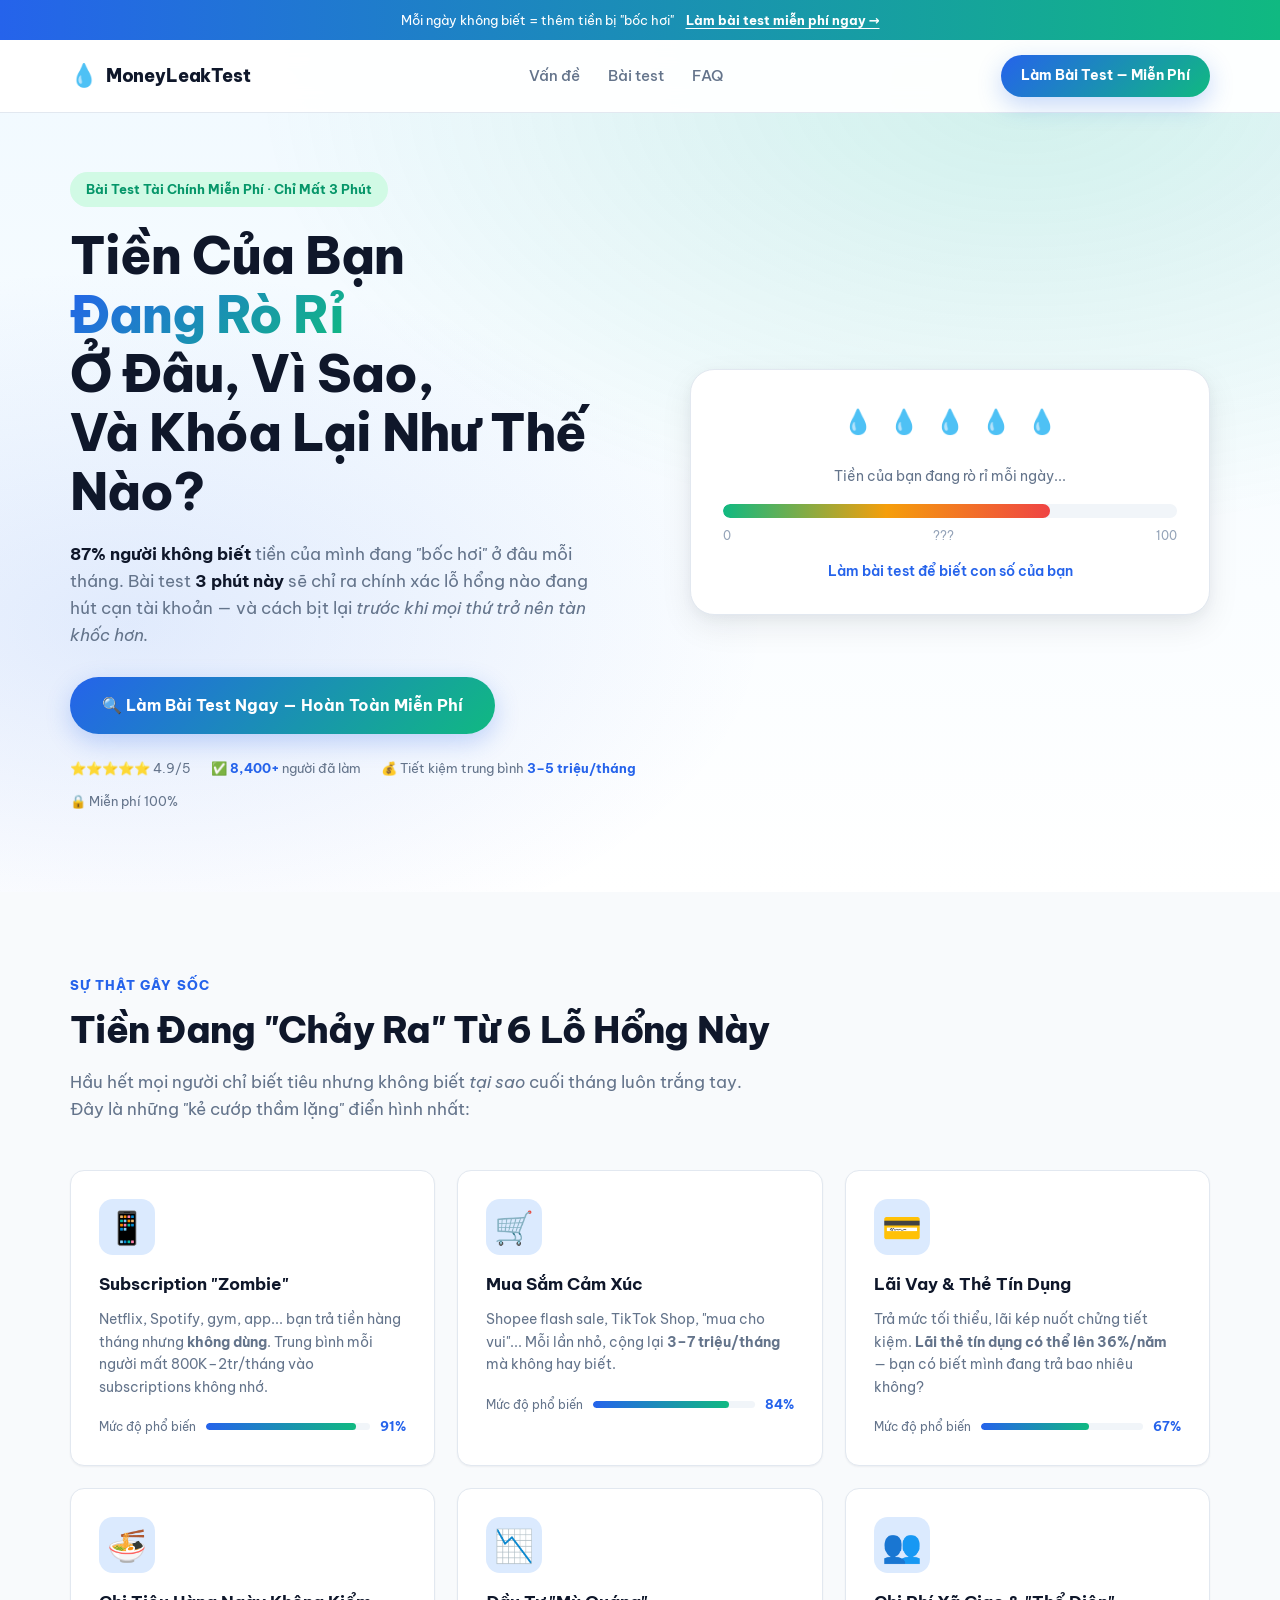
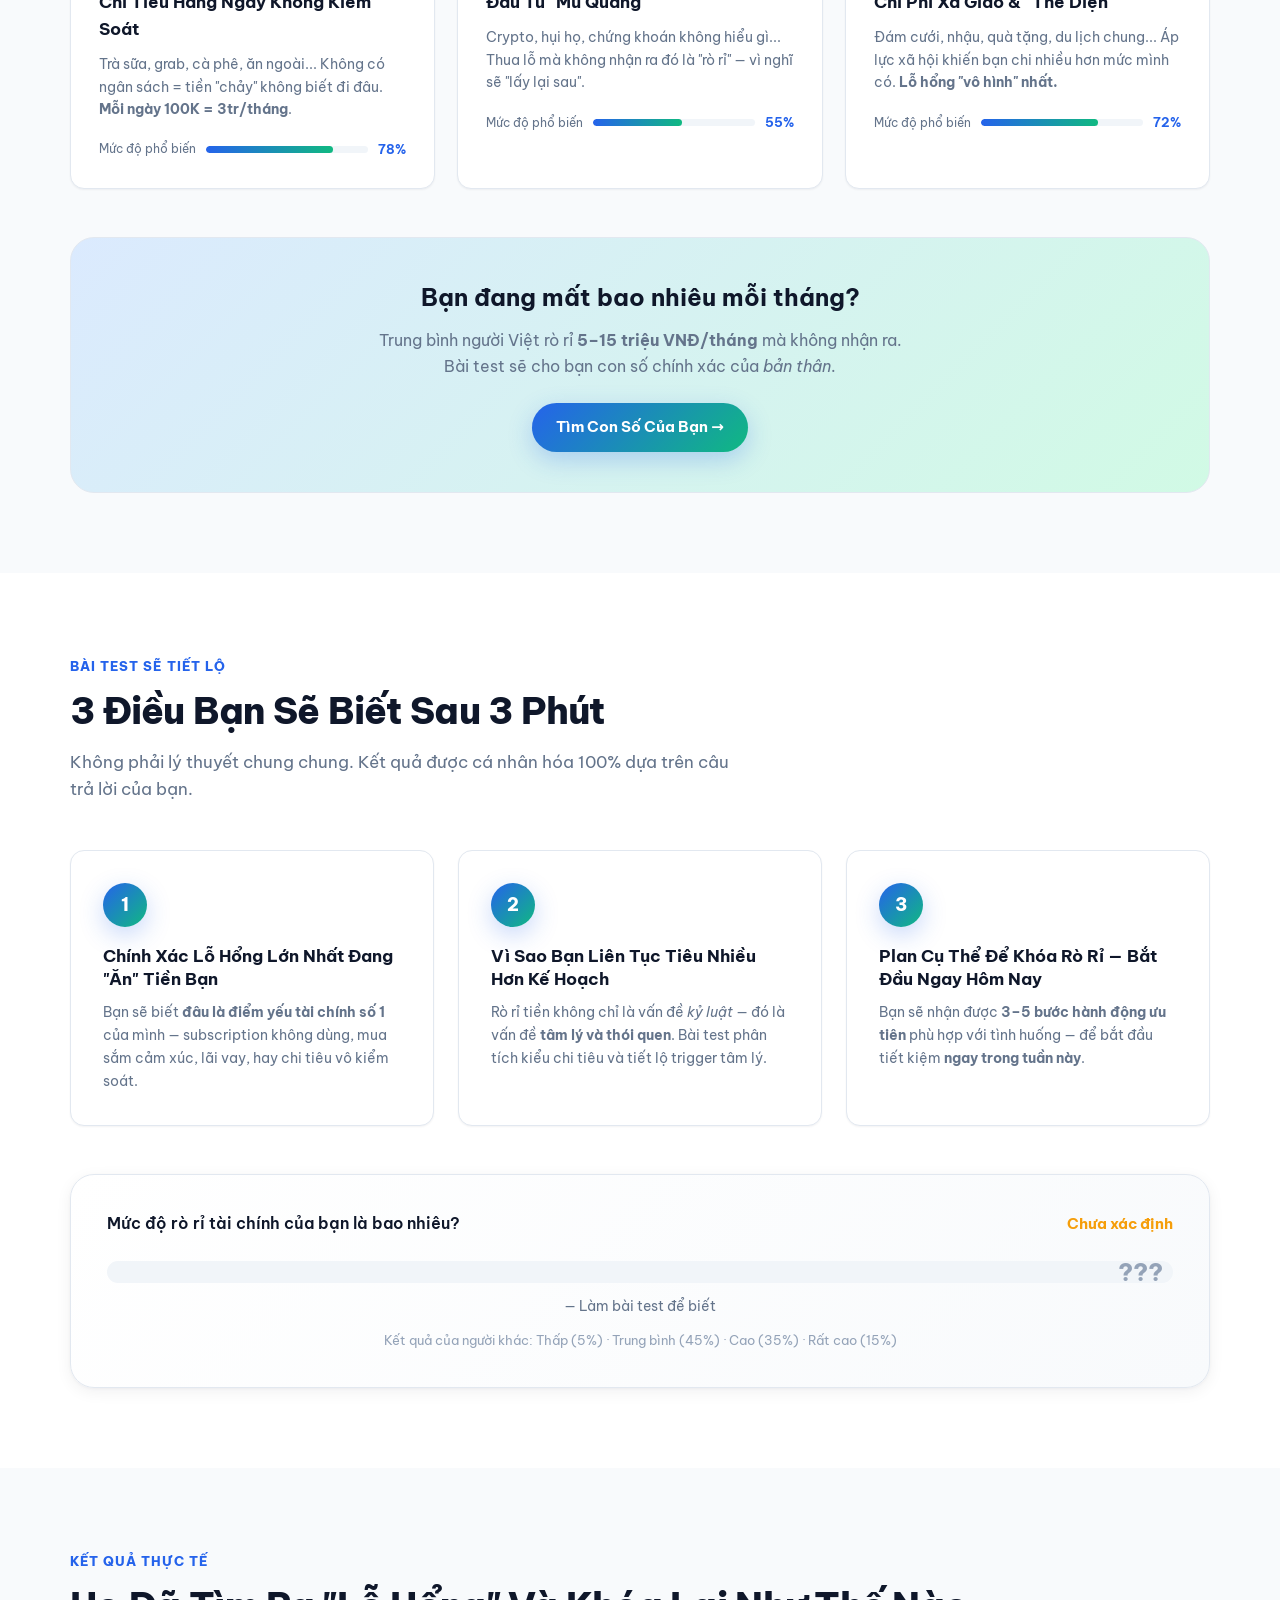
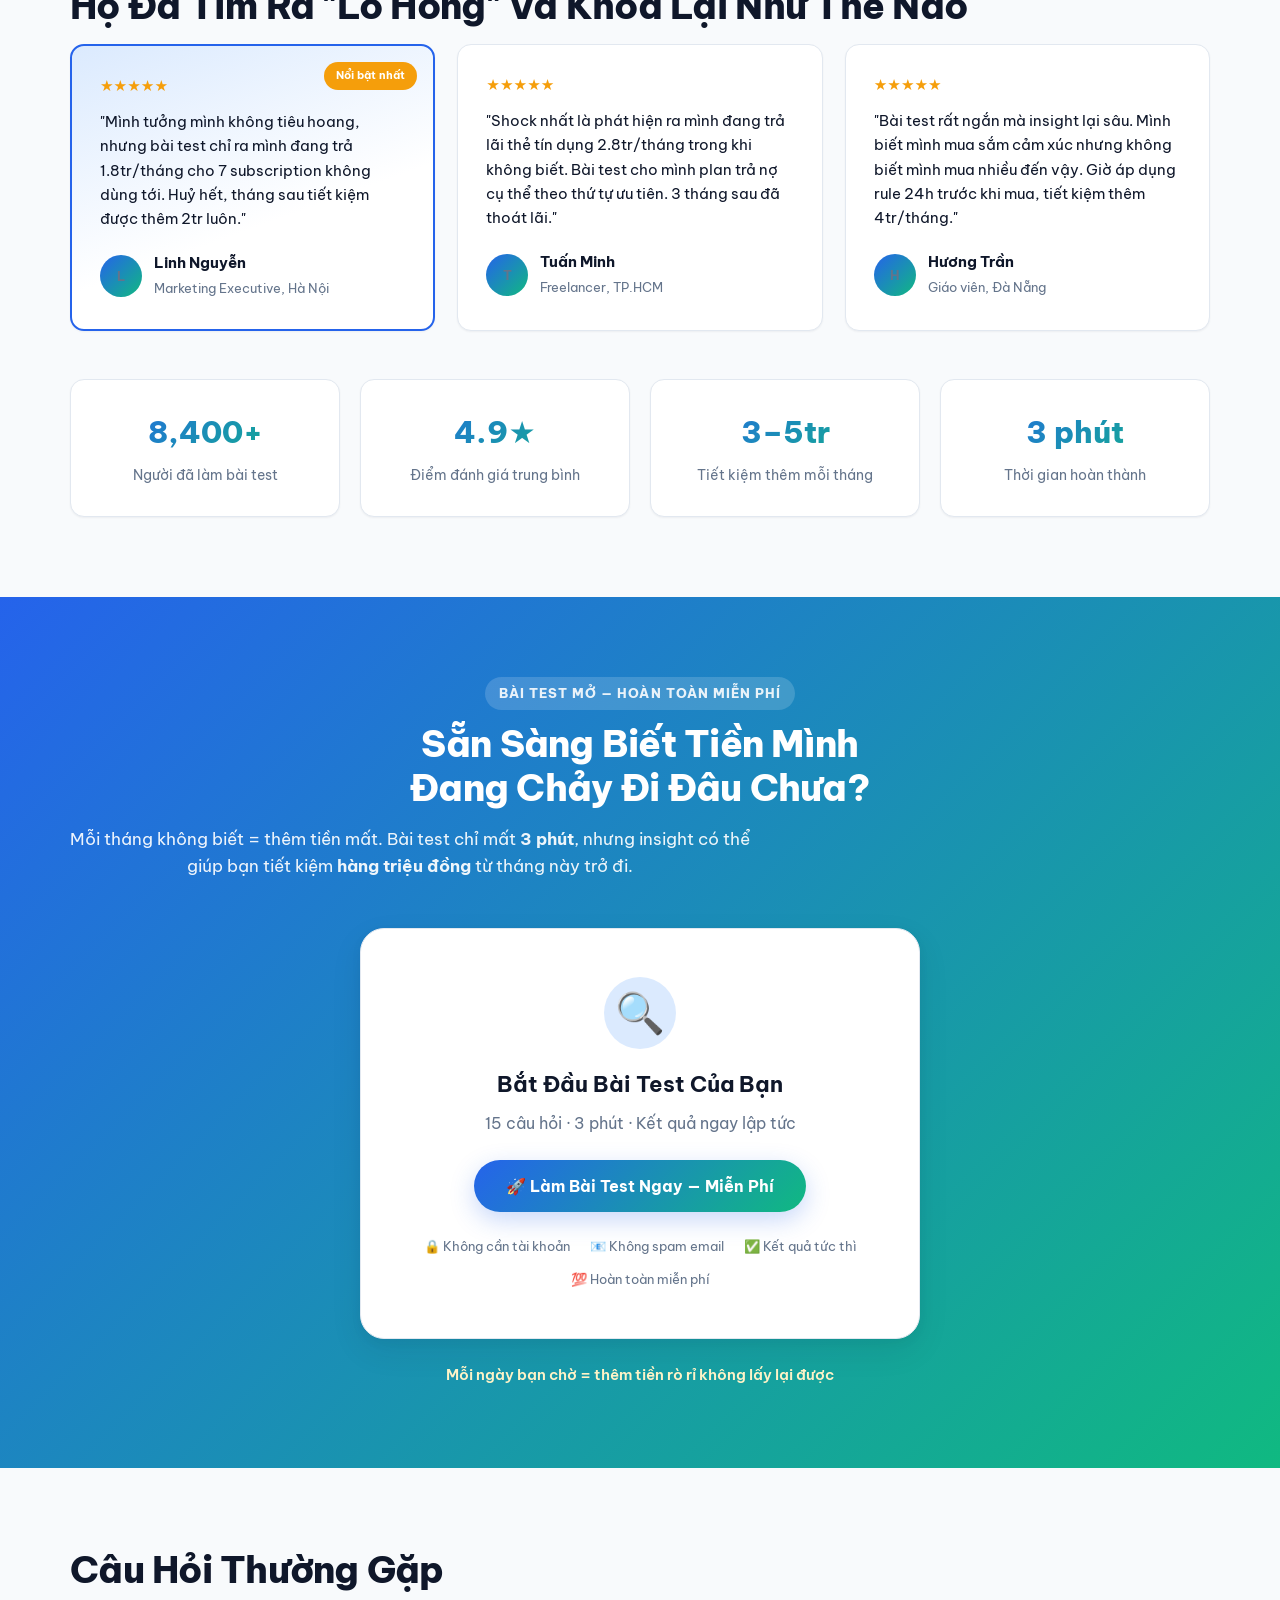
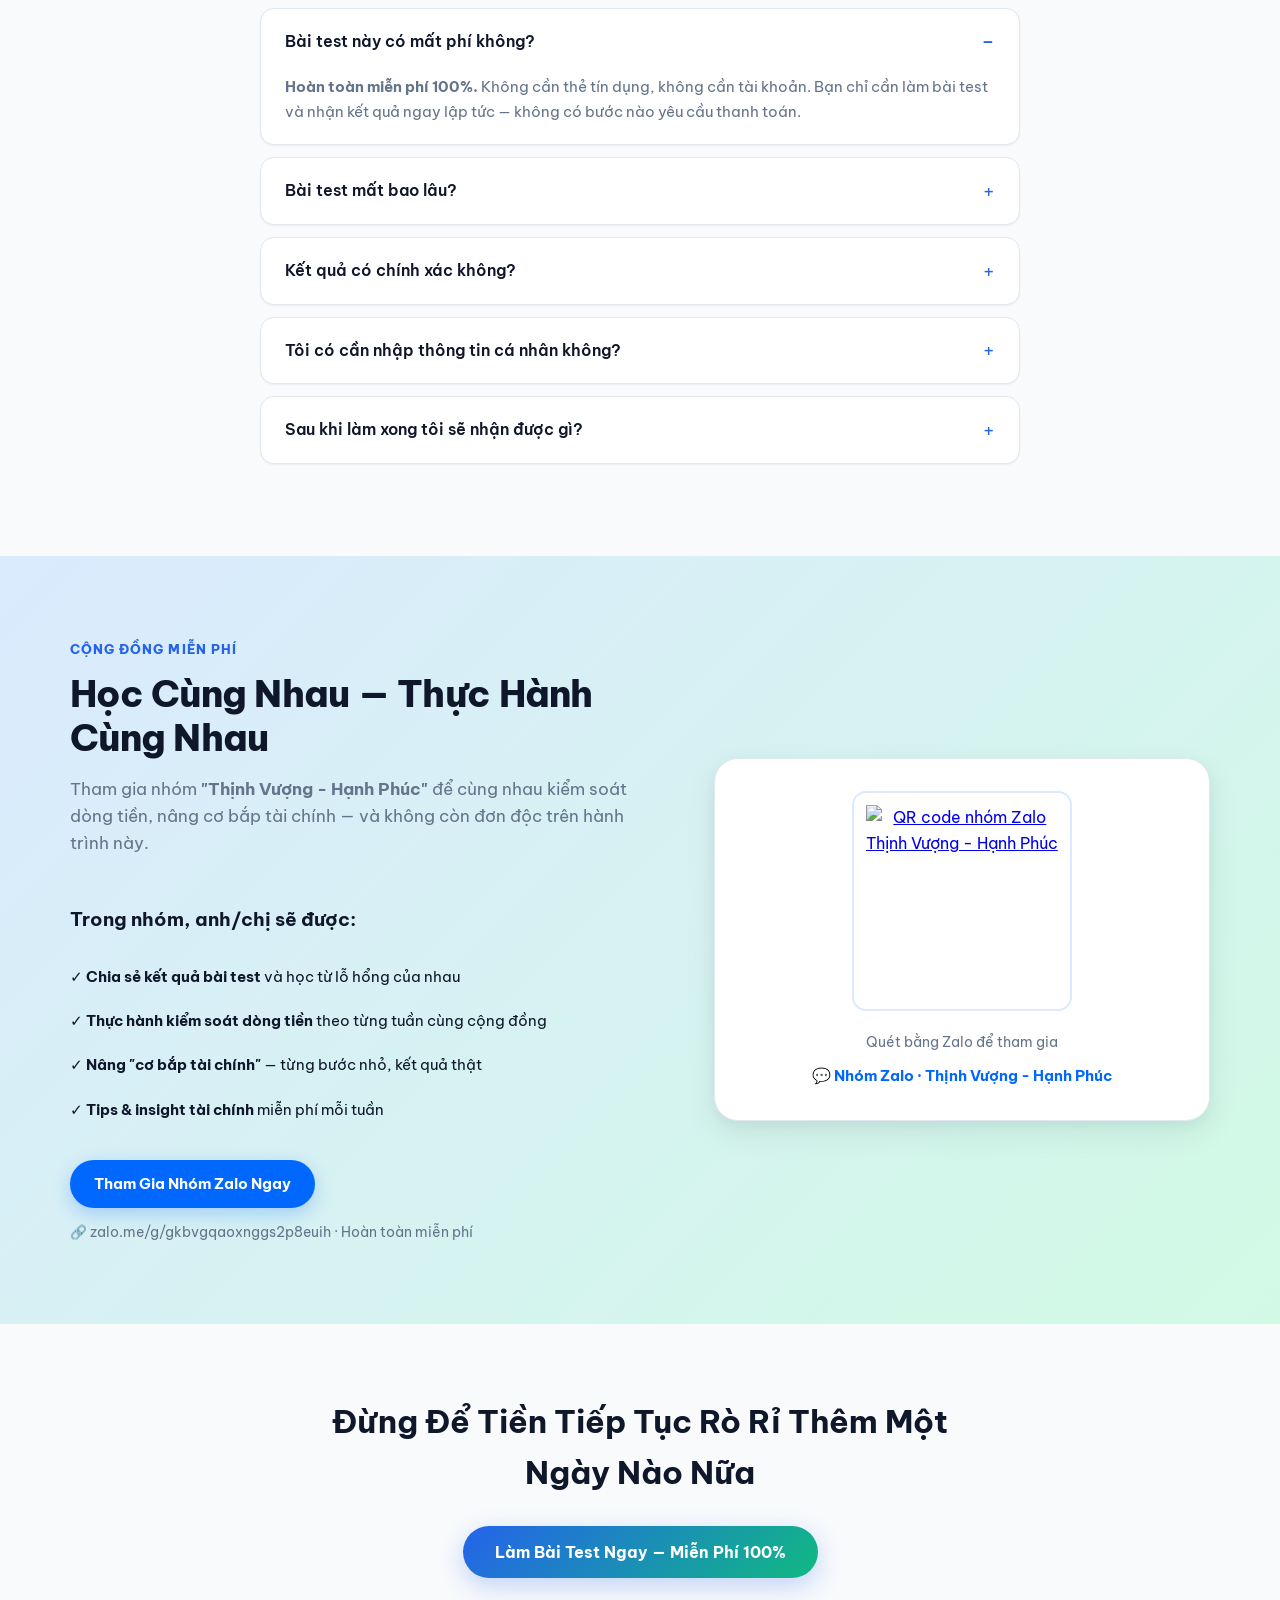
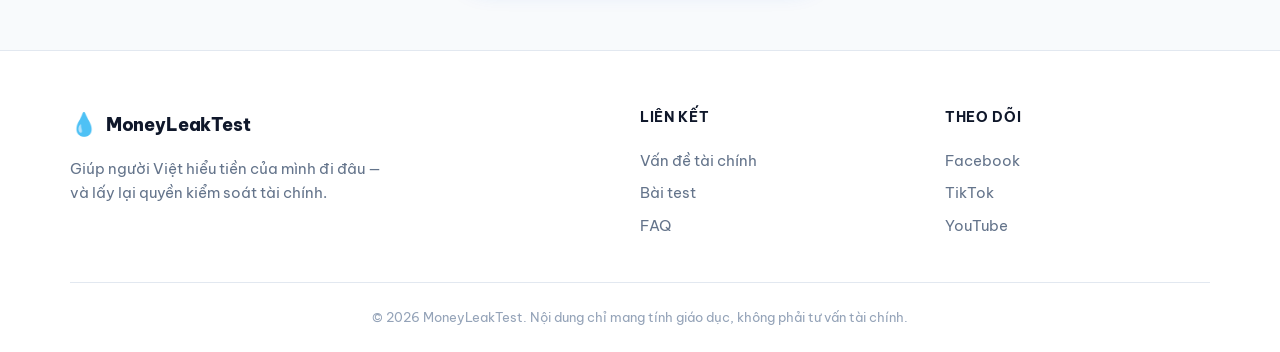
==== index.html @ b7591f50 "Add subscription & social questions for better leak classification - New Q3: free-trial cancellation" ====
<!DOCTYPE html>
<html lang="vi">
<head>
  <meta charset="UTF-8" />
  <meta name="viewport" content="width=device-width, initial-scale=1.0" />
  <title>Tiền Của Bạn Đang Rò Rỉ Ở Đâu? — Bài Test Miễn Phí 3 Phút</title>
  <meta name="description" content="Bài test tài chính miễn phí 3 phút — phát hiện lỗ hổng rò rỉ tiền và cách khóa lại ngay hôm nay." />
  <link rel="preconnect" href="https://fonts.googleapis.com" />
  <link rel="preconnect" href="https://fonts.gstatic.com" crossorigin />
  <link href="https://fonts.googleapis.com/css2?family=Be+Vietnam+Pro:wght@400;500;600;700;800&display=swap" rel="stylesheet" />
  <link rel="stylesheet" href="styles.css" />
</head>
<body>
  <div class="top-bar">
    <span>Mỗi ngày không biết = thêm tiền bị "bốc hơi"</span>
    <a href="#test" class="top-bar-link">Làm bài test miễn phí ngay →</a>
  </div>

  <header class="header" id="top">
    <div class="container header-inner">
      <a href="#top" class="logo">
        <span class="logo-icon">💧</span>
        <span>MoneyLeakTest</span>
      </a>
      <nav class="nav" aria-label="Chính">
        <a href="#problems">Vấn đề</a>
        <a href="#test">Bài test</a>
        <a href="#faq">FAQ</a>
      </nav>
      <a href="#test" class="btn btn-primary btn-sm header-cta">Làm Bài Test — Miễn Phí</a>
      <button class="menu-toggle" aria-label="Mở menu" aria-expanded="false">
        <span></span><span></span><span></span>
      </button>
    </div>
  </header>

  <main>
    <section class="hero">
      <div class="hero-bg" aria-hidden="true"></div>
      <div class="container hero-grid">
        <div class="hero-content">
          <p class="eyebrow">Bài Test Tài Chính Miễn Phí · Chỉ Mất 3 Phút</p>
          <h1>
            Tiền Của Bạn<br />
            <span class="highlight">Đang Rò Rỉ</span><br />
            Ở Đâu, Vì Sao,<br />
            Và Khóa Lại Như Thế Nào?
          </h1>
          <p class="hero-desc">
            <strong>87% người không biết</strong> tiền của mình đang "bốc hơi" ở đâu mỗi tháng.
            Bài test <strong>3 phút này</strong> sẽ chỉ ra chính xác lỗ hổng nào đang hút cạn tài khoản —
            và cách bịt lại <em>trước khi mọi thứ trở nên tàn khốc hơn.</em>
          </p>
          <a href="#test" class="btn btn-primary btn-lg hero-cta">🔍 Làm Bài Test Ngay — Hoàn Toàn Miễn Phí</a>
          <div class="trust-badges">
            <span>⭐⭐⭐⭐⭐ 4.9/5</span>
            <span>✅ <strong>8,400+</strong> người đã làm</span>
            <span>💰 Tiết kiệm trung bình <strong>3–5 triệu/tháng</strong></span>
            <span>🔒 Miễn phí 100%</span>
          </div>
        </div>
        <div class="hero-visual" aria-hidden="true">
          <div class="leak-animation">
            <div class="droplets">
              <span>💧</span><span>💧</span><span>💧</span><span>💧</span><span>💧</span>
            </div>
            <div class="leak-card">
              <p class="leak-card-label">Tiền của bạn đang rò rỉ mỗi ngày...</p>
              <div class="leak-meter-preview">
                <div class="meter-track">
                  <div class="meter-fill" style="width: 72%"></div>
                </div>
                <div class="meter-labels">
                  <span>0</span><span>???</span><span>100</span>
                </div>
              </div>
              <p class="leak-card-hint">Làm bài test để biết con số của bạn</p>
            </div>
          </div>
        </div>
      </div>
    </section>

    <section class="section leaks" id="problems">
      <div class="container">
        <p class="section-tag">Sự Thật Gây Sốc</p>
        <h2 class="section-title">Tiền Đang "Chảy Ra" Từ 6 Lỗ Hổng Này</h2>
        <p class="section-desc">
          Hầu hết mọi người chỉ biết tiêu nhưng không biết <em>tại sao</em> cuối tháng luôn trắng tay.
          Đây là những "kẻ cướp thầm lặng" điển hình nhất:
        </p>
        <div class="leak-grid" id="leak-grid"></div>
        <div class="callout-box">
          <h3>Bạn đang mất bao nhiêu mỗi tháng?</h3>
          <p>Trung bình người Việt rò rỉ <strong>5–15 triệu VNĐ/tháng</strong> mà không nhận ra.<br />
          Bài test sẽ cho bạn con số chính xác của <em>bản thân</em>.</p>
          <a href="#test" class="btn btn-primary">Tìm Con Số Của Bạn →</a>
        </div>
      </div>
    </section>

    <section class="section reveal">
      <div class="container">
        <p class="section-tag">Bài Test Sẽ Tiết Lộ</p>
        <h2 class="section-title">3 Điều Bạn Sẽ Biết Sau 3 Phút</h2>
        <p class="section-desc">
          Không phải lý thuyết chung chung. Kết quả được cá nhân hóa 100% dựa trên câu trả lời của bạn.
        </p>
        <div class="reveal-grid">
          <article class="reveal-item">
            <span class="reveal-num">1</span>
            <h3>Chính Xác Lỗ Hổng Lớn Nhất Đang "Ăn" Tiền Bạn</h3>
            <p>Bạn sẽ biết <strong>đâu là điểm yếu tài chính số 1</strong> của mình — subscription không dùng, mua sắm cảm xúc, lãi vay, hay chi tiêu vô kiểm soát.</p>
          </article>
          <article class="reveal-item">
            <span class="reveal-num">2</span>
            <h3>Vì Sao Bạn Liên Tục Tiêu Nhiều Hơn Kế Hoạch</h3>
            <p>Rò rỉ tiền không chỉ là vấn đề <em>kỷ luật</em> — đó là vấn đề <strong>tâm lý và thói quen</strong>. Bài test phân tích kiểu chi tiêu và tiết lộ trigger tâm lý.</p>
          </article>
          <article class="reveal-item">
            <span class="reveal-num">3</span>
            <h3>Plan Cụ Thể Để Khóa Rò Rỉ — Bắt Đầu Ngay Hôm Nay</h3>
            <p>Bạn sẽ nhận được <strong>3–5 bước hành động ưu tiên</strong> phù hợp với tình huống — để bắt đầu tiết kiệm <strong>ngay trong tuần này</strong>.</p>
          </article>
        </div>
        <div class="score-preview">
          <div class="score-preview-header">
            <span>Mức độ rò rỉ tài chính của bạn là bao nhiêu?</span>
            <span class="score-status" id="score-status">Chưa xác định</span>
          </div>
          <div class="score-meter-large">
            <div class="meter-track large">
              <div class="meter-fill large" id="preview-meter" style="width: 0%"></div>
            </div>
            <span class="score-unknown" id="preview-score">???</span>
          </div>
          <p class="score-hint">— Làm bài test để biết</p>
          <p class="score-distribution">Kết quả của người khác: Thấp (5%) · Trung bình (45%) · Cao (35%) · Rất cao (15%)</p>
        </div>
      </div>
    </section>

    <section class="section testimonials">
      <div class="container">
        <p class="section-tag">Kết Quả Thực Tế</p>
        <h2 class="section-title">Họ Đã Tìm Ra "Lỗ Hổng" Và Khóa Lại Như Thế Nào</h2>
        <div class="testimonial-grid" id="testimonial-grid"></div>
        <div class="stats-row">
          <div class="stat"><strong>8,400+</strong><span>Người đã làm bài test</span></div>
          <div class="stat"><strong>4.9★</strong><span>Điểm đánh giá trung bình</span></div>
          <div class="stat"><strong>3–5tr</strong><span>Tiết kiệm thêm mỗi tháng</span></div>
          <div class="stat"><strong>3 phút</strong><span>Thời gian hoàn thành</span></div>
        </div>
      </div>
    </section>

    <section class="section cta-section" id="test">
      <div class="container">
        <p class="section-tag light">Bài test mở — Hoàn toàn miễn phí</p>
        <h2 class="section-title light">Sẵn Sàng Biết Tiền Mình<br />Đang Chảy Đi Đâu Chưa?</h2>
        <p class="section-desc light">
          Mỗi tháng không biết = thêm tiền mất. Bài test chỉ mất <strong>3 phút</strong>,
          nhưng insight có thể giúp bạn tiết kiệm <strong>hàng triệu đồng</strong> từ tháng này trở đi.
        </p>
        <div class="test-card">
          <span class="test-card-icon">🔍</span>
          <h3>Bắt Đầu Bài Test Của Bạn</h3>
          <p>15 câu hỏi · 3 phút · Kết quả ngay lập tức</p>
          <button type="button" class="btn btn-primary btn-lg open-test">🚀 Làm Bài Test Ngay — Miễn Phí</button>
          <div class="test-features">
            <span>🔒 Không cần tài khoản</span>
            <span>📧 Không spam email</span>
            <span>✅ Kết quả tức thì</span>
            <span>💯 Hoàn toàn miễn phí</span>
          </div>
        </div>
        <p class="urgency">Mỗi ngày bạn chờ = thêm tiền rò rỉ không lấy lại được</p>
      </div>
    </section>

    <section class="section faq" id="faq">
      <div class="container">
        <h2 class="section-title">Câu Hỏi Thường Gặp</h2>
        <div class="faq-list" id="faq-list"></div>
      </div>
    </section>

    <section class="section community">
      <div class="container community-grid">
        <div class="community-text">
          <p class="section-tag">Cộng Đồng Miễn Phí</p>
          <h2 class="section-title">Học Cùng Nhau — Thực Hành Cùng Nhau</h2>
          <p class="section-desc">
            Tham gia nhóm <strong>"Thịnh Vượng - Hạnh Phúc"</strong> để cùng nhau kiểm soát dòng tiền,
            nâng cơ bắp tài chính — và không còn đơn độc trên hành trình này.
          </p>
          <h3>Trong nhóm, anh/chị sẽ được:</h3>
          <ul class="community-benefits">
            <li>✓ <strong>Chia sẻ kết quả bài test</strong> và học từ lỗ hổng của nhau</li>
            <li>✓ <strong>Thực hành kiểm soát dòng tiền</strong> theo từng tuần cùng cộng đồng</li>
            <li>✓ <strong>Nâng "cơ bắp tài chính"</strong> — từng bước nhỏ, kết quả thật</li>
            <li>✓ <strong>Tips &amp; insight tài chính</strong> miễn phí mỗi tuần</li>
          </ul>
          <a href="https://zalo.me/g/gkbvgqaoxnggs2p8euih" target="_blank" rel="noopener noreferrer" class="btn btn-zalo">Tham Gia Nhóm Zalo Ngay</a>
          <p class="zalo-link">🔗 zalo.me/g/gkbvgqaoxnggs2p8euih · Hoàn toàn miễn phí</p>
        </div>
        <div class="community-qr">
          <div class="qr-card">
            <a href="https://zalo.me/g/gkbvgqaoxnggs2p8euih" target="_blank" rel="noopener noreferrer" class="qr-image-wrap" aria-label="Mở nhóm Zalo Thịnh Vượng - Hạnh Phúc">
              <img
                src="https://api.qrserver.com/v1/create-qr-code/?size=400x400&margin=8&color=2563EB&bgcolor=FFFFFF&qzone=1&data=https%3A%2F%2Fzalo.me%2Fg%2Fgkbvgqaoxnggs2p8euih"
                alt="QR code nhóm Zalo Thịnh Vượng - Hạnh Phúc"
                loading="lazy"
              />
            </a>
            <p class="qr-hint">Quét bằng Zalo để tham gia</p>
            <p class="qr-group">💬 Nhóm Zalo · Thịnh Vượng - Hạnh Phúc</p>
          </div>
        </div>
      </div>
    </section>

    <section class="final-cta">
      <div class="container">
        <h2>Đừng Để Tiền Tiếp Tục Rò Rỉ Thêm Một Ngày Nào Nữa</h2>
        <button type="button" class="btn btn-primary btn-lg open-test">Làm Bài Test Ngay — Miễn Phí 100%</button>
      </div>
    </section>
  </main>

  <footer class="footer">
    <div class="container footer-grid">
      <div class="footer-brand">
        <a href="#top" class="logo"><span class="logo-icon">💧</span><span>MoneyLeakTest</span></a>
        <p>Giúp người Việt hiểu tiền của mình đi đâu — và lấy lại quyền kiểm soát tài chính.</p>
      </div>
      <div class="footer-links">
        <h4>Liên kết</h4>
        <ul>
          <li><a href="#problems">Vấn đề tài chính</a></li>
          <li><a href="#test">Bài test</a></li>
          <li><a href="#faq">FAQ</a></li>
        </ul>
      </div>
      <div class="footer-links">
        <h4>Theo dõi</h4>
        <ul>
          <li><a href="#">Facebook</a></li>
          <li><a href="#">TikTok</a></li>
          <li><a href="#">YouTube</a></li>
        </ul>
      </div>
    </div>
    <div class="container footer-bottom">
      <p>© 2026 MoneyLeakTest. Nội dung chỉ mang tính giáo dục, không phải tư vấn tài chính.</p>
    </div>
  </footer>

  <div class="modal-overlay" id="test-modal" aria-hidden="true" role="dialog" aria-labelledby="modal-title">
    <div class="modal">
      <div class="modal-header">
        <h2 id="modal-title">Bài Test Rò Rỉ Tài Chính</h2>
        <button type="button" class="modal-close" id="close-test" aria-label="Đóng">×</button>
      </div>
      <div id="quiz-view">
        <div class="quiz-progress">
          <div class="quiz-progress-bar" id="progress-bar"></div>
          <span id="progress-text">Câu 1 / 12</span>
        </div>
        <p class="quiz-question" id="quiz-question"></p>
        <div class="quiz-options" id="quiz-options"></div>
      </div>
      <div id="results-view" hidden>
        <div class="result-score">
          <span class="result-label">Điểm rò rỉ tài chính</span>
          <span class="result-number" id="result-score">0</span>
          <span class="result-level" id="result-level"></span>
        </div>
        <div class="result-meter">
          <div class="meter-track"><div class="meter-fill" id="result-meter-fill"></div></div>
        </div>
        <div class="result-leaks">
          <h3>Top lỗ hổng của bạn</h3>
          <ul id="result-leaks"></ul>
        </div>
        <div class="result-plan">
          <h3>Plan hành động 3 bước</h3>
          <ol id="result-plan"></ol>
        </div>
        <a href="https://zalo.me/g/gkbvgqaoxnggs2p8euih" target="_blank" rel="noopener noreferrer" class="btn btn-zalo btn-block">Chia sẻ kết quả trong nhóm Zalo</a>
        <button type="button" class="btn btn-ghost btn-block" id="retake-test">Làm lại bài test</button>
      </div>
    </div>
  </div>

  <script src="app.js"></script>
</body>
</html>
---- styles.css ----
:root {
  --bg: #ffffff;
  --bg-soft: #f8fafc;
  --bg-card: #ffffff;
  --bg-elevated: #f1f5f9;
  --primary: #2563eb;
  --primary-dark: #1d4ed8;
  --primary-light: #dbeafe;
  --accent: #10b981;
  --accent-dark: #059669;
  --accent-light: #d1fae5;
  --warm: #f59e0b;
  --warm-light: #fef3c7;
  --danger: #ef4444;
  --danger-light: #fee2e2;
  --text: #0f172a;
  --text-muted: #64748b;
  --text-soft: #94a3b8;
  --border: #e2e8f0;
  --border-strong: #cbd5e1;
  --radius: 14px;
  --radius-lg: 24px;
  --shadow-sm: 0 1px 2px rgba(15, 23, 42, 0.05);
  --shadow: 0 4px 16px rgba(15, 23, 42, 0.06), 0 1px 3px rgba(15, 23, 42, 0.04);
  --shadow-lg: 0 12px 32px rgba(15, 23, 42, 0.08), 0 4px 12px rgba(15, 23, 42, 0.04);
  --shadow-primary: 0 8px 24px rgba(37, 99, 235, 0.25);
  --shadow-accent: 0 8px 24px rgba(16, 185, 129, 0.22);
  --font: "Be Vietnam Pro", system-ui, sans-serif;
  --header-h: 72px;
  --topbar-h: 40px;
}

*, *::before, *::after { box-sizing: border-box; margin: 0; padding: 0; }

html { scroll-behavior: smooth; }

body {
  font-family: var(--font);
  background: var(--bg);
  color: var(--text);
  line-height: 1.6;
  overflow-x: hidden;
}

.container {
  width: min(1140px, 92vw);
  margin: 0 auto;
}

/* Top bar */
.top-bar {
  position: fixed;
  top: 0;
  left: 0;
  right: 0;
  z-index: 200;
  height: var(--topbar-h);
  background: linear-gradient(90deg, var(--primary), var(--accent));
  color: #ffffff;
  display: flex;
  align-items: center;
  justify-content: center;
  gap: 12px;
  font-size: 0.82rem;
  padding: 0 16px;
}

.top-bar-link {
  color: #ffffff;
  font-weight: 700;
  text-decoration: underline;
  text-underline-offset: 3px;
  white-space: nowrap;
}

/* Header */
.header {
  position: fixed;
  top: var(--topbar-h);
  left: 0;
  right: 0;
  z-index: 100;
  background: rgba(255, 255, 255, 0.94);
  backdrop-filter: blur(12px);
  border-bottom: 1px solid var(--border);
}

.header-inner {
  display: flex;
  align-items: center;
  justify-content: space-between;
  height: var(--header-h);
  gap: 24px;
}

.logo {
  display: flex;
  align-items: center;
  gap: 8px;
  text-decoration: none;
  color: var(--text);
  font-weight: 800;
  font-size: 1.1rem;
  letter-spacing: -0.01em;
}

.logo-icon { font-size: 1.4rem; }

.nav { display: flex; gap: 28px; }

.nav a {
  color: var(--text-muted);
  text-decoration: none;
  font-size: 0.92rem;
  font-weight: 500;
  transition: color 0.2s;
}

.nav a:hover { color: var(--primary); }

.menu-toggle {
  display: none;
  flex-direction: column;
  gap: 5px;
  background: none;
  border: none;
  cursor: pointer;
  padding: 4px;
}

.menu-toggle span {
  display: block;
  width: 24px;
  height: 2px;
  background: var(--text);
  border-radius: 2px;
}

/* Buttons */
.btn {
  display: inline-flex;
  align-items: center;
  justify-content: center;
  gap: 8px;
  padding: 12px 24px;
  border-radius: 50px;
  font-family: var(--font);
  font-weight: 700;
  font-size: 0.95rem;
  text-decoration: none;
  border: none;
  cursor: pointer;
  transition: transform 0.2s, box-shadow 0.2s, background 0.2s;
  white-space: nowrap;
}

.btn:hover { transform: translateY(-2px); }

.btn-primary {
  background: linear-gradient(135deg, var(--primary), var(--accent));
  color: #ffffff;
  box-shadow: var(--shadow-primary);
}

.btn-primary:hover {
  box-shadow: 0 12px 32px rgba(37, 99, 235, 0.35);
}

.btn-sm { padding: 10px 20px; font-size: 0.85rem; }
.btn-lg { padding: 16px 32px; font-size: 1rem; }
.btn-block { width: 100%; }

.btn-zalo {
  background: #0068ff;
  color: #ffffff;
  box-shadow: 0 6px 18px rgba(0, 104, 255, 0.25);
}

.btn-zalo:hover { box-shadow: 0 10px 26px rgba(0, 104, 255, 0.35); }

.btn-ghost {
  background: transparent;
  color: var(--text-muted);
  border: 1px solid var(--border);
  margin-top: 12px;
}

.btn-ghost:hover { color: var(--text); border-color: var(--text-muted); }

/* Hero */
.hero {
  position: relative;
  padding: calc(var(--topbar-h) + var(--header-h) + 60px) 0 80px;
  overflow: hidden;
  background: linear-gradient(180deg, #f0f9ff 0%, #ffffff 100%);
}

.hero-bg {
  position: absolute;
  inset: 0;
  background:
    radial-gradient(ellipse 60% 50% at 80% 10%, rgba(16, 185, 129, 0.15), transparent),
    radial-gradient(ellipse 50% 40% at 10% 70%, rgba(37, 99, 235, 0.12), transparent);
  pointer-events: none;
}

.hero-grid {
  display: grid;
  grid-template-columns: 1.1fr 1fr;
  gap: 48px;
  align-items: center;
  position: relative;
}

.eyebrow {
  display: inline-block;
  background: var(--accent-light);
  color: var(--accent-dark);
  padding: 7px 16px;
  border-radius: 50px;
  font-size: 0.82rem;
  font-weight: 700;
  margin-bottom: 20px;
}

.hero h1 {
  font-size: clamp(2rem, 4.5vw, 3.2rem);
  font-weight: 800;
  line-height: 1.15;
  margin-bottom: 20px;
  letter-spacing: -0.02em;
  color: var(--text);
}

.highlight {
  background: linear-gradient(135deg, var(--primary), var(--accent));
  -webkit-background-clip: text;
  -webkit-text-fill-color: transparent;
  background-clip: text;
}

.hero-desc {
  color: var(--text-muted);
  font-size: 1.05rem;
  margin-bottom: 28px;
  max-width: 520px;
}

.hero-desc strong { color: var(--text); }

.hero-cta { margin-bottom: 24px; }

.trust-badges {
  display: flex;
  flex-wrap: wrap;
  gap: 12px 20px;
  font-size: 0.82rem;
  color: var(--text-muted);
}

.trust-badges strong { color: var(--primary); }

/* Hero visual */
.leak-animation {
  background: #ffffff;
  border-radius: var(--radius-lg);
  padding: 32px;
  box-shadow: var(--shadow-lg);
  border: 1px solid var(--border);
}

.droplets {
  display: flex;
  justify-content: center;
  gap: 16px;
  margin-bottom: 16px;
  font-size: 1.5rem;
}

.droplets span { animation: drip 2s ease-in-out infinite; }
.droplets span:nth-child(2) { animation-delay: 0.3s; }
.droplets span:nth-child(3) { animation-delay: 0.6s; }
.droplets span:nth-child(4) { animation-delay: 0.9s; }
.droplets span:nth-child(5) { animation-delay: 1.2s; }

@keyframes drip {
  0%, 100% { transform: translateY(0); opacity: 0.55; }
  50% { transform: translateY(8px); opacity: 1; }
}

.leak-card {
  padding: 8px 0 0;
}

.leak-card-label {
  font-size: 0.9rem;
  color: var(--text-muted);
  margin-bottom: 16px;
  text-align: center;
}

.leak-meter-preview .meter-track {
  height: 14px;
  background: var(--bg-elevated);
  border-radius: 50px;
  overflow: hidden;
  margin-bottom: 8px;
}

.meter-fill {
  height: 100%;
  background: linear-gradient(90deg, var(--accent), var(--warm), var(--danger));
  border-radius: 50px;
  transition: width 1s ease;
}

.meter-labels {
  display: flex;
  justify-content: space-between;
  font-size: 0.78rem;
  color: var(--text-soft);
}

.leak-card-hint {
  margin-top: 14px;
  font-size: 0.88rem;
  color: var(--primary);
  text-align: center;
  font-weight: 600;
}

/* Sections */
.section { padding: 80px 0; }

.section-tag {
  display: inline-block;
  color: var(--primary);
  font-size: 0.82rem;
  font-weight: 800;
  text-transform: uppercase;
  letter-spacing: 0.08em;
  margin-bottom: 12px;
}

.section-tag.light { color: #ffffff; opacity: 0.9; }

.section-title {
  font-size: clamp(1.7rem, 3vw, 2.3rem);
  font-weight: 800;
  margin-bottom: 16px;
  line-height: 1.2;
  letter-spacing: -0.02em;
}

.section-title.light { color: #ffffff; }

.section-desc {
  color: var(--text-muted);
  font-size: 1.05rem;
  max-width: 680px;
  margin-bottom: 48px;
}

.section-desc.light { color: rgba(255, 255, 255, 0.92); }

/* Leak grid */
.leaks { background: var(--bg-soft); }

.leak-grid {
  display: grid;
  grid-template-columns: repeat(3, 1fr);
  gap: 22px;
  margin-bottom: 48px;
}

.leak-card-item {
  background: #ffffff;
  border: 1px solid var(--border);
  border-radius: var(--radius);
  padding: 28px;
  transition: border-color 0.2s, transform 0.2s, box-shadow 0.2s;
  box-shadow: var(--shadow-sm);
}

.leak-card-item:hover {
  border-color: var(--primary);
  transform: translateY(-4px);
  box-shadow: var(--shadow-lg);
}

.leak-icon {
  font-size: 2rem;
  display: inline-flex;
  align-items: center;
  justify-content: center;
  width: 56px;
  height: 56px;
  background: var(--primary-light);
  border-radius: 14px;
  margin-bottom: 16px;
}

.leak-card-item h3 {
  font-size: 1.05rem;
  font-weight: 700;
  margin-bottom: 10px;
  color: var(--text);
}

.leak-card-item p {
  font-size: 0.88rem;
  color: var(--text-muted);
  margin-bottom: 18px;
  line-height: 1.6;
}

.popularity {
  display: grid;
  grid-template-columns: auto 1fr auto;
  align-items: center;
  gap: 10px;
  font-size: 0.76rem;
  color: var(--text-muted);
}

.popularity .bar {
  height: 7px;
  background: var(--bg-elevated);
  border-radius: 50px;
  overflow: hidden;
}

.popularity .bar-fill {
  height: 100%;
  background: linear-gradient(90deg, var(--primary), var(--accent));
  border-radius: 50px;
}

.popularity .pct {
  color: var(--primary);
  font-weight: 700;
  font-size: 0.82rem;
}

.callout-box {
  background: linear-gradient(135deg, var(--primary-light), var(--accent-light));
  border: 1px solid var(--border);
  border-radius: var(--radius-lg);
  padding: 40px;
  text-align: center;
}

.callout-box h3 {
  font-size: 1.5rem;
  margin-bottom: 12px;
  color: var(--text);
}

.callout-box p {
  color: var(--text-muted);
  margin-bottom: 24px;
}

/* Reveal */
.reveal-grid {
  display: grid;
  grid-template-columns: repeat(3, 1fr);
  gap: 24px;
  margin-bottom: 48px;
}

.reveal-item {
  background: #ffffff;
  border: 1px solid var(--border);
  border-radius: var(--radius);
  padding: 32px;
  box-shadow: var(--shadow-sm);
  transition: box-shadow 0.2s, transform 0.2s;
}

.reveal-item:hover {
  box-shadow: var(--shadow);
  transform: translateY(-3px);
}

.reveal-num {
  display: inline-flex;
  align-items: center;
  justify-content: center;
  width: 44px;
  height: 44px;
  background: linear-gradient(135deg, var(--primary), var(--accent));
  color: #ffffff;
  border-radius: 50%;
  font-weight: 800;
  font-size: 1.1rem;
  margin-bottom: 18px;
  box-shadow: var(--shadow-primary);
}

.reveal-item h3 {
  font-size: 1.05rem;
  margin-bottom: 10px;
  line-height: 1.35;
}

.reveal-item p {
  font-size: 0.9rem;
  color: var(--text-muted);
}

.score-preview {
  background: linear-gradient(135deg, #ffffff, var(--bg-soft));
  border: 1px solid var(--border);
  border-radius: var(--radius-lg);
  padding: 36px;
  text-align: center;
  box-shadow: var(--shadow);
}

.score-preview-header {
  display: flex;
  justify-content: space-between;
  align-items: center;
  flex-wrap: wrap;
  gap: 12px;
  margin-bottom: 24px;
  font-weight: 600;
}

.score-status {
  color: var(--warm);
  font-size: 0.92rem;
  font-weight: 700;
}

.score-meter-large { position: relative; margin-bottom: 12px; }

.meter-track.large {
  height: 22px;
  background: var(--bg-elevated);
  border-radius: 50px;
  overflow: hidden;
}

.meter-fill.large {
  height: 100%;
  background: linear-gradient(90deg, var(--accent), var(--warm), var(--danger));
  border-radius: 50px;
  transition: width 1.2s ease;
}

.score-unknown {
  position: absolute;
  right: 0;
  top: 50%;
  transform: translateY(-50%);
  font-size: 1.5rem;
  font-weight: 800;
  color: var(--text-soft);
  padding-right: 10px;
}

.score-hint {
  color: var(--text-muted);
  font-size: 0.9rem;
  margin-bottom: 12px;
}

.score-distribution {
  font-size: 0.82rem;
  color: var(--text-soft);
}

/* Testimonials */
.testimonials { background: var(--bg-soft); }

.testimonial-grid {
  display: grid;
  grid-template-columns: repeat(3, 1fr);
  gap: 22px;
  margin-bottom: 48px;
}

.testimonial {
  background: #ffffff;
  border: 1px solid var(--border);
  border-radius: var(--radius);
  padding: 28px;
  position: relative;
  box-shadow: var(--shadow-sm);
}

.testimonial.featured {
  border-color: var(--primary);
  border-width: 2px;
  background: linear-gradient(160deg, var(--primary-light), #ffffff 60%);
}

.stars { color: var(--warm); font-size: 0.95rem; margin-bottom: 12px; }

.testimonial blockquote {
  font-size: 0.92rem;
  color: var(--text);
  line-height: 1.65;
  margin-bottom: 20px;
}

.author {
  display: flex;
  align-items: center;
  gap: 12px;
}

.avatar {
  width: 42px;
  height: 42px;
  border-radius: 50%;
  background: linear-gradient(135deg, var(--primary), var(--accent));
  color: #ffffff;
  display: flex;
  align-items: center;
  justify-content: center;
  font-weight: 700;
}

.author strong { display: block; font-size: 0.92rem; color: var(--text); }
.author span { font-size: 0.8rem; color: var(--text-muted); }

.badge-featured {
  position: absolute;
  top: 16px;
  right: 16px;
  background: var(--warm);
  color: #ffffff;
  font-size: 0.7rem;
  font-weight: 700;
  padding: 5px 12px;
  border-radius: 50px;
}

.stats-row {
  display: grid;
  grid-template-columns: repeat(4, 1fr);
  gap: 20px;
  text-align: center;
}

.stat {
  background: #ffffff;
  border: 1px solid var(--border);
  border-radius: var(--radius);
  padding: 28px 16px;
  box-shadow: var(--shadow-sm);
}

.stat strong {
  display: block;
  font-size: 1.9rem;
  background: linear-gradient(135deg, var(--primary), var(--accent));
  -webkit-background-clip: text;
  -webkit-text-fill-color: transparent;
  background-clip: text;
  margin-bottom: 6px;
  font-weight: 800;
}

.stat span {
  font-size: 0.85rem;
  color: var(--text-muted);
}

/* CTA section */
.cta-section {
  background: linear-gradient(135deg, var(--primary) 0%, var(--accent) 100%);
  text-align: center;
  color: #ffffff;
}

.cta-section .section-tag.light {
  background: rgba(255, 255, 255, 0.18);
  color: #ffffff;
  padding: 6px 14px;
  border-radius: 50px;
}

.test-card {
  background: #ffffff;
  border: 1px solid var(--border);
  border-radius: var(--radius-lg);
  padding: 48px 40px;
  max-width: 560px;
  margin: 0 auto 24px;
  box-shadow: var(--shadow-lg);
  color: var(--text);
}

.test-card-icon {
  font-size: 2.5rem;
  display: inline-flex;
  align-items: center;
  justify-content: center;
  width: 72px;
  height: 72px;
  background: var(--primary-light);
  border-radius: 50%;
  margin-bottom: 18px;
}

.test-card h3 { font-size: 1.4rem; margin-bottom: 8px; }

.test-card > p {
  color: var(--text-muted);
  margin-bottom: 24px;
}

.test-features {
  display: flex;
  flex-wrap: wrap;
  justify-content: center;
  gap: 12px 20px;
  margin-top: 24px;
  font-size: 0.82rem;
  color: var(--text-muted);
}

.urgency {
  color: #fef3c7;
  font-size: 0.95rem;
  font-weight: 600;
}

/* FAQ */
.faq { background: var(--bg-soft); }

.faq-list { max-width: 760px; margin: 0 auto; }

.faq-item {
  border: 1px solid var(--border);
  border-radius: var(--radius);
  margin-bottom: 12px;
  overflow: hidden;
  background: #ffffff;
  box-shadow: var(--shadow-sm);
}

.faq-item summary {
  padding: 20px 24px;
  font-weight: 600;
  cursor: pointer;
  list-style: none;
  display: flex;
  justify-content: space-between;
  align-items: center;
  color: var(--text);
}

.faq-item summary::-webkit-details-marker { display: none; }

.faq-item summary::after {
  content: "+";
  color: var(--primary);
  font-size: 1.4rem;
  font-weight: 300;
  line-height: 1;
}

.faq-item[open] summary::after { content: "−"; }

.faq-item p {
  padding: 0 24px 20px;
  color: var(--text-muted);
  font-size: 0.92rem;
  line-height: 1.7;
}

/* Community */
.community {
  background: linear-gradient(135deg, var(--primary-light) 0%, var(--accent-light) 100%);
}

.community-grid {
  display: grid;
  grid-template-columns: 1.2fr 1fr;
  gap: 48px;
  align-items: center;
}

.community h2, .community h3 { color: var(--text); }

.community-benefits {
  list-style: none;
  margin: 20px 0 28px;
}

.community-benefits li {
  padding: 10px 0;
  color: var(--text);
  font-size: 0.95rem;
  line-height: 1.6;
}

.zalo-link {
  margin-top: 14px;
  font-size: 0.85rem;
  color: var(--text-muted);
}

.qr-card {
  background: #ffffff;
  border: 1px solid var(--border);
  border-radius: var(--radius-lg);
  padding: 32px;
  text-align: center;
  box-shadow: var(--shadow-lg);
}

.qr-image-wrap {
  display: block;
  width: 220px;
  height: 220px;
  margin: 0 auto 20px;
  padding: 12px;
  background: #ffffff;
  border: 2px solid var(--primary-light);
  border-radius: var(--radius);
  transition: border-color 0.2s, transform 0.2s;
}

.qr-image-wrap:hover {
  border-color: var(--primary);
  transform: scale(1.02);
}

.qr-image-wrap img {
  width: 100%;
  height: 100%;
  display: block;
}

.qr-hint { font-size: 0.88rem; color: var(--text-muted); margin-bottom: 10px; }

.qr-group {
  color: #0068ff;
  font-weight: 700;
  font-size: 0.95rem;
}

/* Final CTA */
.final-cta {
  padding: 72px 0;
  text-align: center;
  background: var(--bg-soft);
}

.final-cta h2 {
  font-size: clamp(1.4rem, 2.5vw, 2rem);
  margin-bottom: 28px;
  max-width: 640px;
  margin-left: auto;
  margin-right: auto;
  color: var(--text);
}

/* Footer */
.footer {
  border-top: 1px solid var(--border);
  padding: 56px 0 24px;
  background: #ffffff;
}

.footer-grid {
  display: grid;
  grid-template-columns: 2fr 1fr 1fr;
  gap: 40px;
  margin-bottom: 40px;
}

.footer-brand p {
  color: var(--text-muted);
  font-size: 0.92rem;
  margin-top: 14px;
  max-width: 320px;
}

.footer-links h4 {
  font-size: 0.85rem;
  margin-bottom: 16px;
  color: var(--text);
  font-weight: 700;
  text-transform: uppercase;
  letter-spacing: 0.05em;
}

.footer-links ul { list-style: none; }

.footer-links a {
  color: var(--text-muted);
  text-decoration: none;
  font-size: 0.92rem;
  line-height: 2.2;
}

.footer-links a:hover { color: var(--primary); }

.footer-bottom {
  border-top: 1px solid var(--border);
  padding-top: 24px;
  text-align: center;
}

.footer-bottom p {
  font-size: 0.82rem;
  color: var(--text-soft);
}

/* Modal */
.modal-overlay {
  position: fixed;
  inset: 0;
  background: rgba(15, 23, 42, 0.55);
  backdrop-filter: blur(6px);
  z-index: 300;
  display: flex;
  align-items: center;
  justify-content: center;
  padding: 20px;
  opacity: 0;
  visibility: hidden;
  transition: opacity 0.3s, visibility 0.3s;
}

.modal-overlay.active {
  opacity: 1;
  visibility: visible;
}

.modal {
  background: #ffffff;
  border-radius: var(--radius-lg);
  width: min(540px, 100%);
  max-height: 90vh;
  overflow-y: auto;
  padding: 32px;
  transform: translateY(20px);
  transition: transform 0.3s;
  box-shadow: 0 25px 60px rgba(15, 23, 42, 0.3);
}

.modal-overlay.active .modal { transform: translateY(0); }

.modal-header {
  display: flex;
  justify-content: space-between;
  align-items: center;
  margin-bottom: 24px;
}

.modal-header h2 { font-size: 1.25rem; color: var(--text); }

.modal-close {
  background: var(--bg-elevated);
  border: none;
  color: var(--text-muted);
  font-size: 1.4rem;
  cursor: pointer;
  line-height: 1;
  width: 32px;
  height: 32px;
  border-radius: 50%;
  transition: background 0.2s, color 0.2s;
}

.modal-close:hover { background: var(--border); color: var(--text); }

.quiz-progress { margin-bottom: 24px; }

.quiz-progress-bar {
  height: 8px;
  background: var(--bg-elevated);
  border-radius: 50px;
  margin-bottom: 10px;
  overflow: hidden;
}

.quiz-progress-bar::after {
  content: "";
  display: block;
  height: 100%;
  background: linear-gradient(90deg, var(--primary), var(--accent));
  border-radius: 50px;
  width: var(--progress, 8%);
  transition: width 0.3s;
}

#progress-text {
  font-size: 0.82rem;
  color: var(--text-muted);
  font-weight: 600;
}

.quiz-question {
  font-size: 1.1rem;
  font-weight: 700;
  margin-bottom: 22px;
  line-height: 1.45;
  color: var(--text);
}

.quiz-options {
  display: flex;
  flex-direction: column;
  gap: 10px;
}

.quiz-option {
  background: #ffffff;
  border: 1.5px solid var(--border);
  border-radius: var(--radius);
  padding: 14px 18px;
  text-align: left;
  font-family: var(--font);
  font-size: 0.95rem;
  color: var(--text);
  cursor: pointer;
  transition: border-color 0.15s, background 0.15s, transform 0.1s;
}

.quiz-option:hover {
  border-color: var(--primary);
  background: var(--primary-light);
  transform: translateX(2px);
}

/* Results */
.result-score {
  text-align: center;
  margin-bottom: 24px;
}

.result-label {
  display: block;
  font-size: 0.88rem;
  color: var(--text-muted);
  margin-bottom: 8px;
  font-weight: 600;
}

.result-number {
  font-size: 4.5rem;
  font-weight: 800;
  line-height: 1;
  background: linear-gradient(135deg, var(--primary), var(--accent));
  -webkit-background-clip: text;
  -webkit-text-fill-color: transparent;
  background-clip: text;
}

.result-level {
  display: block;
  font-size: 1.15rem;
  font-weight: 700;
  margin-top: 8px;
}

.result-meter { margin-bottom: 28px; }

.result-meter .meter-track {
  height: 14px;
  background: var(--bg-elevated);
  border-radius: 50px;
  overflow: hidden;
}

.result-leaks, .result-plan { margin-bottom: 24px; }

.result-leaks h3, .result-plan h3 {
  font-size: 1rem;
  margin-bottom: 14px;
  color: var(--text);
}

.result-leaks ul, .result-plan ol {
  padding-left: 22px;
  color: var(--text-muted);
  font-size: 0.92rem;
}

.result-leaks li, .result-plan li {
  margin-bottom: 10px;
  line-height: 1.55;
}

.result-leaks li strong { color: var(--primary); margin-right: 6px; }

/* Mobile nav */
.nav.open {
  display: flex;
  flex-direction: column;
  position: fixed;
  top: calc(var(--topbar-h) + var(--header-h));
  left: 0;
  right: 0;
  background: #ffffff;
  padding: 24px;
  border-bottom: 1px solid var(--border);
  box-shadow: var(--shadow);
  gap: 16px;
}

/* Responsive */
@media (max-width: 900px) {
  .hero-grid,
  .leak-grid,
  .reveal-grid,
  .testimonial-grid,
  .community-grid,
  .footer-grid {
    grid-template-columns: 1fr;
  }

  .stats-row { grid-template-columns: repeat(2, 1fr); }

  .hero-visual { order: -1; }

  .nav, .header-cta { display: none; }

  .menu-toggle { display: flex; }

  .top-bar { font-size: 0.75rem; gap: 8px; flex-wrap: wrap; }
}

@media (max-width: 600px) {
  .section { padding: 56px 0; }
  .trust-badges { flex-direction: column; gap: 8px; }
  .test-card { padding: 32px 24px; }
  .callout-box { padding: 28px 20px; }
  .qr-image-wrap { width: 180px; height: 180px; }
}
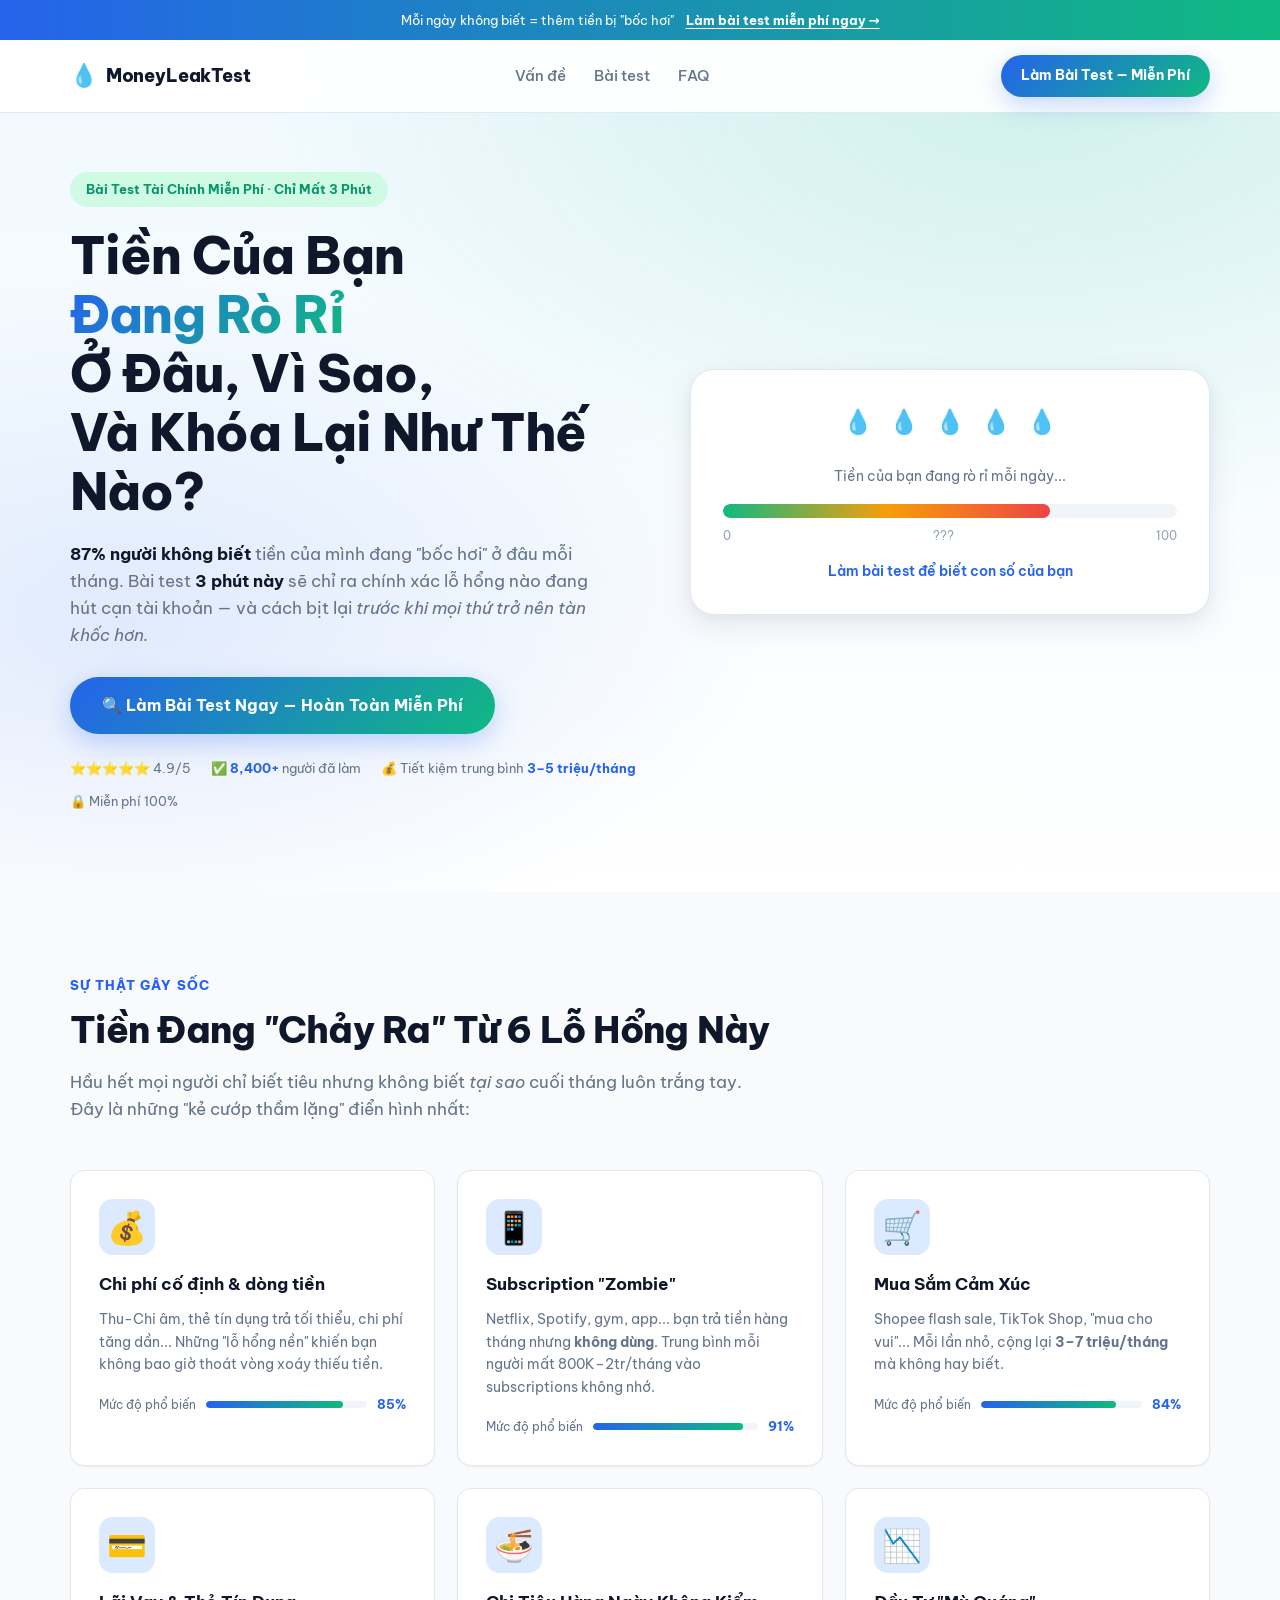
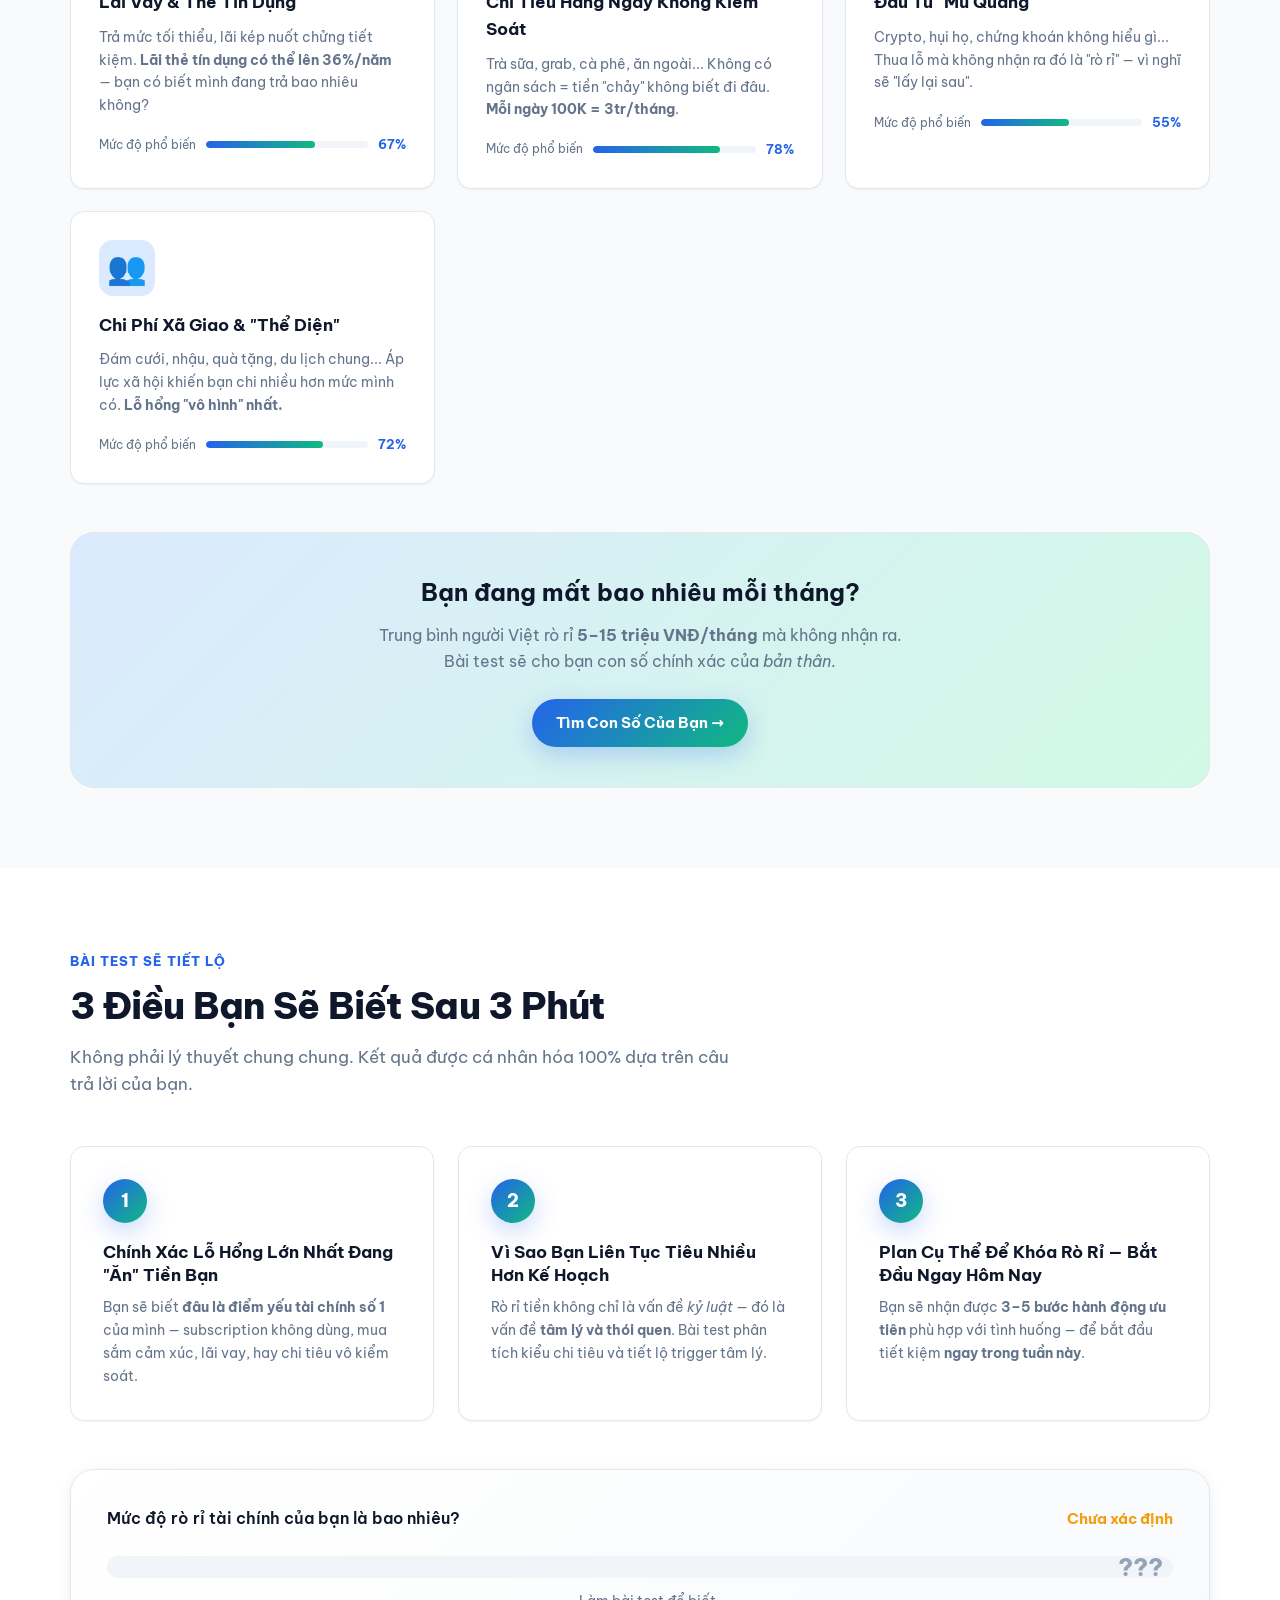
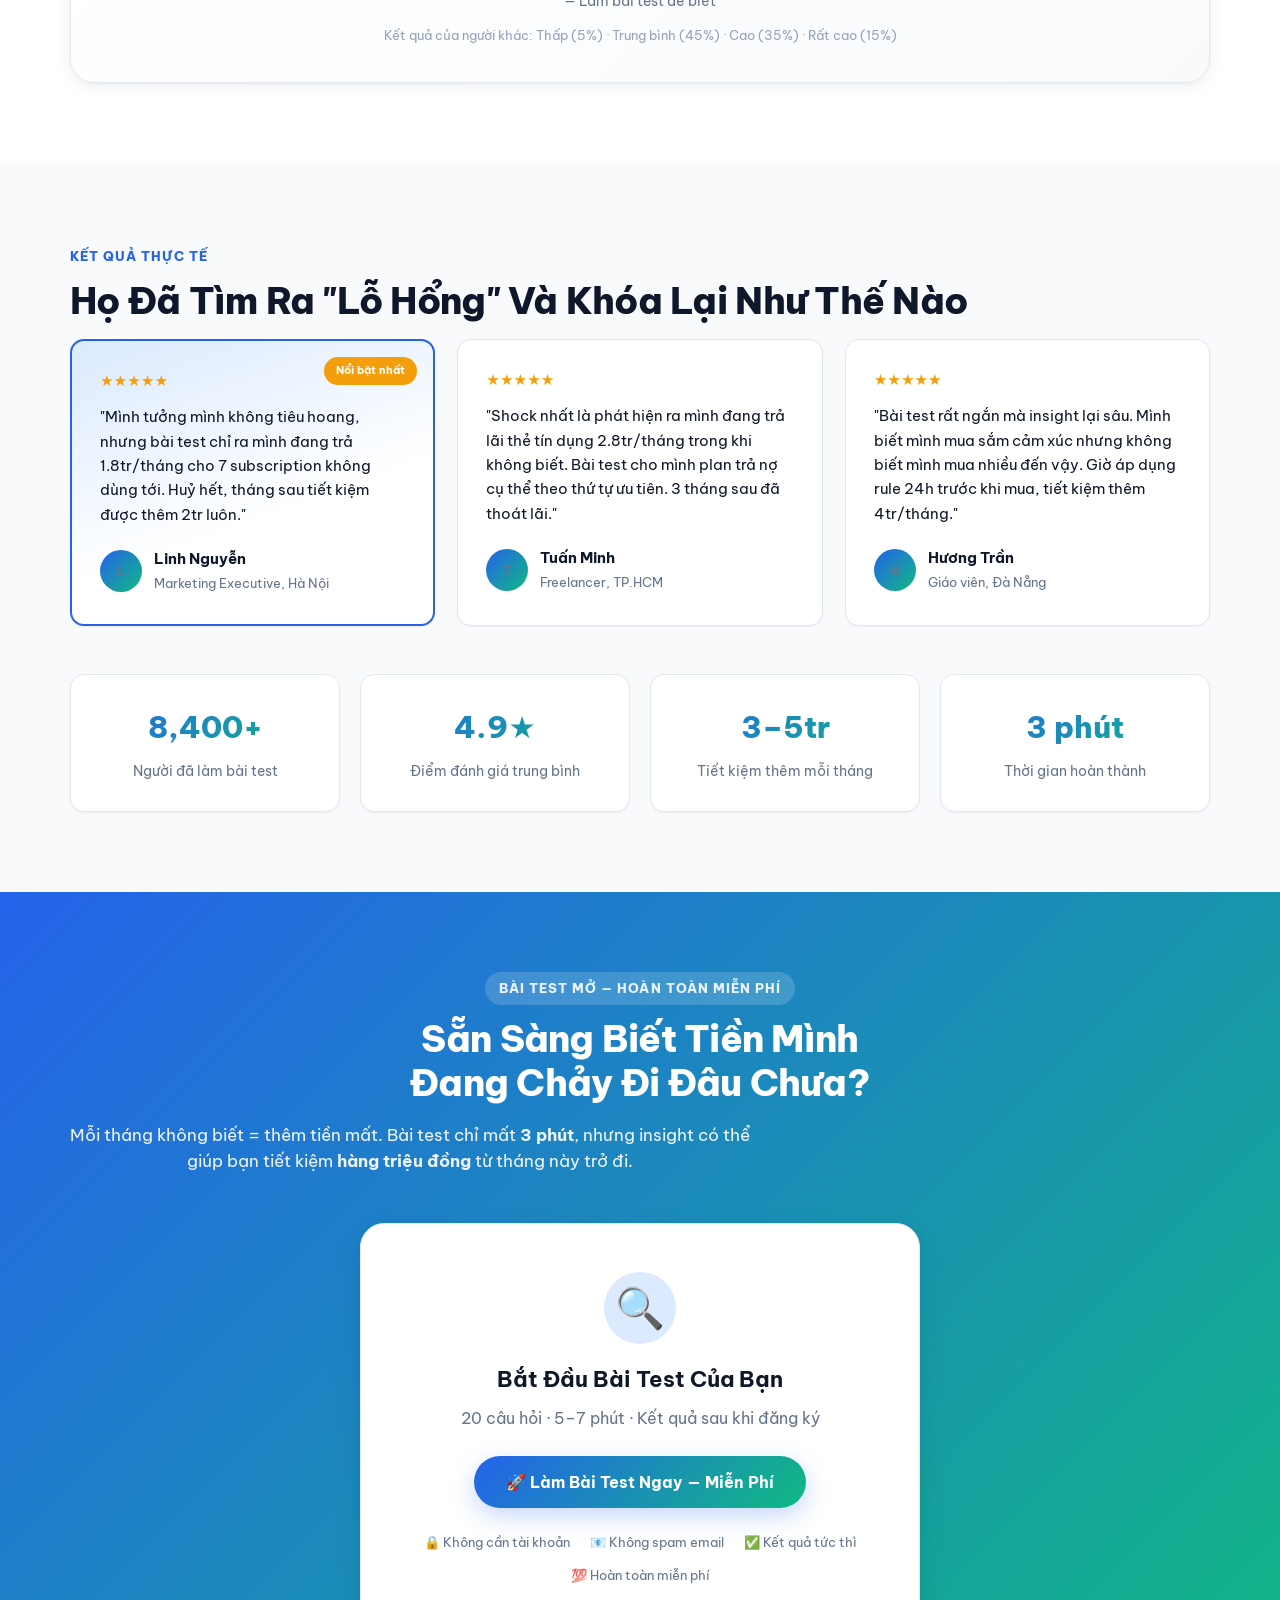
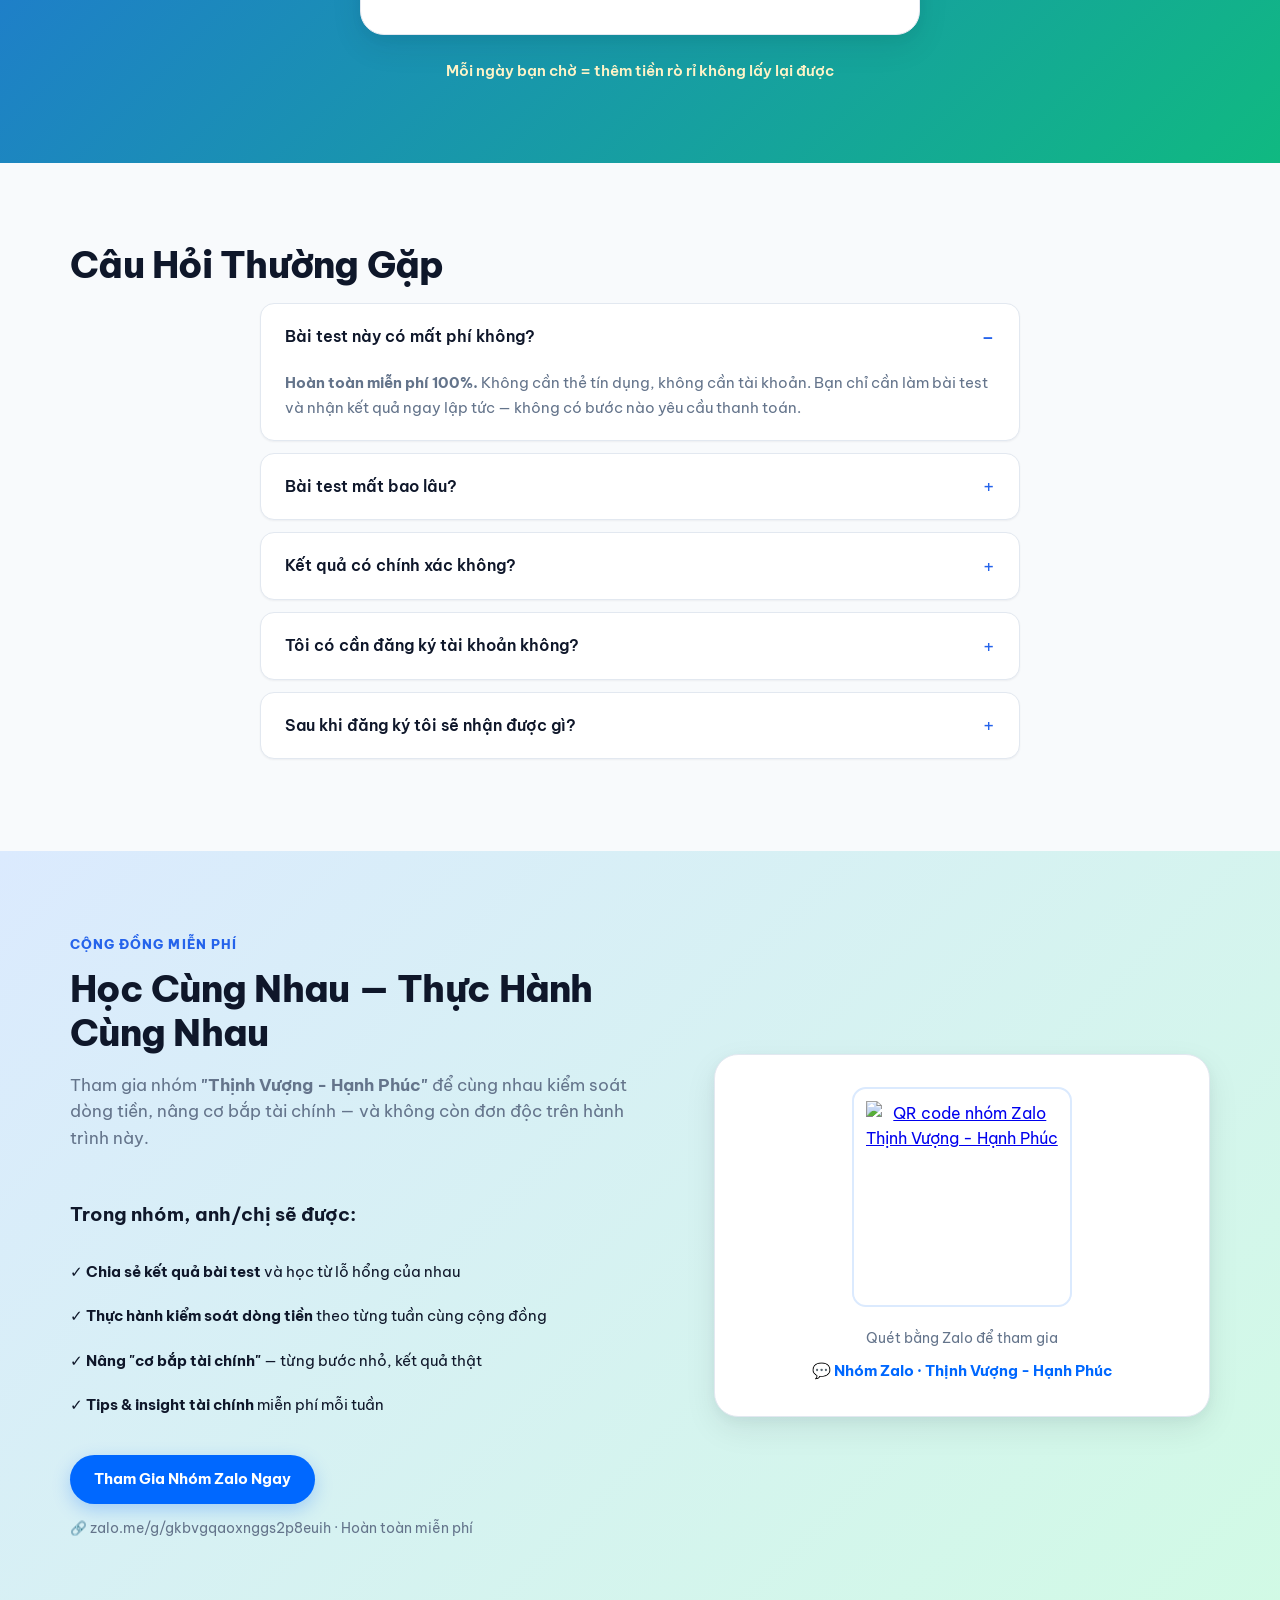
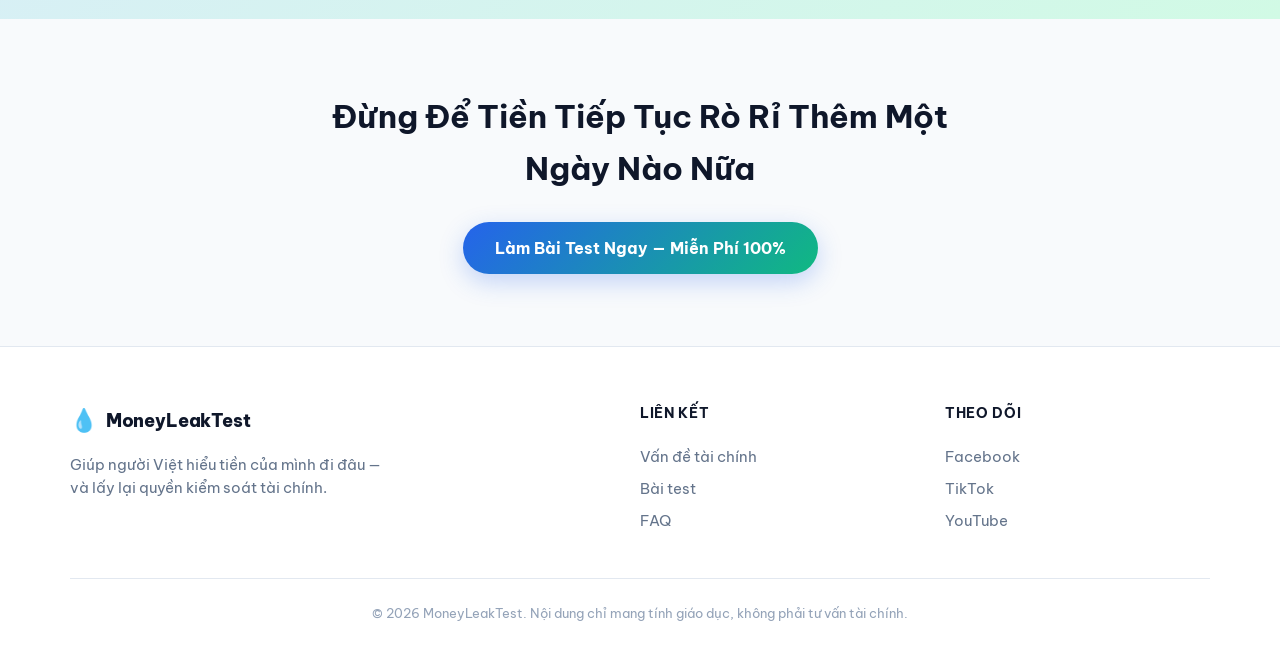
==== commit 4c7603cd: "Add 20-question quiz, auth, and user dashboard - Sync 20 questions from spec (cost category, Q0/Q2/Q" ====
--- a/index.html
+++ b/index.html
@@ -26,6 +26,7 @@
         <a href="#problems">Vấn đề</a>
         <a href="#test">Bài test</a>
         <a href="#faq">FAQ</a>
+        <span id="nav-account"></span>
       </nav>
       <a href="#test" class="btn btn-primary btn-sm header-cta">Làm Bài Test — Miễn Phí</a>
       <button class="menu-toggle" aria-label="Mở menu" aria-expanded="false">
@@ -165,7 +166,7 @@
         <div class="test-card">
           <span class="test-card-icon">🔍</span>
           <h3>Bắt Đầu Bài Test Của Bạn</h3>
-          <p>15 câu hỏi · 3 phút · Kết quả ngay lập tức</p>
+          <p>20 câu hỏi · 5–7 phút · Kết quả sau khi đăng ký</p>
           <button type="button" class="btn btn-primary btn-lg open-test">🚀 Làm Bài Test Ngay — Miễn Phí</button>
           <div class="test-features">
             <span>🔒 Không cần tài khoản</span>
@@ -279,20 +280,53 @@
         <div class="result-meter">
           <div class="meter-track"><div class="meter-fill" id="result-meter-fill"></div></div>
         </div>
-        <div class="result-leaks">
-          <h3>Top lỗ hổng của bạn</h3>
-          <ul id="result-leaks"></ul>
-        </div>
-        <div class="result-plan">
-          <h3>Plan hành động 3 bước</h3>
-          <ol id="result-plan"></ol>
-        </div>
-        <a href="https://zalo.me/g/gkbvgqaoxnggs2p8euih" target="_blank" rel="noopener noreferrer" class="btn btn-zalo btn-block">Chia sẻ kết quả trong nhóm Zalo</a>
+        <div id="auth-gate" class="auth-gate" hidden>
+          <p>Đăng ký tài khoản miễn phí để xem <strong>top lỗ hổng</strong>, <strong>plan hành động</strong> và lưu kết quả vào khu vực cá nhân.</p>
+          <button type="button" class="btn btn-primary btn-block open-auth" data-mode="register">Đăng ký — Xem kết quả đầy đủ</button>
+          <button type="button" class="btn btn-ghost btn-block open-auth" data-mode="login">Đã có tài khoản? Đăng nhập</button>
+        </div>
+        <div id="results-full">
+          <div class="result-leaks">
+            <h3>Top lỗ hổng của bạn</h3>
+            <ul id="result-leaks"></ul>
+          </div>
+          <div class="result-plan">
+            <h3 id="plan-title">Plan hành động 3 bước</h3>
+            <p id="plan-intro" class="plan-intro"></p>
+            <ol id="result-plan"></ol>
+          </div>
+          <a href="dashboard.html" class="btn btn-primary btn-block">Vào khu vực cá nhân →</a>
+          <a href="https://zalo.me/g/gkbvgqaoxnggs2p8euih" target="_blank" rel="noopener noreferrer" class="btn btn-zalo btn-block">Tham gia nhóm Zalo</a>
+        </div>
         <button type="button" class="btn btn-ghost btn-block" id="retake-test">Làm lại bài test</button>
       </div>
     </div>
   </div>
 
+  <div class="modal-overlay" id="auth-modal" aria-hidden="true" role="dialog">
+    <div class="modal modal-auth">
+      <div class="modal-header">
+        <h2>Tài khoản MoneyLeakTest</h2>
+        <button type="button" class="modal-close" id="auth-close" aria-label="Đóng">×</button>
+      </div>
+      <div class="auth-tabs">
+        <button type="button" class="auth-tab active" data-mode="register">Đăng ký</button>
+        <button type="button" class="auth-tab" data-mode="login">Đăng nhập</button>
+      </div>
+      <form id="auth-form" class="auth-form">
+        <label>Họ và tên<input type="text" id="auth-name" required autocomplete="name" /></label>
+        <label>Email<input type="email" id="auth-email" required autocomplete="email" /></label>
+        <label>Số điện thoại<input type="tel" id="auth-phone" required autocomplete="tel" /></label>
+        <label>Mật khẩu<input type="password" id="auth-password" required minlength="6" autocomplete="new-password" /></label>
+        <p id="auth-error" class="auth-error"></p>
+        <button type="submit" class="btn btn-primary btn-block" id="auth-submit">Đăng ký & xem kết quả</button>
+      </form>
+    </div>
+  </div>
+
+  <script src="config.js"></script>
+  <script src="questions.js"></script>
+  <script src="auth.js"></script>
   <script src="app.js"></script>
 </body>
 </html>
--- a/styles.css
+++ b/styles.css
@@ -1075,9 +1075,30 @@
 .result-leaks, .result-plan { margin-bottom: 24px; }
 
 .result-leaks h3, .result-plan h3 {
-  font-size: 1rem;
+  font-size: 1.05rem;
+  margin-bottom: 12px;
+  color: var(--text);
+}
+
+.plan-intro {
+  font-size: 0.9rem;
+  color: var(--text-muted);
   margin-bottom: 14px;
-  color: var(--text);
+  padding: 12px 14px;
+  background: var(--bg-soft);
+  border-left: 3px solid var(--primary);
+  border-radius: 6px;
+  line-height: 1.55;
+}
+
+.result-plan[data-level="low"] .plan-intro { border-left-color: var(--accent); }
+.result-plan[data-level="medium"] .plan-intro { border-left-color: var(--primary); }
+.result-plan[data-level="high"] .plan-intro { border-left-color: var(--warm); }
+.result-plan[data-level="veryHigh"] .plan-intro {
+  border-left-color: var(--danger);
+  background: var(--danger-light);
+  color: var(--text);
+  font-weight: 600;
 }
 
 .result-leaks ul, .result-plan ol {
@@ -1092,6 +1113,76 @@
 }
 
 .result-leaks li strong { color: var(--primary); margin-right: 6px; }
+
+/* Auth gate & modal */
+.auth-gate {
+  background: var(--primary-light);
+  border: 1px solid var(--border);
+  border-radius: var(--radius);
+  padding: 20px;
+  margin-bottom: 20px;
+  text-align: center;
+}
+
+.auth-gate p { margin-bottom: 16px; font-size: 0.92rem; color: var(--text); }
+
+.modal-auth { max-width: 420px; }
+
+.auth-tabs {
+  display: flex;
+  gap: 8px;
+  margin-bottom: 20px;
+}
+
+.auth-tab {
+  flex: 1;
+  padding: 10px;
+  border: 1px solid var(--border);
+  background: var(--bg-soft);
+  border-radius: var(--radius);
+  font-family: var(--font);
+  font-weight: 600;
+  cursor: pointer;
+  color: var(--text-muted);
+}
+
+.auth-tab.active {
+  background: var(--primary);
+  color: #fff;
+  border-color: var(--primary);
+}
+
+.auth-form label {
+  display: block;
+  margin-bottom: 14px;
+  font-size: 0.85rem;
+  font-weight: 600;
+  color: var(--text-muted);
+}
+
+.auth-form input {
+  display: block;
+  width: 100%;
+  margin-top: 6px;
+  padding: 12px 14px;
+  border: 1px solid var(--border);
+  border-radius: var(--radius);
+  font-family: var(--font);
+  font-size: 1rem;
+}
+
+.auth-error {
+  color: var(--danger);
+  font-size: 0.85rem;
+  min-height: 1.2em;
+  margin-bottom: 8px;
+}
+
+#nav-account a {
+  color: var(--primary);
+  font-weight: 600;
+  text-decoration: none;
+}
 
 /* Mobile nav */
 .nav.open {
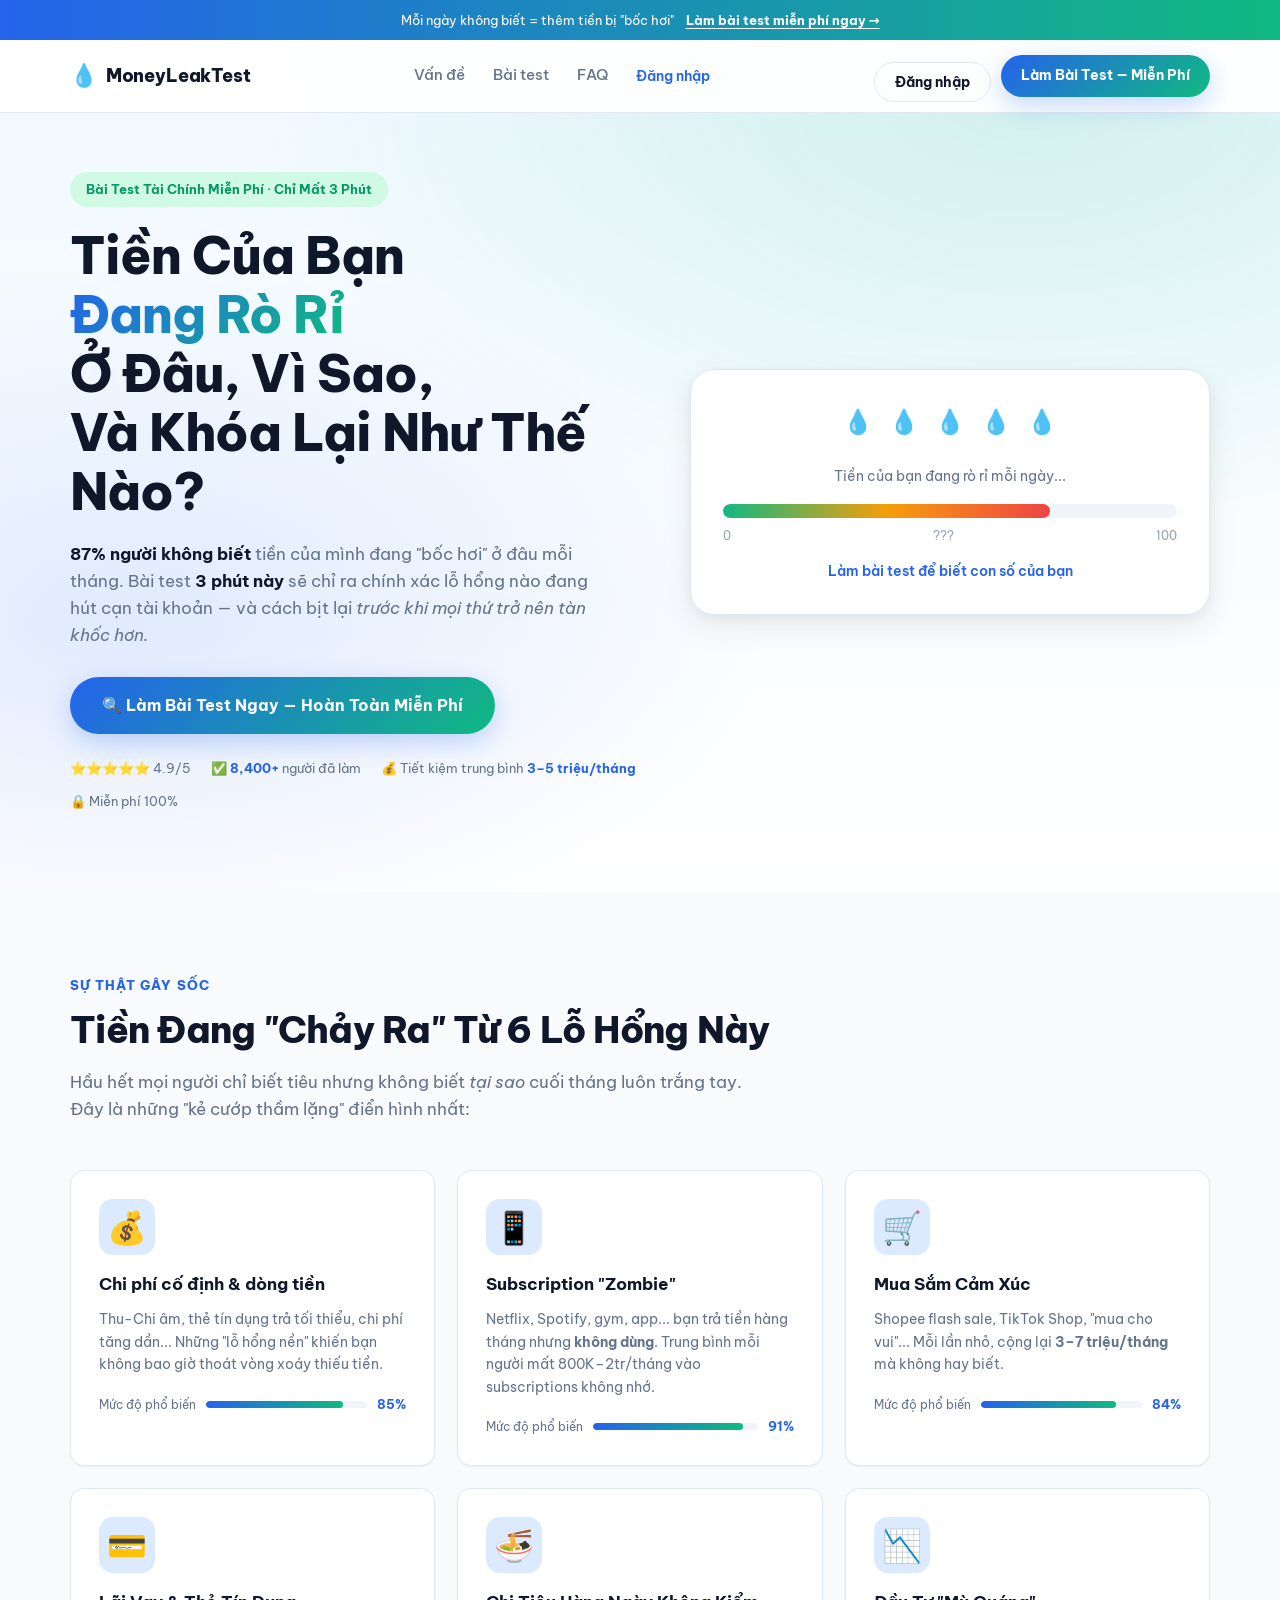
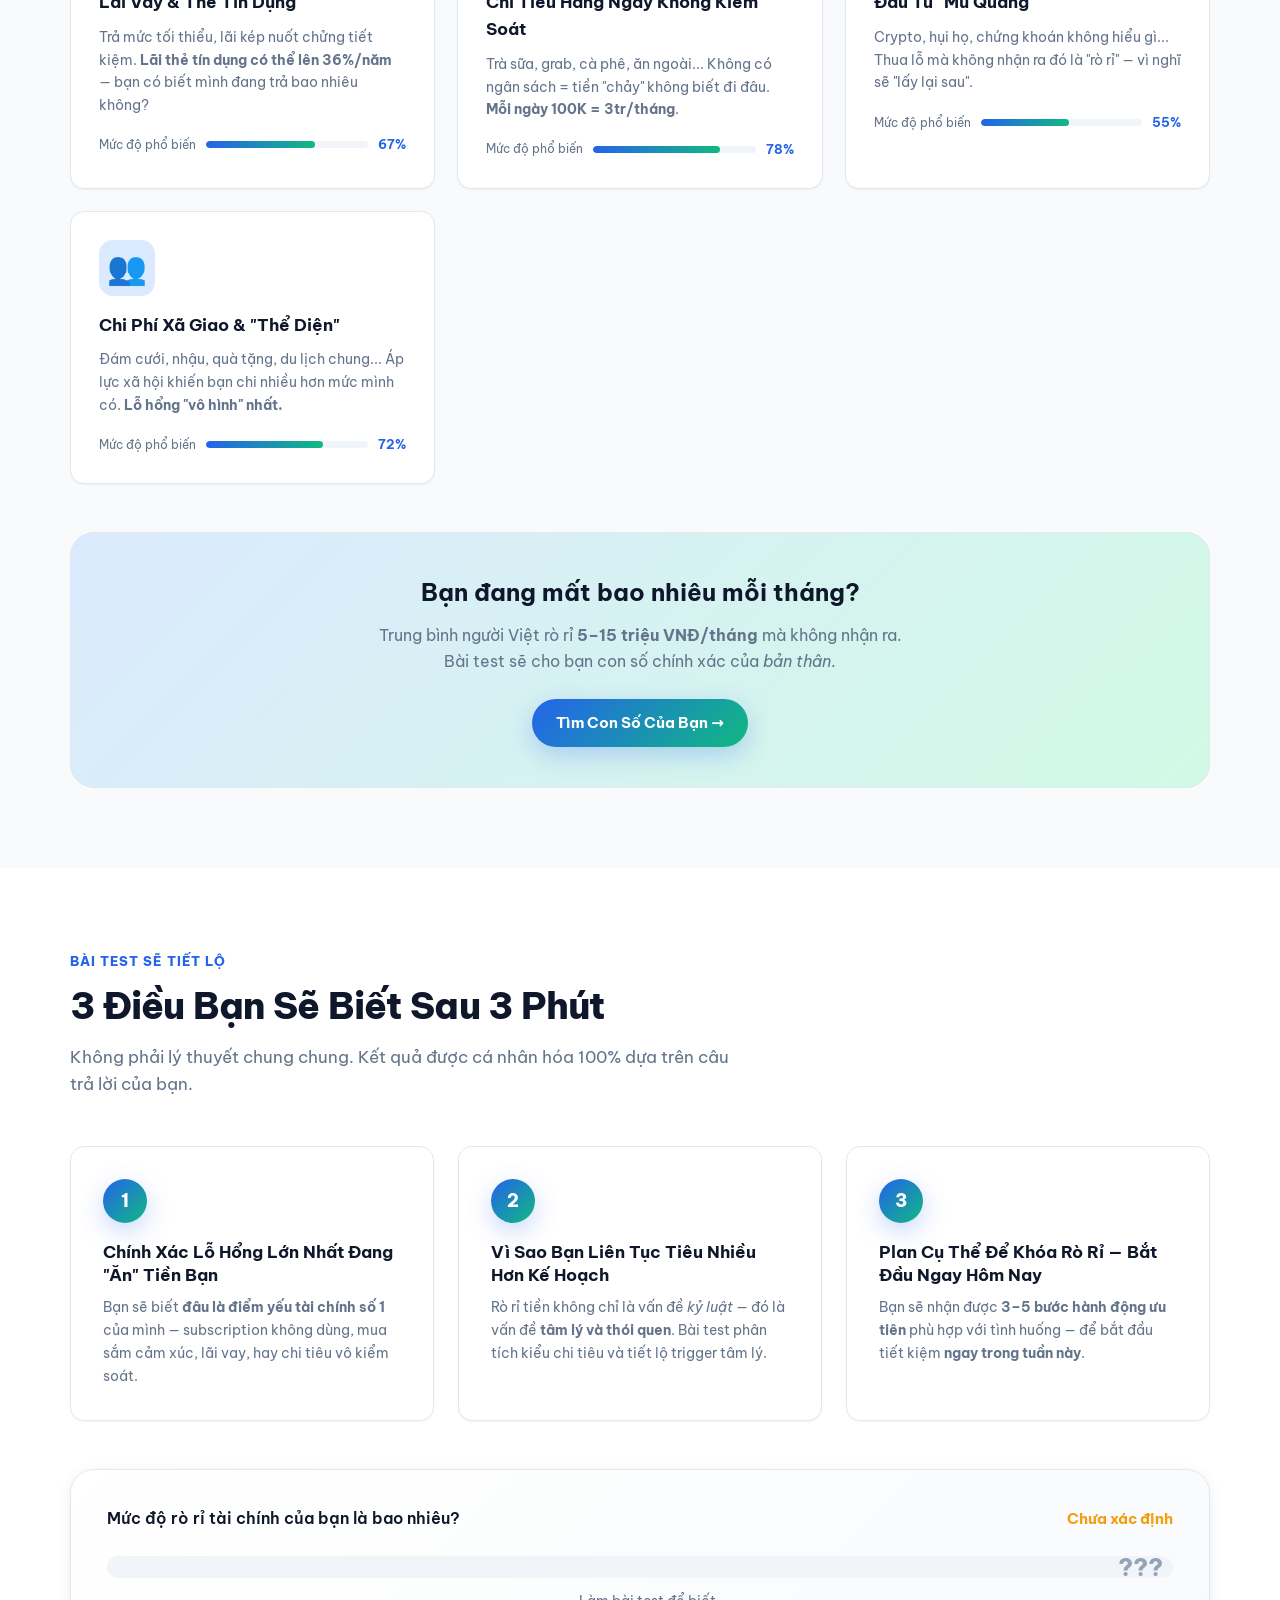
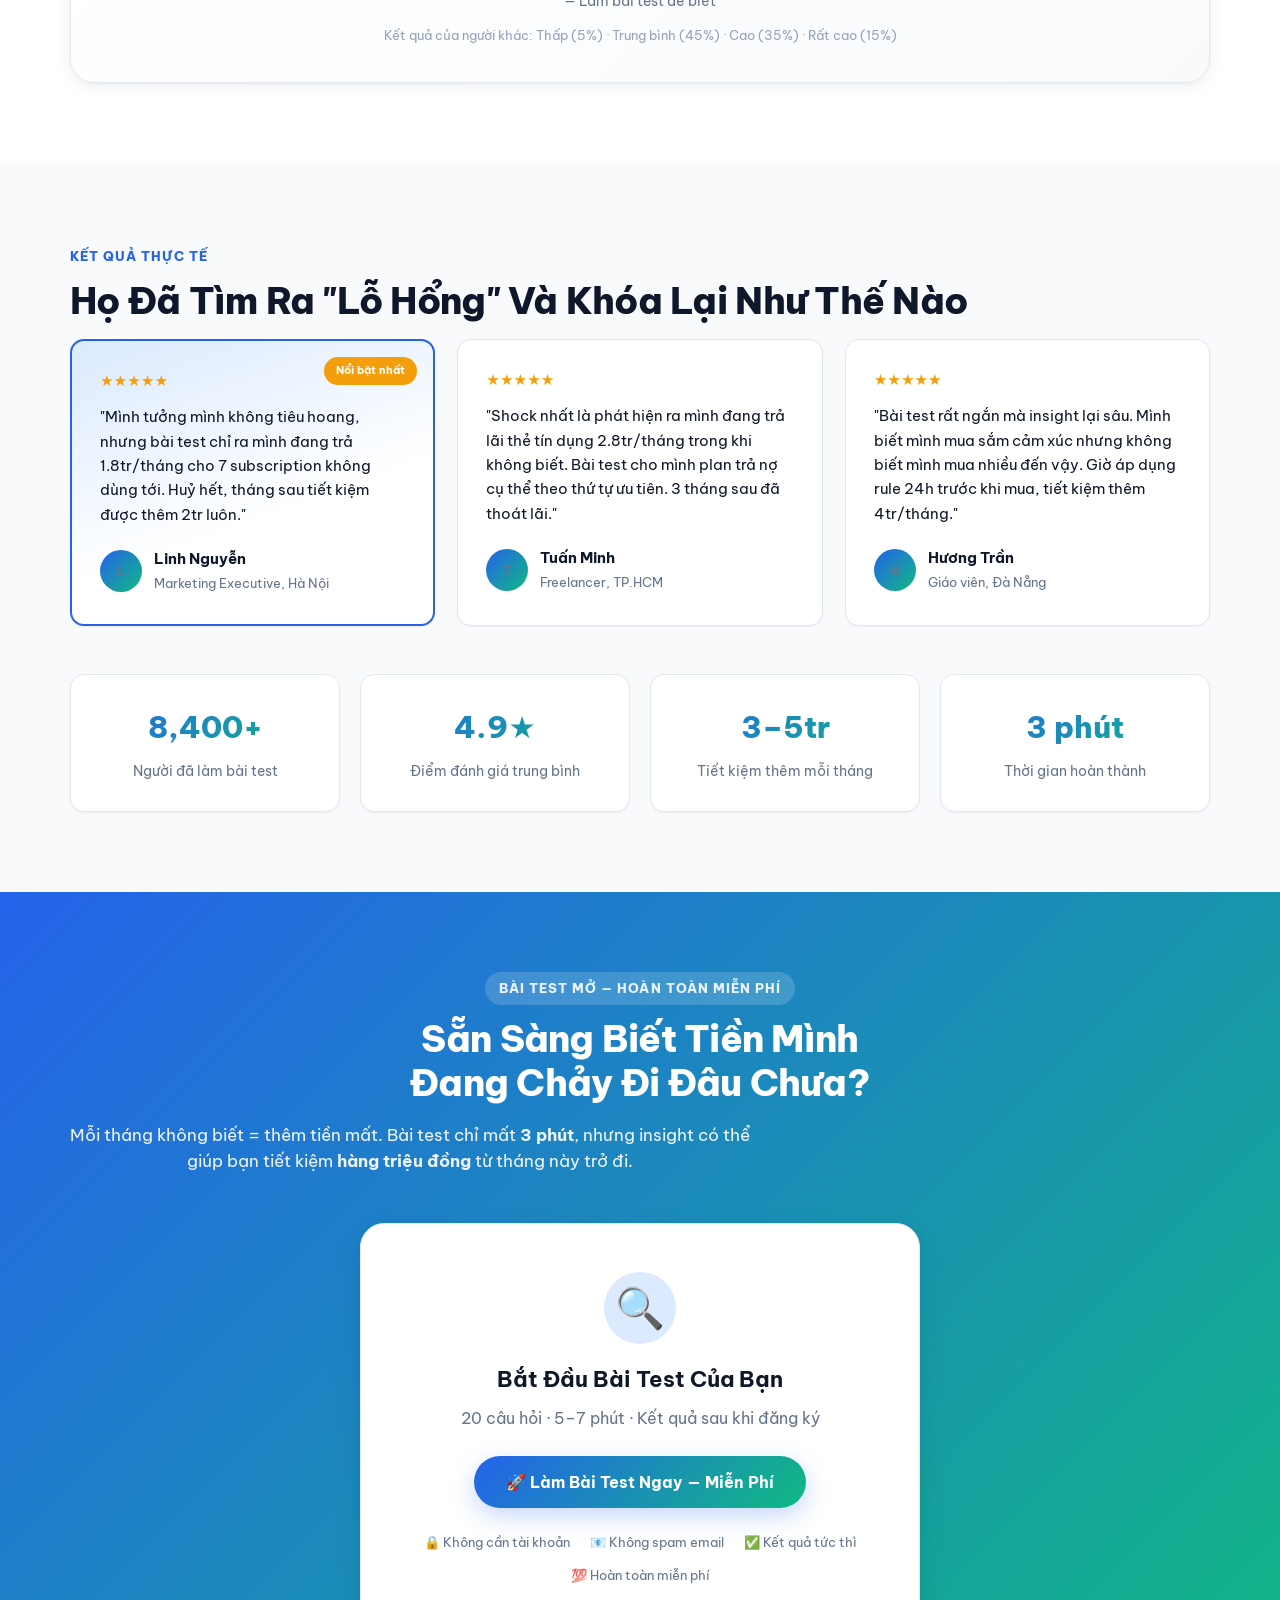
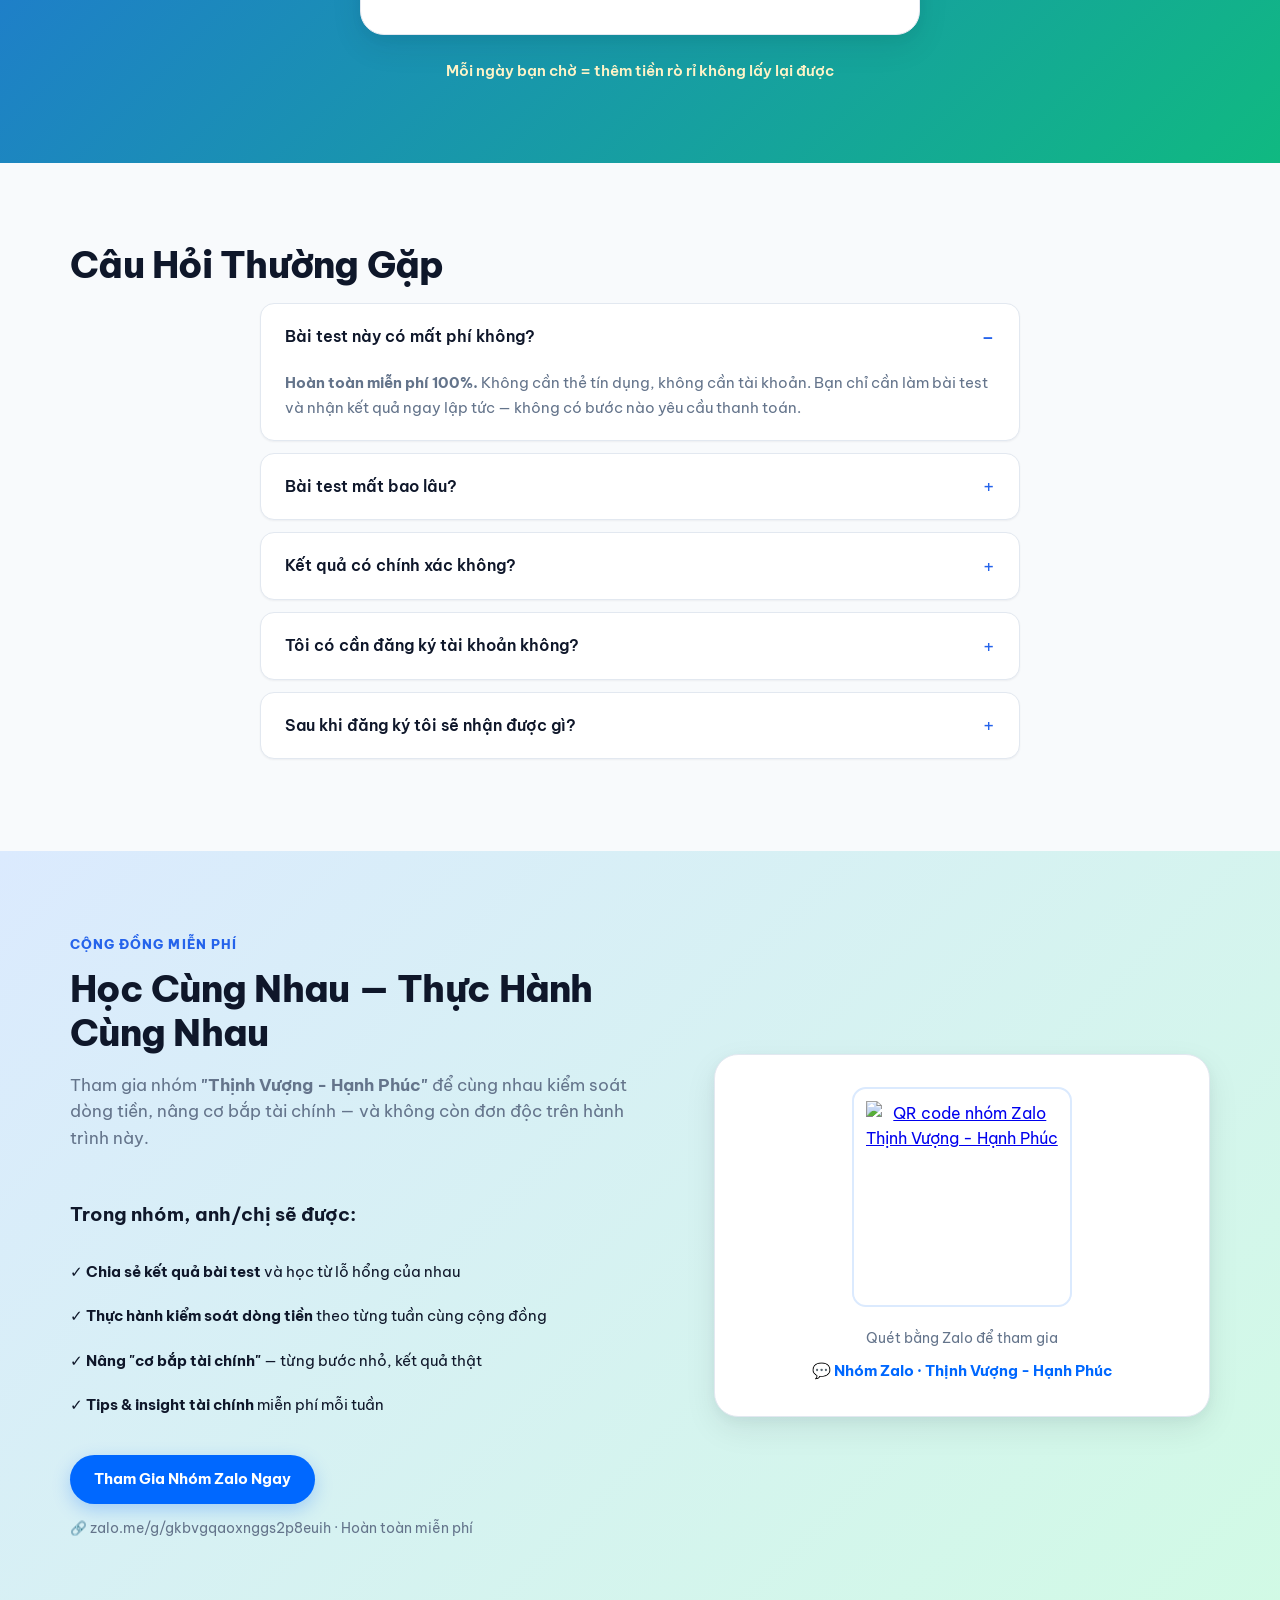
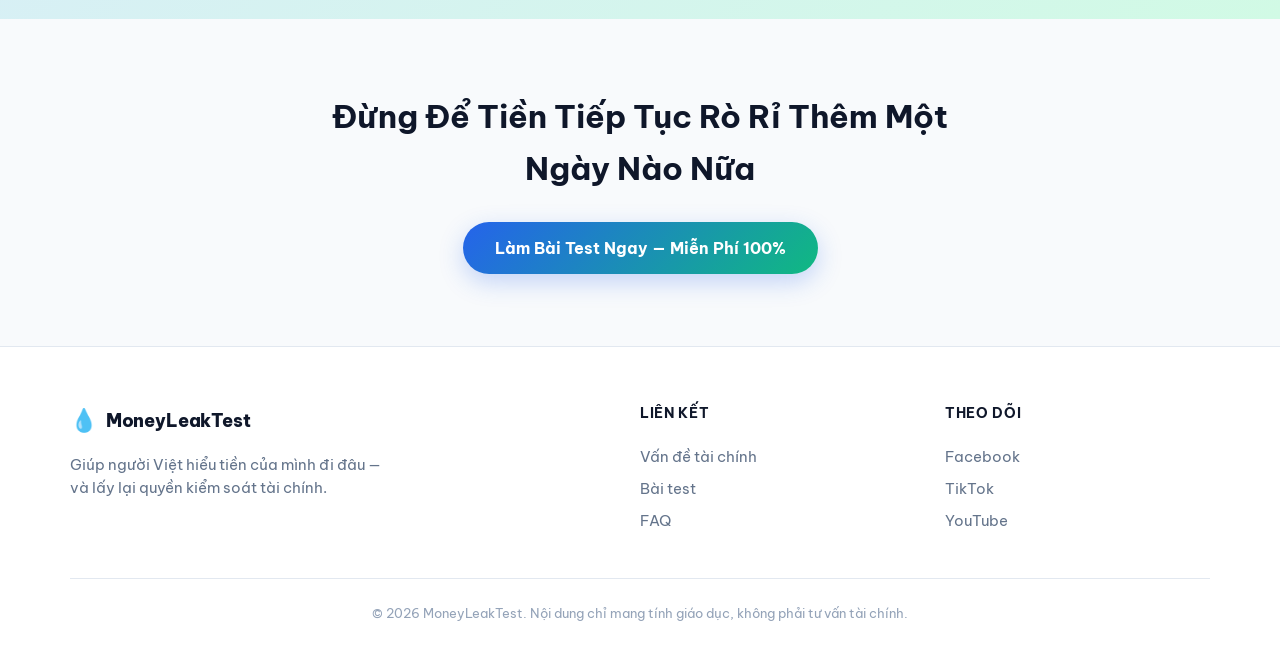
==== commit fcdb0f0d: "Add login header, forgot-password flow, and email reset API. Members can sign in from the landing pa" ====
--- a/index.html
+++ b/index.html
@@ -28,7 +28,10 @@
         <a href="#faq">FAQ</a>
         <span id="nav-account"></span>
       </nav>
-      <a href="#test" class="btn btn-primary btn-sm header-cta">Làm Bài Test — Miễn Phí</a>
+      <div class="header-actions">
+        <button type="button" class="btn btn-ghost btn-sm open-auth" data-mode="login" id="header-login">Đăng nhập</button>
+        <a href="#test" class="btn btn-primary btn-sm header-cta">Làm Bài Test — Miễn Phí</a>
+      </div>
       <button class="menu-toggle" aria-label="Mở menu" aria-expanded="false">
         <span></span><span></span><span></span>
       </button>
@@ -313,14 +316,29 @@
         <button type="button" class="auth-tab active" data-mode="register">Đăng ký</button>
         <button type="button" class="auth-tab" data-mode="login">Đăng nhập</button>
       </div>
-      <form id="auth-form" class="auth-form">
-        <label>Họ và tên<input type="text" id="auth-name" required autocomplete="name" /></label>
-        <label>Email<input type="email" id="auth-email" required autocomplete="email" /></label>
-        <label>Số điện thoại<input type="tel" id="auth-phone" required autocomplete="tel" /></label>
-        <label>Mật khẩu<input type="password" id="auth-password" required minlength="6" autocomplete="new-password" /></label>
-        <p id="auth-error" class="auth-error"></p>
-        <button type="submit" class="btn btn-primary btn-block" id="auth-submit">Đăng ký & xem kết quả</button>
-      </form>
+      <div id="auth-panel-register">
+        <form id="auth-form" class="auth-form">
+          <label>Họ và tên<input type="text" id="auth-name" required autocomplete="name" /></label>
+          <label>Email<input type="email" id="auth-email" required autocomplete="email" /></label>
+          <label>Số điện thoại<input type="tel" id="auth-phone" required autocomplete="tel" /></label>
+          <label>Mật khẩu<input type="password" id="auth-password" required minlength="6" autocomplete="current-password" /></label>
+          <p class="auth-forgot-wrap" id="auth-forgot-wrap" hidden>
+            <button type="button" class="link-btn" id="btn-forgot-open">Quên mật khẩu?</button>
+          </p>
+          <p id="auth-error" class="auth-error"></p>
+          <button type="submit" class="btn btn-primary btn-block" id="auth-submit">Đăng ký & xem kết quả</button>
+        </form>
+      </div>
+      <div id="auth-panel-forgot" hidden>
+        <p class="auth-hint">Nhập email đã đăng ký. Chúng tôi gửi link đặt lại mật khẩu (hiệu lực 1 giờ).</p>
+        <form id="forgot-form" class="auth-form">
+          <label>Email<input type="email" id="forgot-email" required autocomplete="email" /></label>
+          <p id="forgot-error" class="auth-error"></p>
+          <p id="forgot-success" class="auth-success"></p>
+          <button type="submit" class="btn btn-primary btn-block" id="forgot-submit">Gửi link đặt lại mật khẩu</button>
+          <button type="button" class="btn btn-ghost btn-block auth-back-login">← Quay lại đăng nhập</button>
+        </form>
+      </div>
     </div>
   </div>
 
--- a/styles.css
+++ b/styles.css
@@ -1178,10 +1178,72 @@
   margin-bottom: 8px;
 }
 
-#nav-account a {
+.header-actions {
+  display: flex;
+  align-items: center;
+  gap: 10px;
+}
+
+.header-actions .btn-ghost {
+  background: transparent;
+  color: var(--text);
+  border: 1px solid var(--border);
+  box-shadow: none;
+}
+
+.header-actions .btn-ghost:hover {
+  border-color: var(--primary);
+  color: var(--primary);
+  transform: translateY(-2px);
+}
+
+#nav-account a,
+.nav-link-btn {
   color: var(--primary);
   font-weight: 600;
   text-decoration: none;
+  background: none;
+  border: none;
+  font-family: var(--font);
+  font-size: 0.9rem;
+  cursor: pointer;
+  padding: 0;
+}
+
+.auth-hint {
+  font-size: 0.88rem;
+  color: var(--text-muted);
+  margin-bottom: 16px;
+  line-height: 1.5;
+}
+
+.auth-success {
+  color: var(--accent-dark);
+  font-size: 0.88rem;
+  min-height: 1.2em;
+  margin-bottom: 8px;
+  font-weight: 600;
+}
+
+.auth-forgot-wrap {
+  text-align: right;
+  margin: -4px 0 12px;
+}
+
+.link-btn {
+  background: none;
+  border: none;
+  color: var(--primary);
+  font-family: var(--font);
+  font-size: 0.85rem;
+  font-weight: 600;
+  cursor: pointer;
+  text-decoration: underline;
+  padding: 0;
+}
+
+.link-btn:hover {
+  color: var(--primary-dark);
 }
 
 /* Mobile nav */
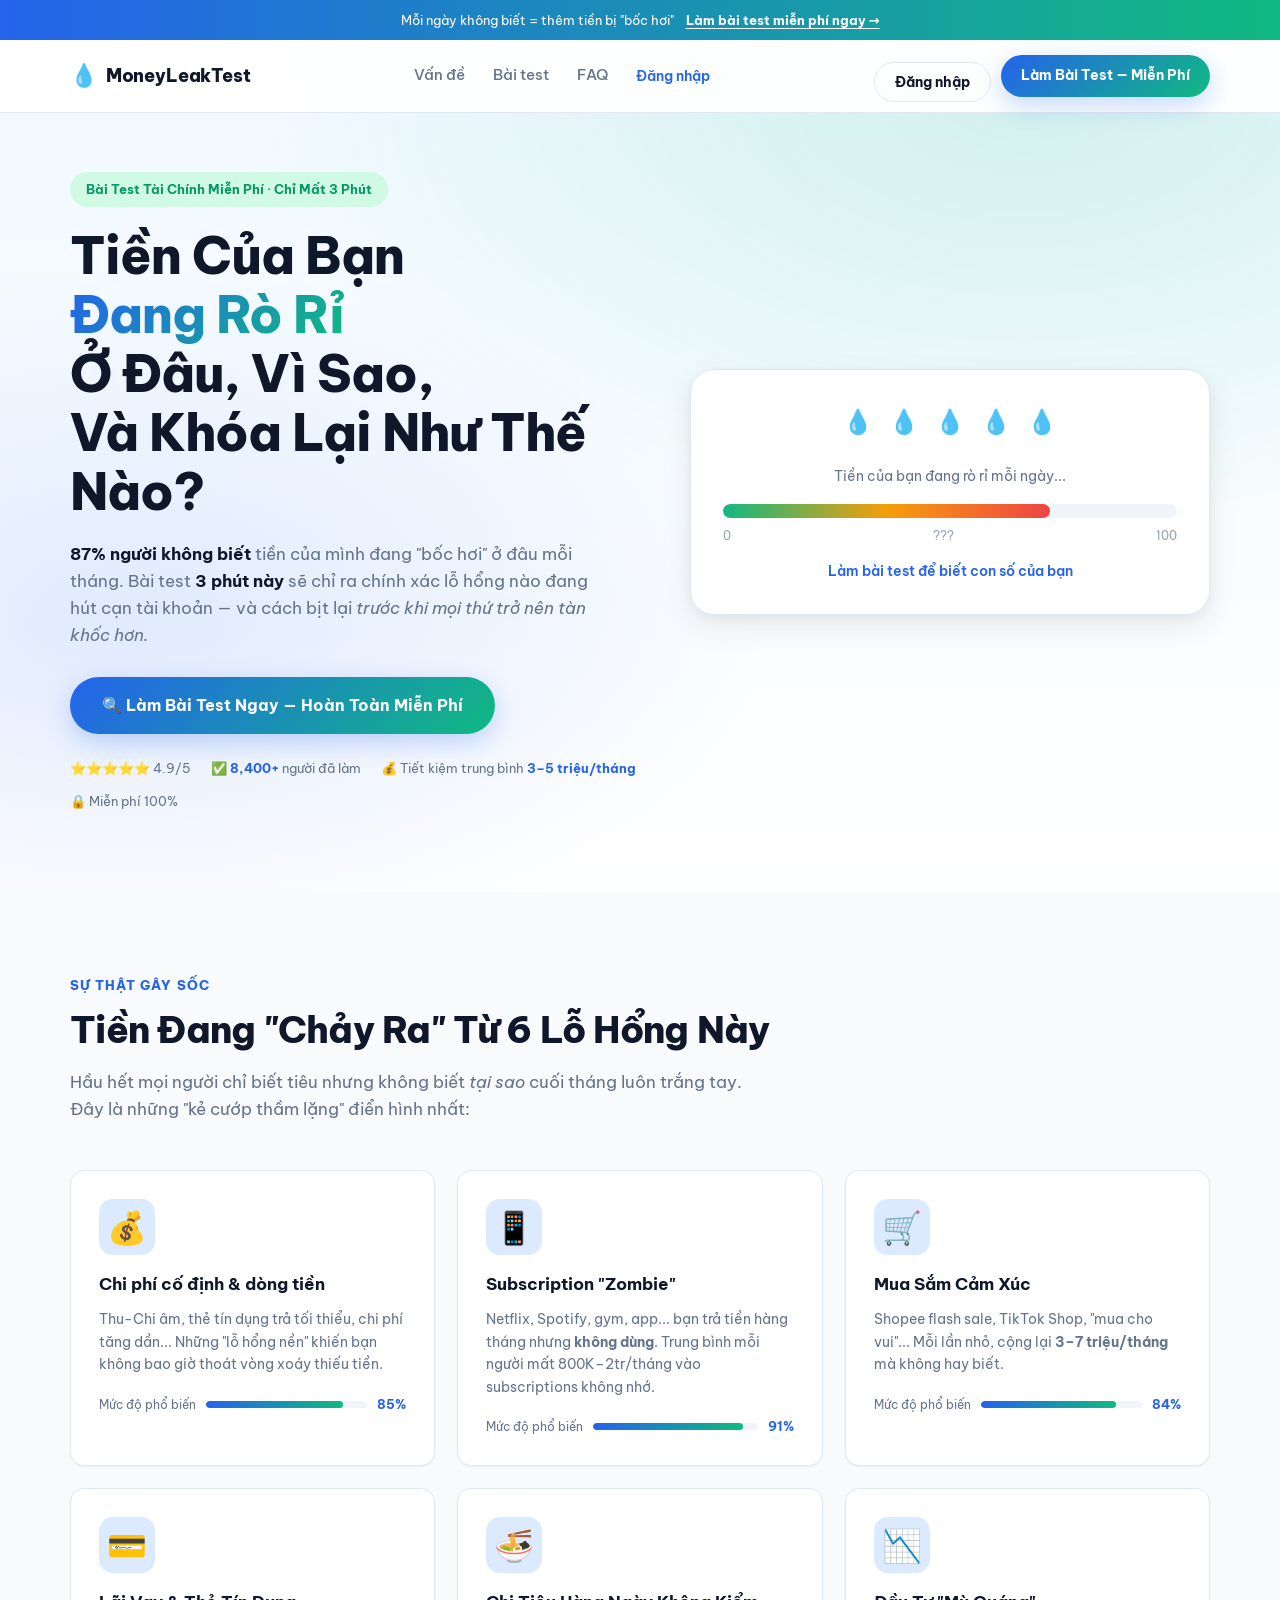
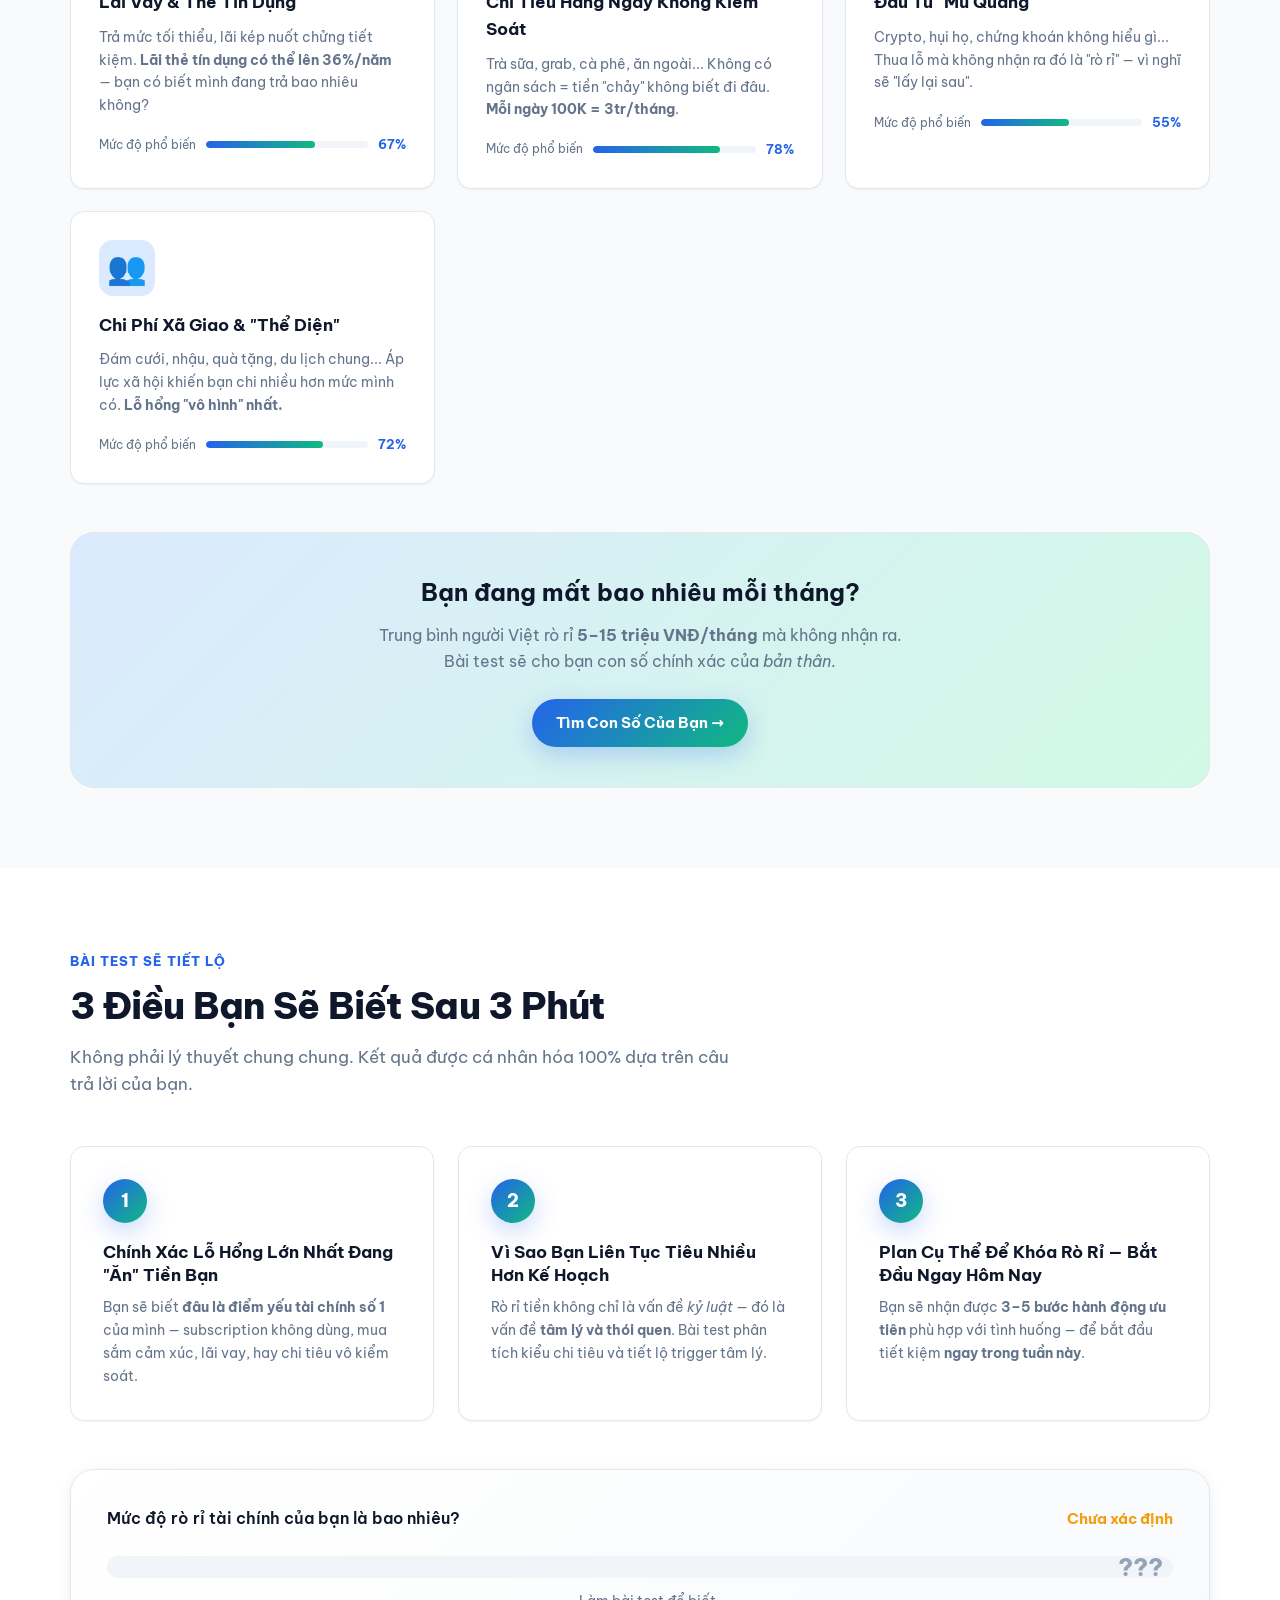
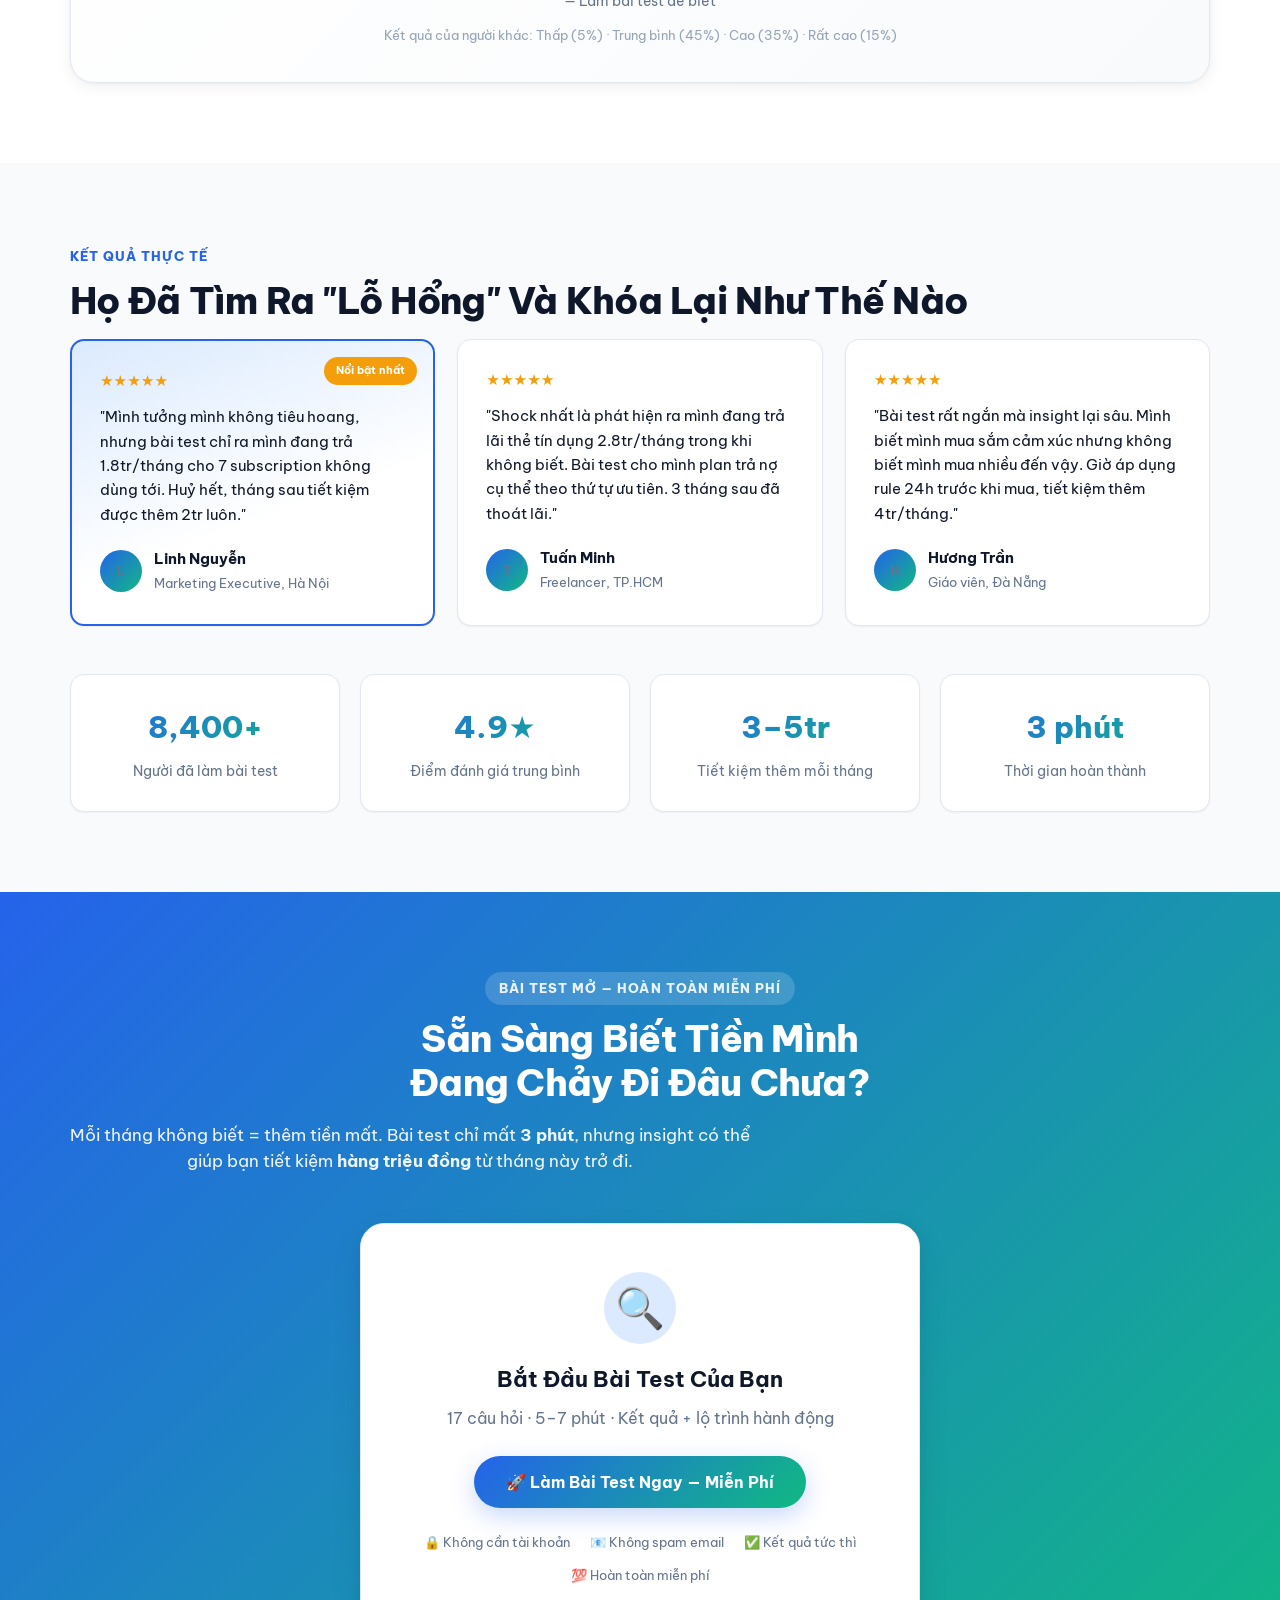
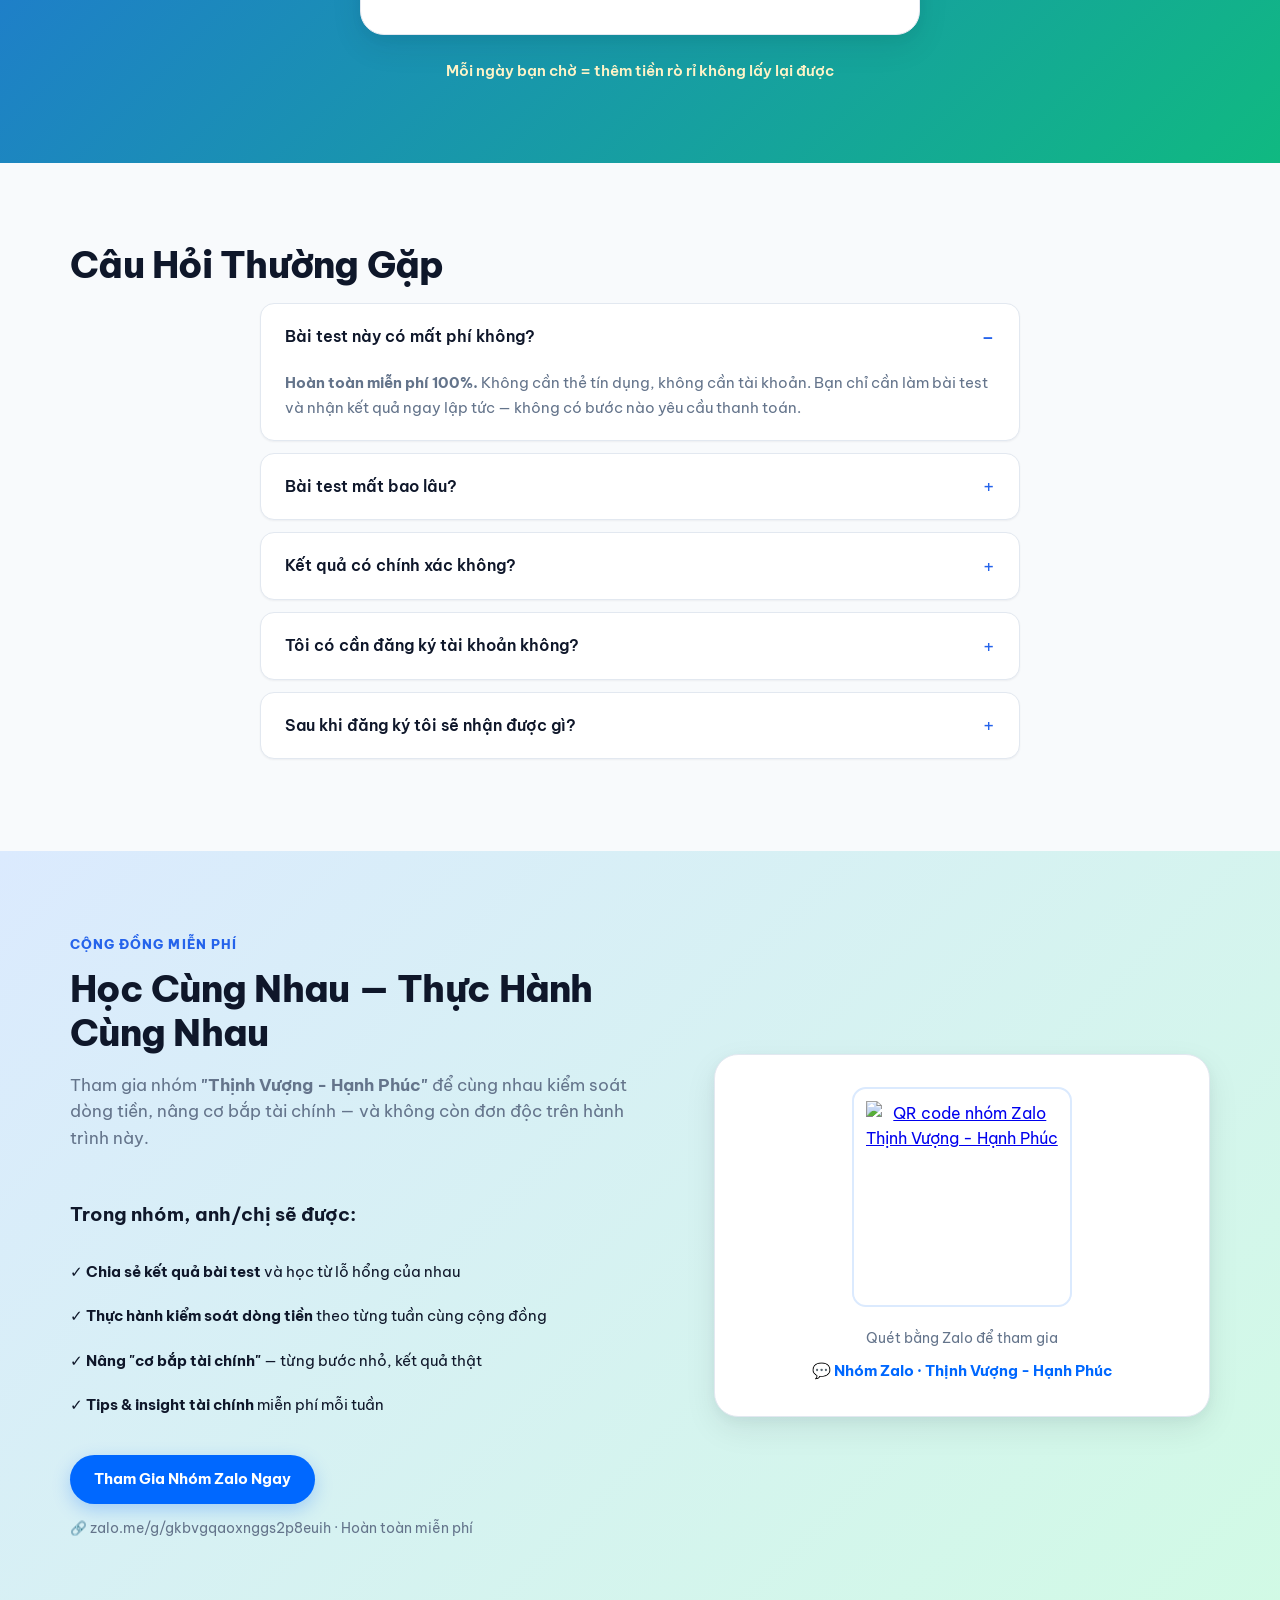
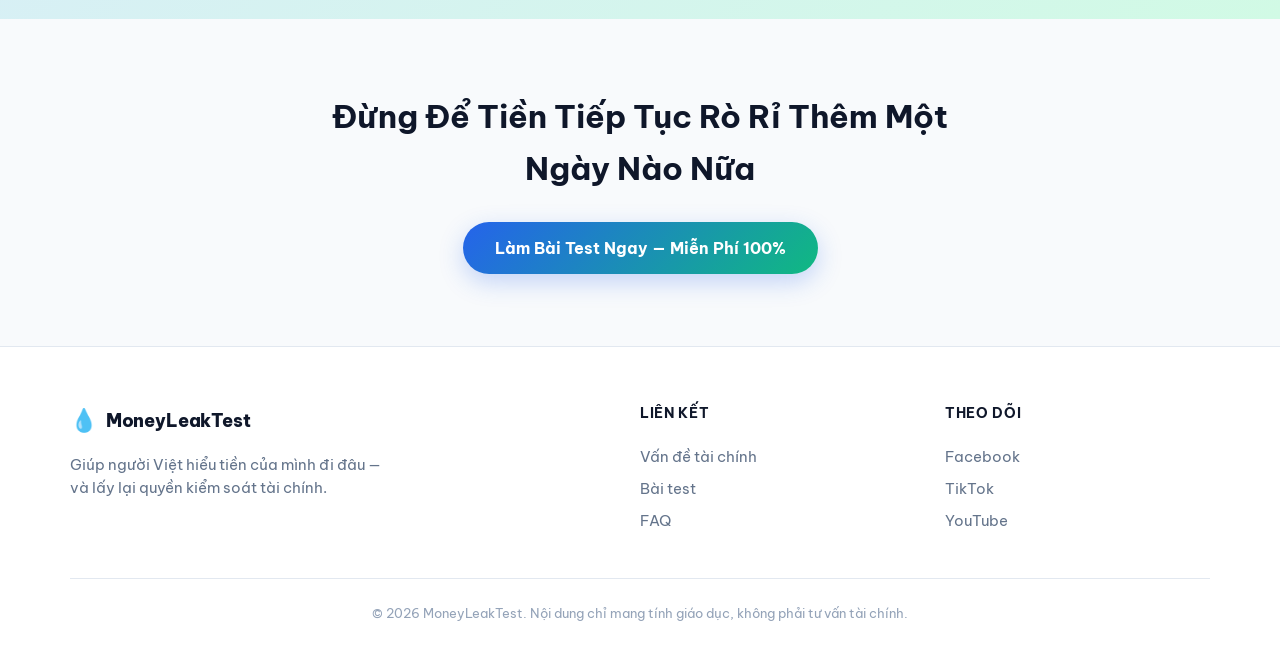
==== commit e6e3dc5e: "Restructure quiz: 17 scoring questions plus 3 post-result follow-ups. After leak score, users answer" ====
--- a/index.html
+++ b/index.html
@@ -169,7 +169,7 @@
         <div class="test-card">
           <span class="test-card-icon">🔍</span>
           <h3>Bắt Đầu Bài Test Của Bạn</h3>
-          <p>20 câu hỏi · 5–7 phút · Kết quả sau khi đăng ký</p>
+          <p>17 câu hỏi · 5–7 phút · Kết quả + lộ trình hành động</p>
           <button type="button" class="btn btn-primary btn-lg open-test">🚀 Làm Bài Test Ngay — Miễn Phí</button>
           <div class="test-features">
             <span>🔒 Không cần tài khoản</span>
@@ -283,6 +283,43 @@
         <div class="result-meter">
           <div class="meter-track"><div class="meter-fill" id="result-meter-fill"></div></div>
         </div>
+        <p id="results-bridge" class="results-bridge" hidden>
+          Bạn đã thấy mức rò rỉ của mình. Trả lời <strong>3 câu ngắn</strong> bên dưới để chúng tôi gợi ý bước tiếp theo phù hợp nhất với bạn.
+        </p>
+        <div id="followup-view" hidden>
+          <div class="quiz-progress followup-progress">
+            <div class="quiz-progress-bar" id="followup-progress-bar"></div>
+            <span id="followup-progress-text">Câu 1 / 3</span>
+          </div>
+          <p class="followup-label">Đồng hành cùng bạn</p>
+          <p class="quiz-question" id="followup-question"></p>
+          <div class="quiz-options" id="followup-options"></div>
+        </div>
+        <div id="commitment-cta" class="commitment-cta" hidden>
+          <div id="cta-serious" class="cta-panel cta-serious" hidden>
+            <h3>Bạn sẵn sàng thay đổi — hãy bắt đầu ngay</h3>
+            <p>Đăng ký tài khoản để lưu kết quả, nhận plan chi tiết, gia nhập cộng đồng và chuẩn bị tham dự workshop.</p>
+            <ul class="cta-checklist">
+              <li>Đăng ký & lưu kết quả + plan hành động</li>
+              <li>Tham gia nhóm Zalo <strong>Thịnh Vượng - Hạnh Phúc</strong></li>
+              <li>Đặt lịch tham dự workshop (sắp mở)</li>
+            </ul>
+            <button type="button" class="btn btn-primary btn-block open-auth" data-mode="register">Đăng ký tài khoản — Bắt đầu ngay</button>
+            <button type="button" class="btn btn-ghost btn-block open-auth" data-mode="login">Đã có tài khoản? Đăng nhập</button>
+            <a href="https://zalo.me/g/gkbvgqaoxnggs2p8euih" target="_blank" rel="noopener noreferrer" class="btn btn-zalo btn-block">Tham gia nhóm Zalo ngay</a>
+          </div>
+          <div id="cta-light" class="cta-panel cta-light" hidden>
+            <h3>Cảm ơn bạn đã làm bài test</h3>
+            <p>Bạn có thể kết nối nhẹ nhàng: chia sẻ bài test, theo dõi thông tin hữu ích và tham gia cộng đồng khi sẵn sàng.</p>
+            <ul class="cta-checklist">
+              <li>Chia sẻ link bài test với người thân</li>
+              <li>Tham gia nhóm Zalo để cập nhật tips tài chính</li>
+              <li>Đăng ký khi muốn lưu kết quả & plan cá nhân</li>
+            </ul>
+            <a href="https://zalo.me/g/gkbvgqaoxnggs2p8euih" target="_blank" rel="noopener noreferrer" class="btn btn-zalo btn-block">Kết nối nhóm Zalo</a>
+            <button type="button" class="btn btn-ghost btn-block open-auth" data-mode="register">Đăng ký để lưu kết quả (tuỳ chọn)</button>
+          </div>
+        </div>
         <div id="auth-gate" class="auth-gate" hidden>
           <p>Đăng ký tài khoản miễn phí để xem <strong>top lỗ hổng</strong>, <strong>plan hành động</strong> và lưu kết quả vào khu vực cá nhân.</p>
           <button type="button" class="btn btn-primary btn-block open-auth" data-mode="register">Đăng ký — Xem kết quả đầy đủ</button>
--- a/styles.css
+++ b/styles.css
@@ -1115,6 +1115,83 @@
 .result-leaks li strong { color: var(--primary); margin-right: 6px; }
 
 /* Auth gate & modal */
+.results-bridge {
+  text-align: center;
+  font-size: 0.92rem;
+  color: var(--text-muted);
+  margin: 20px 0 8px;
+  line-height: 1.55;
+  padding: 0 8px;
+}
+
+.followup-label {
+  font-size: 0.78rem;
+  font-weight: 700;
+  text-transform: uppercase;
+  letter-spacing: 0.06em;
+  color: var(--primary);
+  margin-bottom: 8px;
+}
+
+.followup-progress {
+  margin-top: 8px;
+}
+
+.commitment-cta {
+  margin-top: 20px;
+}
+
+.cta-panel {
+  background: linear-gradient(135deg, #f0f7ff 0%, #ecfdf5 100%);
+  border: 1px solid var(--border);
+  border-radius: var(--radius-lg);
+  padding: 24px 22px;
+  margin-bottom: 16px;
+}
+
+.cta-panel h3 {
+  font-size: 1.1rem;
+  margin-bottom: 10px;
+  color: var(--text);
+}
+
+.cta-panel p {
+  font-size: 0.9rem;
+  color: var(--text-muted);
+  line-height: 1.55;
+  margin-bottom: 14px;
+}
+
+.cta-serious {
+  border-color: var(--primary);
+  box-shadow: 0 4px 20px rgba(37, 99, 235, 0.12);
+}
+
+.cta-light {
+  background: var(--bg-soft);
+}
+
+.cta-checklist {
+  list-style: none;
+  margin: 0 0 18px;
+  padding: 0;
+}
+
+.cta-checklist li {
+  padding: 8px 0 8px 26px;
+  position: relative;
+  font-size: 0.88rem;
+  color: var(--text);
+}
+
+.cta-checklist li::before {
+  content: "→";
+  position: absolute;
+  left: 0;
+  color: var(--primary);
+  font-weight: 700;
+}
+
 .auth-gate {
   background: var(--primary-light);
   border: 1px solid var(--border);
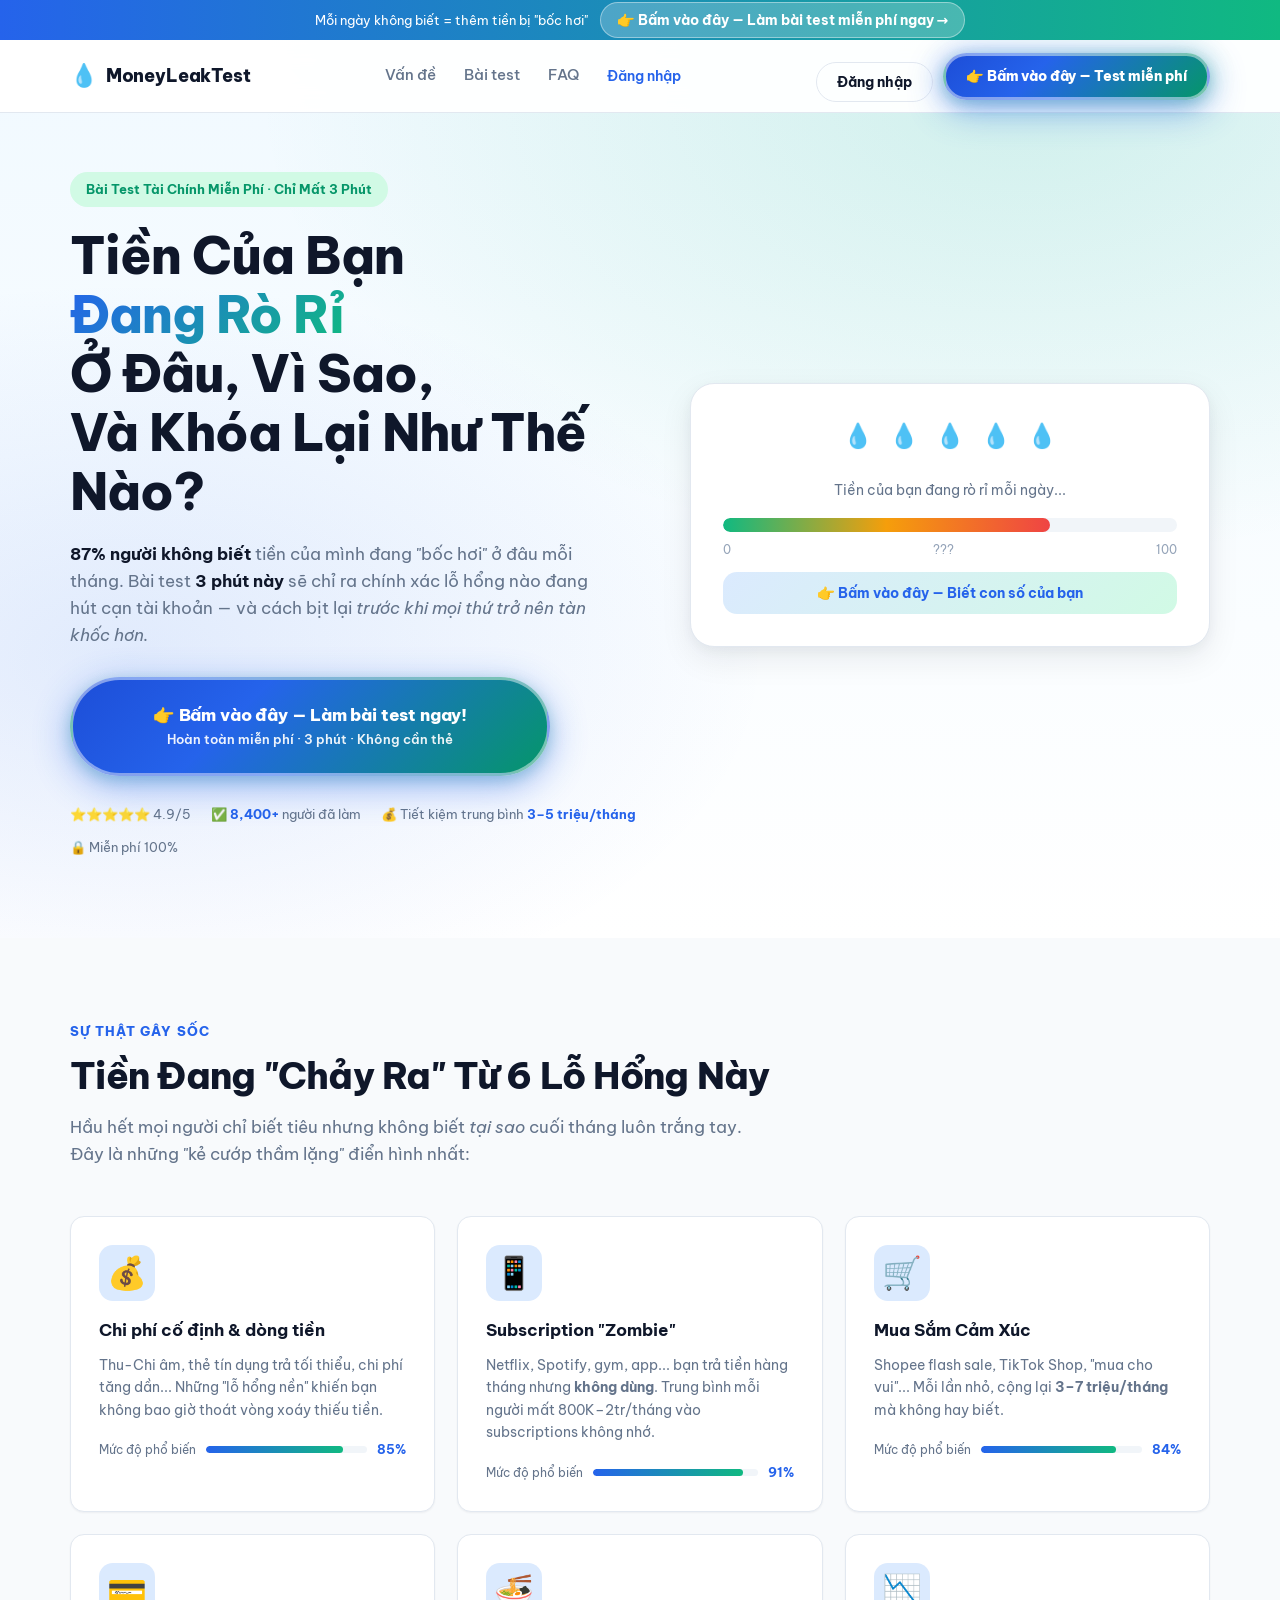
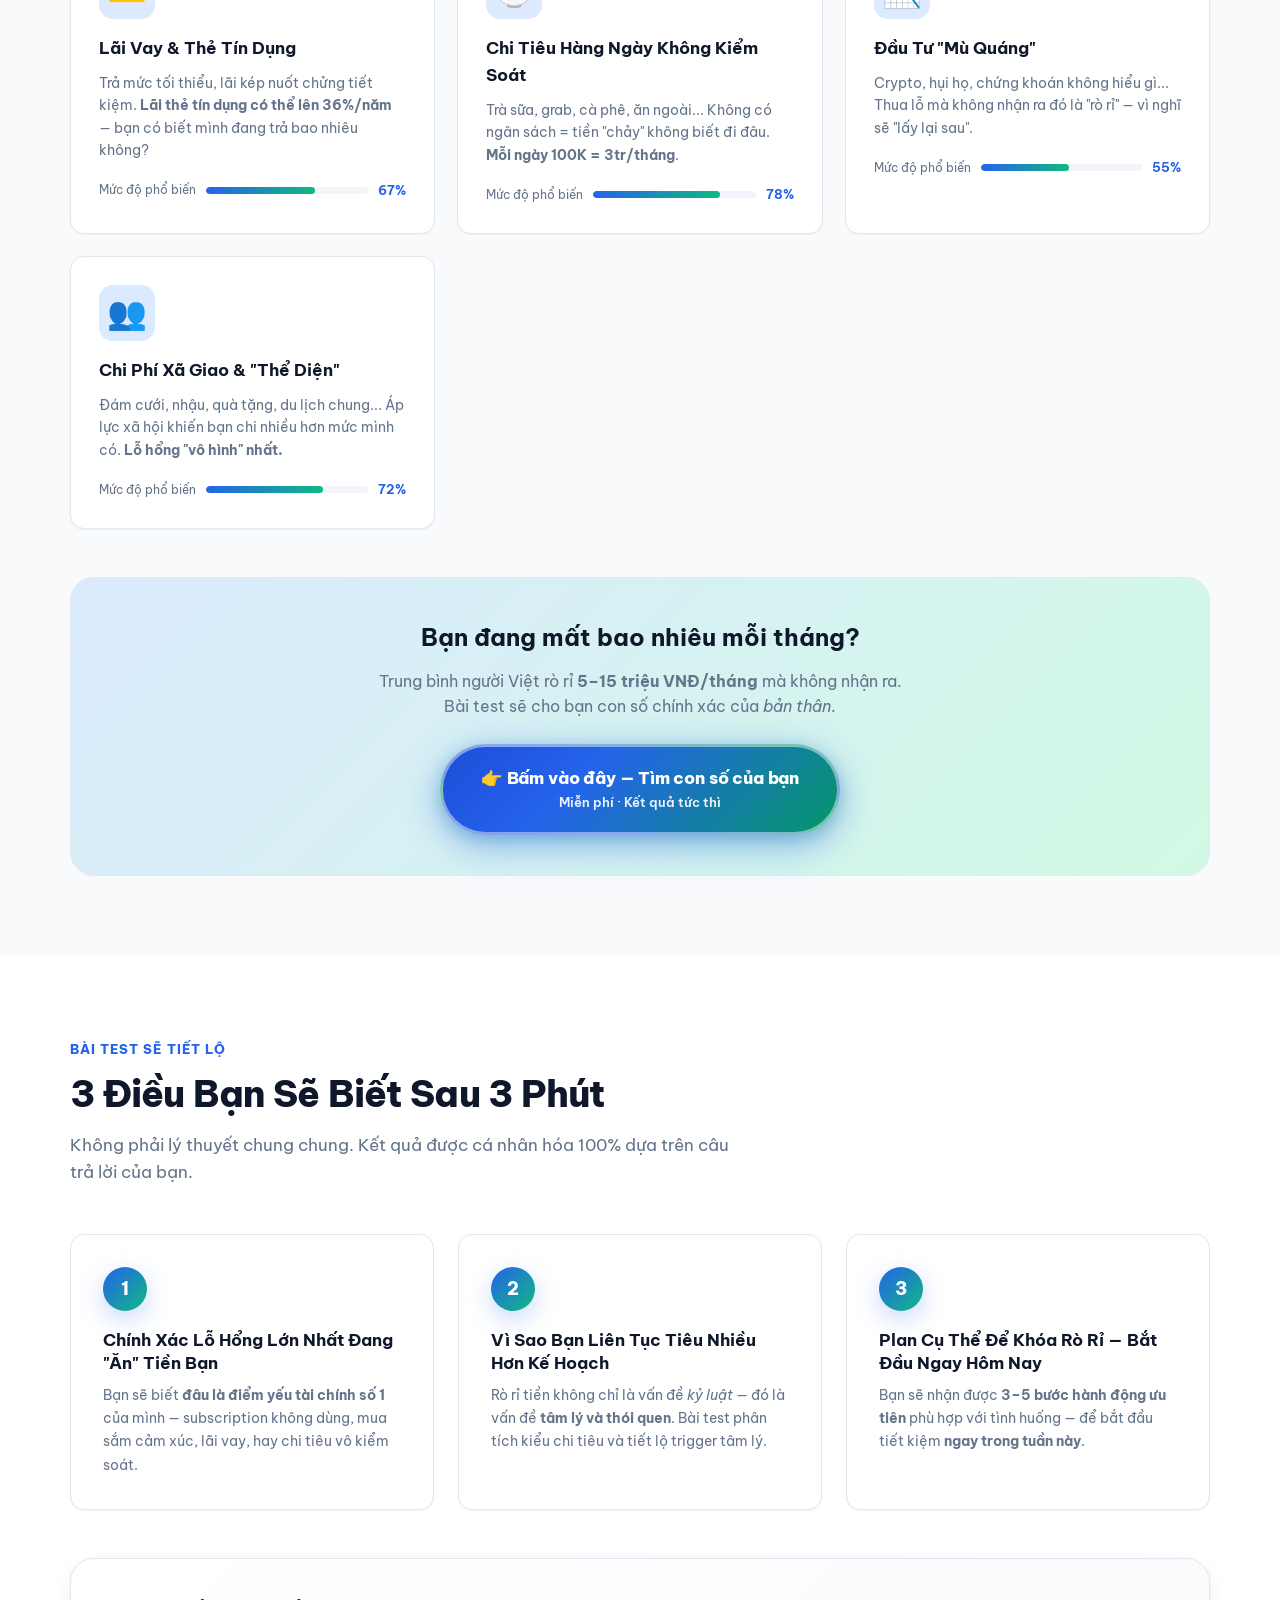
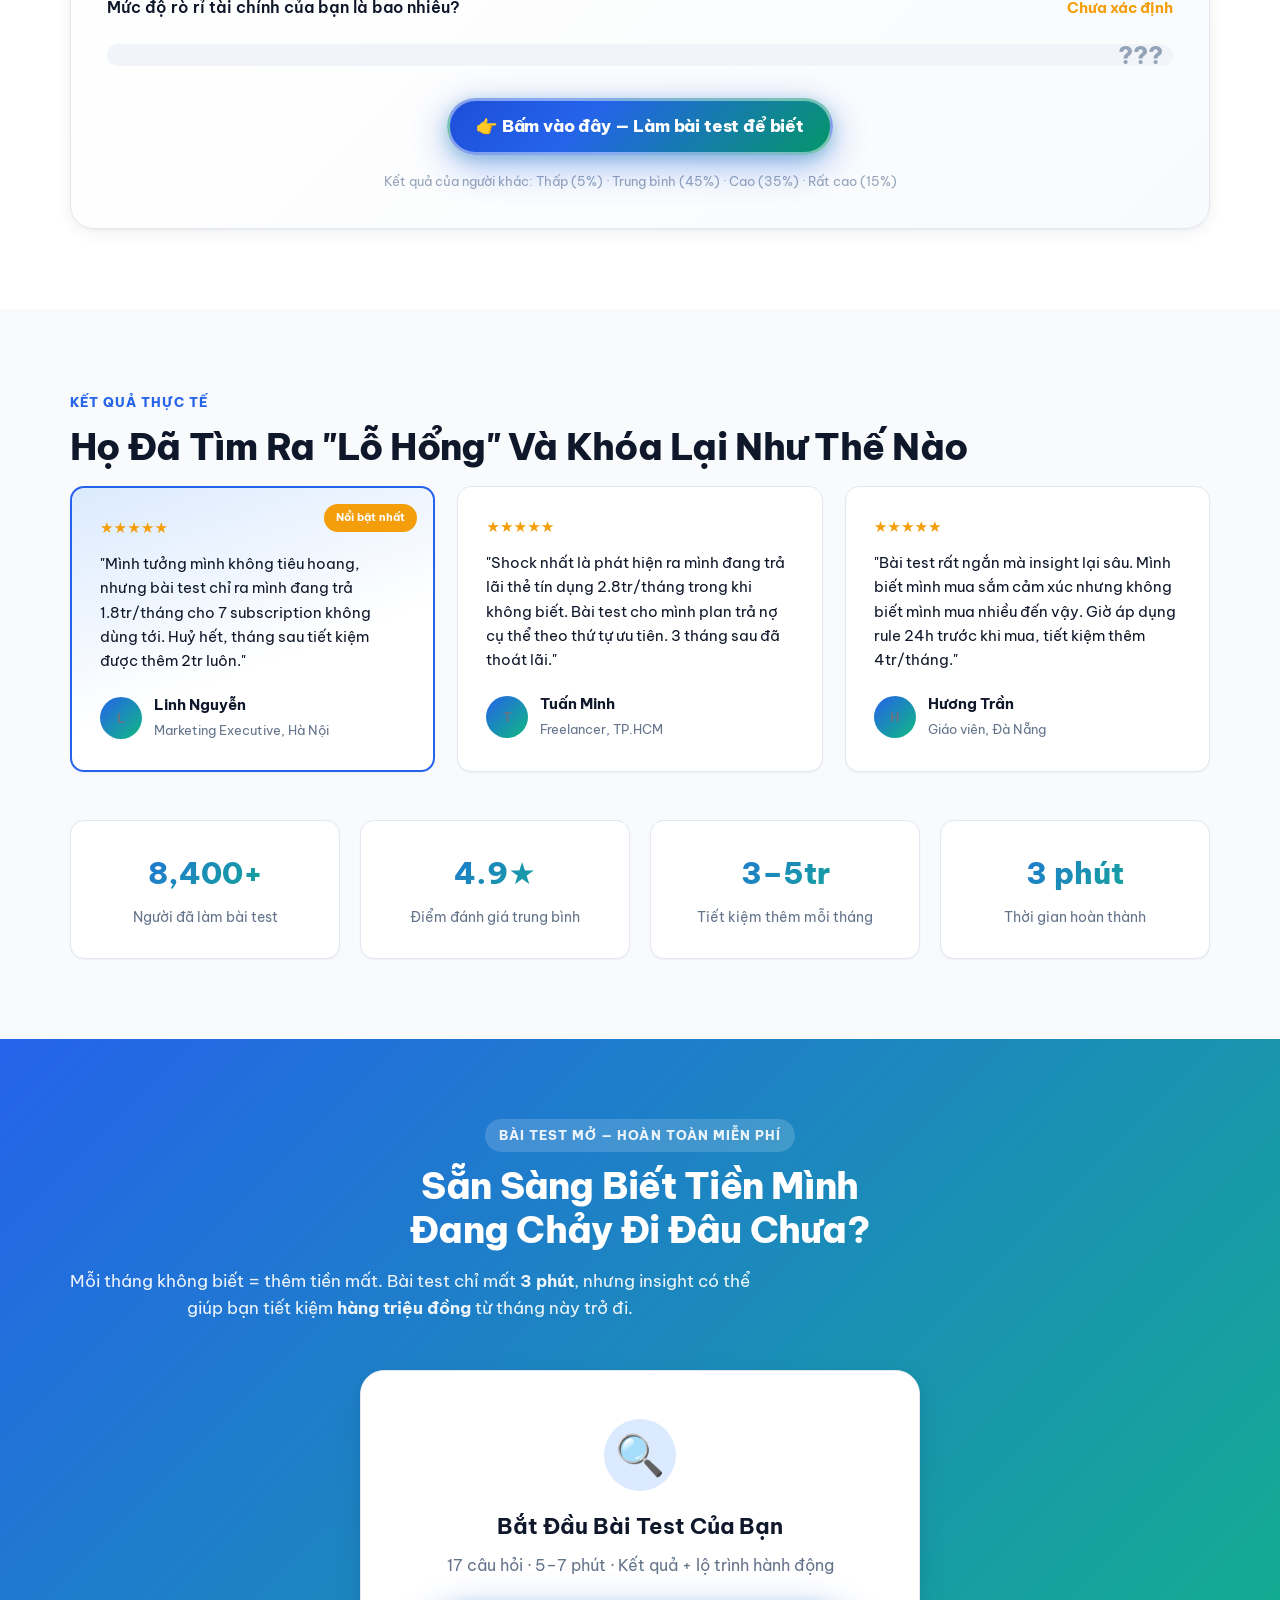
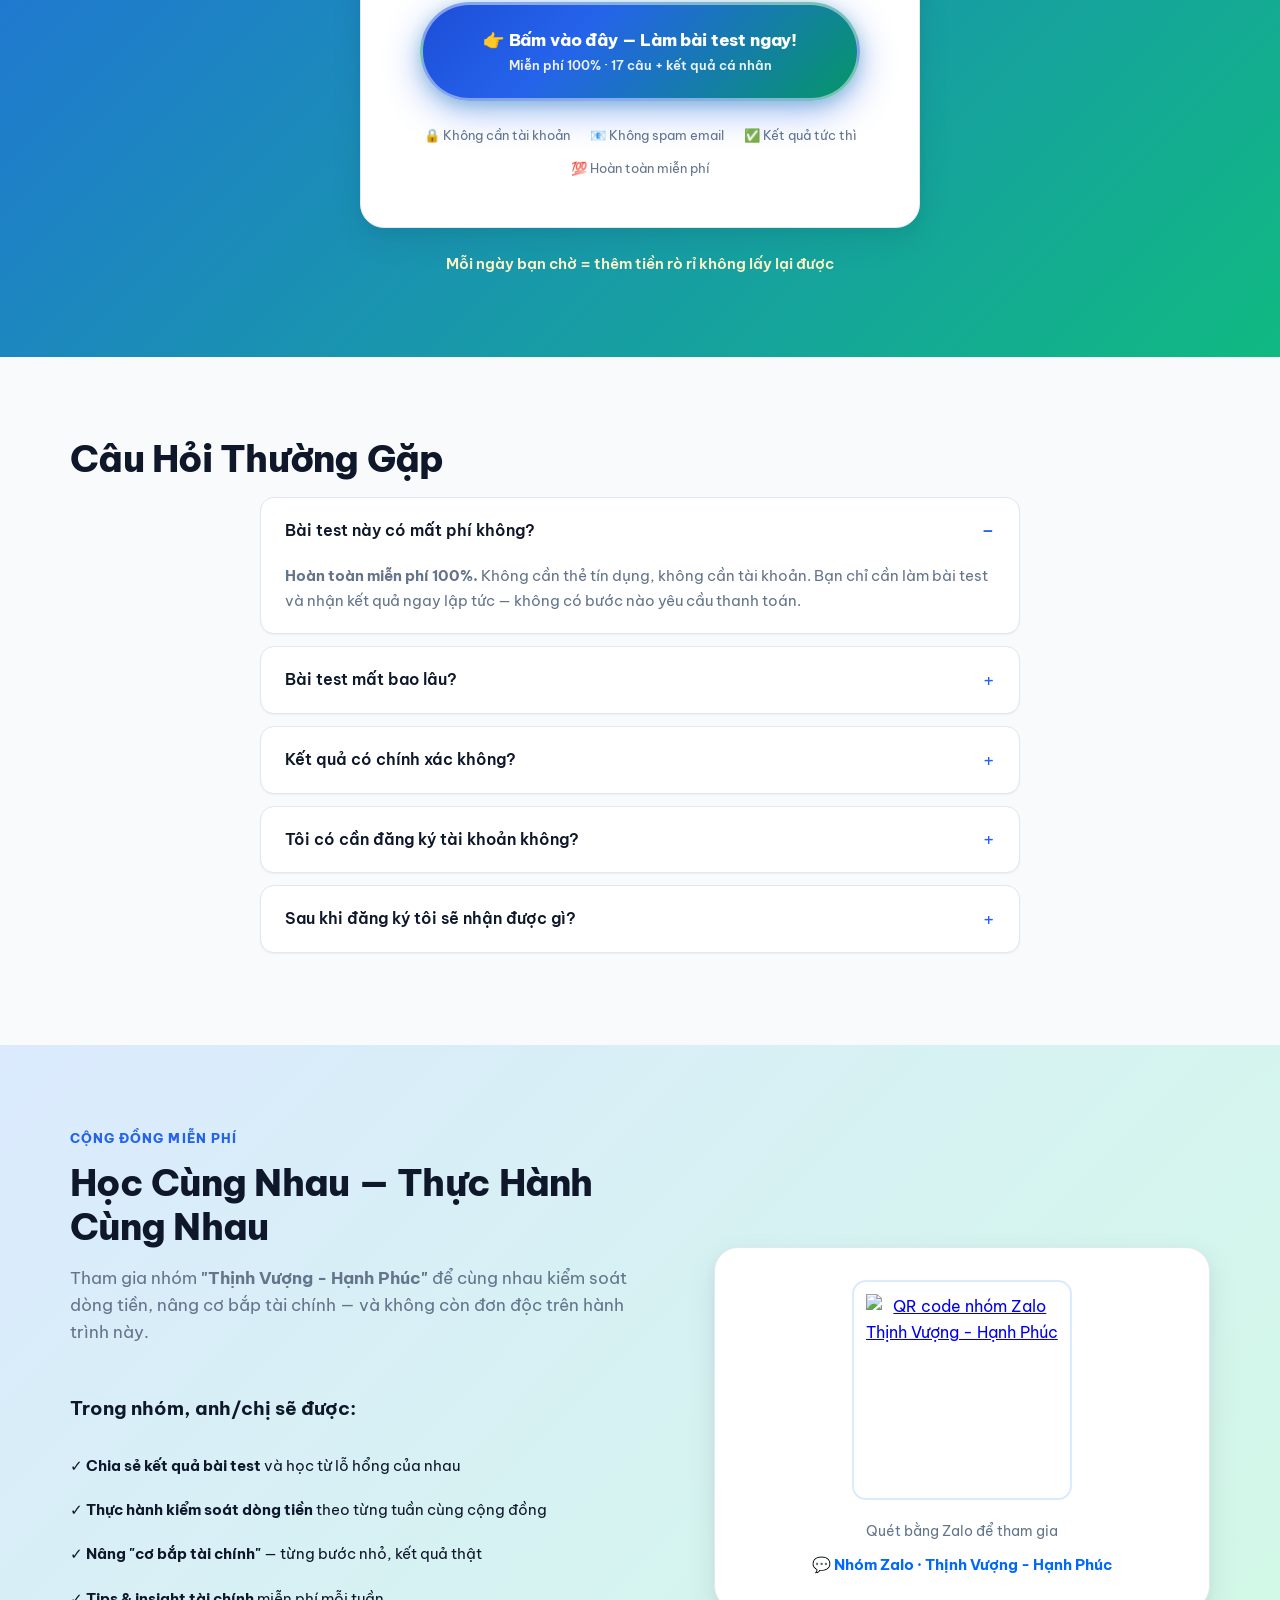
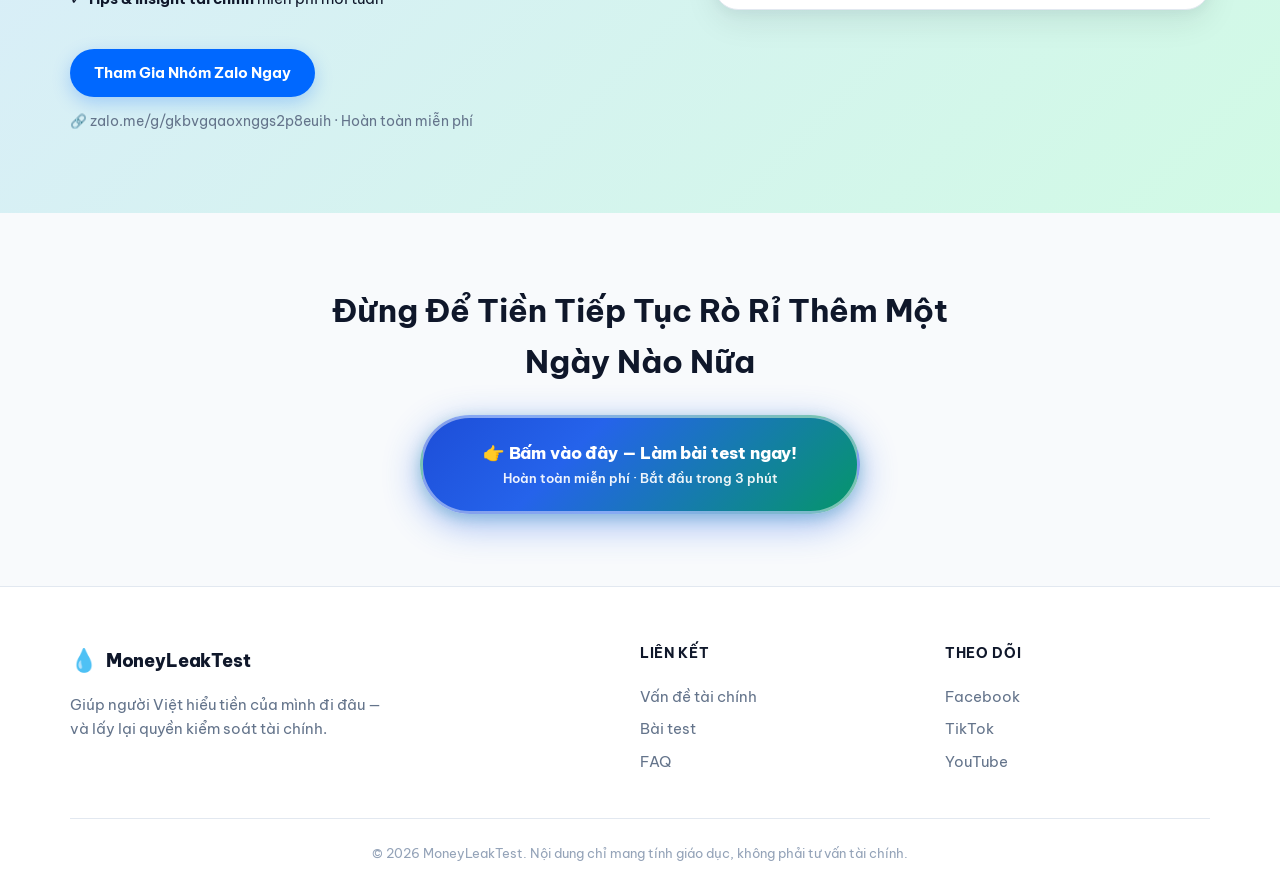
==== commit 434d8903: "Make test CTAs larger with pulse glow and "Bấm vào đây" copy. Hero, test section, callout, score pre" ====
--- a/index.html
+++ b/index.html
@@ -13,7 +13,7 @@
 <body>
   <div class="top-bar">
     <span>Mỗi ngày không biết = thêm tiền bị "bốc hơi"</span>
-    <a href="#test" class="top-bar-link">Làm bài test miễn phí ngay →</a>
+    <a href="#test" class="top-bar-link">👉 Bấm vào đây — Làm bài test miễn phí ngay →</a>
   </div>
 
   <header class="header" id="top">
@@ -30,7 +30,11 @@
       </nav>
       <div class="header-actions">
         <button type="button" class="btn btn-ghost btn-sm open-auth" data-mode="login" id="header-login">Đăng nhập</button>
-        <a href="#test" class="btn btn-primary btn-sm header-cta">Làm Bài Test — Miễn Phí</a>
+        <a href="#test" class="btn btn-cta-test btn-cta-sm header-cta">
+          <span class="btn-cta-content">
+            <span class="btn-cta-action">👉 Bấm vào đây — Test miễn phí</span>
+          </span>
+        </a>
       </div>
       <button class="menu-toggle" aria-label="Mở menu" aria-expanded="false">
         <span></span><span></span><span></span>
@@ -55,7 +59,14 @@
             Bài test <strong>3 phút này</strong> sẽ chỉ ra chính xác lỗ hổng nào đang hút cạn tài khoản —
             và cách bịt lại <em>trước khi mọi thứ trở nên tàn khốc hơn.</em>
           </p>
-          <a href="#test" class="btn btn-primary btn-lg hero-cta">🔍 Làm Bài Test Ngay — Hoàn Toàn Miễn Phí</a>
+          <div class="hero-cta-wrap">
+            <button type="button" class="btn btn-cta-test btn-cta-xl open-test">
+              <span class="btn-cta-content">
+                <span class="btn-cta-action">👉 Bấm vào đây — Làm bài test ngay!</span>
+                <span class="btn-cta-sub">Hoàn toàn miễn phí · 3 phút · Không cần thẻ</span>
+              </span>
+            </button>
+          </div>
           <div class="trust-badges">
             <span>⭐⭐⭐⭐⭐ 4.9/5</span>
             <span>✅ <strong>8,400+</strong> người đã làm</span>
@@ -78,7 +89,7 @@
                   <span>0</span><span>???</span><span>100</span>
                 </div>
               </div>
-              <p class="leak-card-hint">Làm bài test để biết con số của bạn</p>
+              <button type="button" class="leak-card-cta open-test">👉 Bấm vào đây — Biết con số của bạn</button>
             </div>
           </div>
         </div>
@@ -98,7 +109,12 @@
           <h3>Bạn đang mất bao nhiêu mỗi tháng?</h3>
           <p>Trung bình người Việt rò rỉ <strong>5–15 triệu VNĐ/tháng</strong> mà không nhận ra.<br />
           Bài test sẽ cho bạn con số chính xác của <em>bản thân</em>.</p>
-          <a href="#test" class="btn btn-primary">Tìm Con Số Của Bạn →</a>
+          <button type="button" class="btn btn-cta-test btn-cta-lg open-test">
+            <span class="btn-cta-content">
+              <span class="btn-cta-action">👉 Bấm vào đây — Tìm con số của bạn</span>
+              <span class="btn-cta-sub">Miễn phí · Kết quả tức thì</span>
+            </span>
+          </button>
         </div>
       </div>
     </section>
@@ -138,7 +154,11 @@
             </div>
             <span class="score-unknown" id="preview-score">???</span>
           </div>
-          <p class="score-hint">— Làm bài test để biết</p>
+          <button type="button" class="btn btn-cta-test btn-cta-md open-test score-cta">
+            <span class="btn-cta-content">
+              <span class="btn-cta-action">👉 Bấm vào đây — Làm bài test để biết</span>
+            </span>
+          </button>
           <p class="score-distribution">Kết quả của người khác: Thấp (5%) · Trung bình (45%) · Cao (35%) · Rất cao (15%)</p>
         </div>
       </div>
@@ -170,7 +190,12 @@
           <span class="test-card-icon">🔍</span>
           <h3>Bắt Đầu Bài Test Của Bạn</h3>
           <p>17 câu hỏi · 5–7 phút · Kết quả + lộ trình hành động</p>
-          <button type="button" class="btn btn-primary btn-lg open-test">🚀 Làm Bài Test Ngay — Miễn Phí</button>
+          <button type="button" class="btn btn-cta-test btn-cta-xl open-test">
+            <span class="btn-cta-content">
+              <span class="btn-cta-action">👉 Bấm vào đây — Làm bài test ngay!</span>
+              <span class="btn-cta-sub">Miễn phí 100% · 17 câu + kết quả cá nhân</span>
+            </span>
+          </button>
           <div class="test-features">
             <span>🔒 Không cần tài khoản</span>
             <span>📧 Không spam email</span>
@@ -227,7 +252,12 @@
     <section class="final-cta">
       <div class="container">
         <h2>Đừng Để Tiền Tiếp Tục Rò Rỉ Thêm Một Ngày Nào Nữa</h2>
-        <button type="button" class="btn btn-primary btn-lg open-test">Làm Bài Test Ngay — Miễn Phí 100%</button>
+        <button type="button" class="btn btn-cta-test btn-cta-xl open-test">
+          <span class="btn-cta-content">
+            <span class="btn-cta-action">👉 Bấm vào đây — Làm bài test ngay!</span>
+            <span class="btn-cta-sub">Hoàn toàn miễn phí · Bắt đầu trong 3 phút</span>
+          </span>
+        </button>
       </div>
     </section>
   </main>
--- a/styles.css
+++ b/styles.css
@@ -68,8 +68,6 @@
 .top-bar-link {
   color: #ffffff;
   font-weight: 700;
-  text-decoration: underline;
-  text-underline-offset: 3px;
   white-space: nowrap;
 }
 
@@ -170,6 +168,200 @@
 .btn-lg { padding: 16px 32px; font-size: 1rem; }
 .btn-block { width: 100%; }
 
+/* CTA nổi bật — Làm bài test */
+.btn-cta-test {
+  position: relative;
+  display: inline-flex;
+  flex-direction: column;
+  align-items: center;
+  justify-content: center;
+  gap: 6px;
+  background: linear-gradient(135deg, #1d4ed8 0%, #2563eb 35%, #059669 100%);
+  color: #ffffff !important;
+  border: 3px solid rgba(255, 255, 255, 0.45);
+  box-shadow:
+    0 10px 36px rgba(37, 99, 235, 0.45),
+    0 4px 14px rgba(5, 150, 105, 0.25);
+  animation: cta-pulse 2.2s ease-in-out infinite;
+  white-space: normal;
+  text-align: center;
+  line-height: 1.35;
+  overflow: visible;
+}
+
+.btn-cta-test::before {
+  content: "";
+  position: absolute;
+  inset: -6px;
+  border-radius: inherit;
+  background: linear-gradient(135deg, rgba(37, 99, 235, 0.35), rgba(16, 185, 129, 0.35));
+  z-index: -1;
+  filter: blur(12px);
+  opacity: 0.7;
+  animation: cta-glow 2.2s ease-in-out infinite;
+}
+
+.btn-cta-test:hover {
+  transform: translateY(-4px) scale(1.03);
+  box-shadow:
+    0 18px 48px rgba(37, 99, 235, 0.5),
+    0 8px 24px rgba(5, 150, 105, 0.35);
+  animation: none;
+}
+
+.btn-cta-test:hover::before {
+  opacity: 1;
+  animation: none;
+}
+
+.btn-cta-xl {
+  padding: 24px 44px;
+  min-width: min(100%, 440px);
+  border-radius: 60px;
+}
+
+.btn-cta-lg {
+  padding: 20px 36px;
+  min-width: min(100%, 400px);
+  border-radius: 56px;
+}
+
+.btn-cta-md {
+  padding: 14px 26px;
+  border-radius: 50px;
+}
+
+.btn-cta-sm {
+  padding: 11px 20px;
+  border-radius: 50px;
+  animation: cta-pulse-sm 2.2s ease-in-out infinite;
+}
+
+.btn-cta-sm .btn-cta-action {
+  font-size: 0.88rem;
+}
+
+.btn-cta-sm .btn-cta-sub {
+  display: none;
+}
+
+.btn-cta-content {
+  display: flex;
+  flex-direction: column;
+  align-items: center;
+  gap: 4px;
+  position: relative;
+  z-index: 1;
+}
+
+.btn-cta-action {
+  font-weight: 800;
+  font-size: 1.08rem;
+  letter-spacing: -0.01em;
+}
+
+.btn-cta-sub {
+  font-weight: 600;
+  font-size: 0.82rem;
+  opacity: 0.92;
+}
+
+@keyframes cta-pulse {
+  0%,
+  100% {
+    box-shadow:
+      0 10px 36px rgba(37, 99, 235, 0.4),
+      0 0 0 0 rgba(16, 185, 129, 0.45);
+  }
+  50% {
+    box-shadow:
+      0 14px 44px rgba(37, 99, 235, 0.55),
+      0 0 0 14px rgba(16, 185, 129, 0);
+  }
+}
+
+@keyframes cta-pulse-sm {
+  0%,
+  100% {
+    box-shadow: 0 6px 20px rgba(37, 99, 235, 0.35), 0 0 0 0 rgba(16, 185, 129, 0.35);
+  }
+  50% {
+    box-shadow: 0 8px 26px rgba(37, 99, 235, 0.45), 0 0 0 8px rgba(16, 185, 129, 0);
+  }
+}
+
+@keyframes cta-glow {
+  0%,
+  100% {
+    opacity: 0.5;
+    transform: scale(0.98);
+  }
+  50% {
+    opacity: 0.85;
+    transform: scale(1.02);
+  }
+}
+
+.top-bar-link {
+  background: rgba(255, 255, 255, 0.22);
+  padding: 6px 16px;
+  border-radius: 50px;
+  border: 1px solid rgba(255, 255, 255, 0.4);
+  text-decoration: none;
+  animation: top-bar-cta 1.8s ease-in-out infinite;
+  font-size: 0.88rem;
+}
+
+.top-bar-link:hover {
+  background: rgba(255, 255, 255, 0.35);
+  transform: scale(1.04);
+}
+
+@keyframes top-bar-cta {
+  0%,
+  100% {
+    box-shadow: 0 0 0 0 rgba(255, 255, 255, 0.5);
+  }
+  50% {
+    box-shadow: 0 0 0 8px rgba(255, 255, 255, 0);
+  }
+}
+
+.leak-card-cta {
+  margin-top: 12px;
+  width: 100%;
+  padding: 12px 16px;
+  border: none;
+  border-radius: var(--radius);
+  background: linear-gradient(135deg, var(--primary-light), var(--accent-light));
+  color: var(--primary);
+  font-family: var(--font);
+  font-weight: 700;
+  font-size: 0.9rem;
+  cursor: pointer;
+  transition: transform 0.2s, box-shadow 0.2s;
+  animation: leak-hint-pulse 2s ease-in-out infinite;
+}
+
+.leak-card-cta:hover {
+  transform: translateY(-2px);
+  box-shadow: 0 8px 20px rgba(37, 99, 235, 0.2);
+}
+
+@keyframes leak-hint-pulse {
+  0%,
+  100% {
+    box-shadow: inset 0 0 0 2px rgba(37, 99, 235, 0.15);
+  }
+  50% {
+    box-shadow: inset 0 0 0 2px rgba(37, 99, 235, 0.45);
+  }
+}
+
+.hero-cta-wrap {
+  margin-bottom: 28px;
+}
+
 .btn-zalo {
   background: #0068ff;
   color: #ffffff;
@@ -248,7 +440,10 @@
 
 .hero-desc strong { color: var(--text); }
 
-.hero-cta { margin-bottom: 24px; }
+.hero-cta-wrap .btn-cta-test {
+  width: 100%;
+  max-width: 480px;
+}
 
 .trust-badges {
   display: flex;
@@ -561,10 +756,9 @@
   padding-right: 10px;
 }
 
-.score-hint {
-  color: var(--text-muted);
-  font-size: 0.9rem;
-  margin-bottom: 12px;
+.score-cta {
+  margin: 20px auto 16px;
+  display: inline-flex;
 }
 
 .score-distribution {
@@ -1355,6 +1549,15 @@
 
   .nav, .header-cta { display: none; }
 
+  .btn-cta-xl {
+    min-width: 100%;
+    padding: 20px 24px;
+  }
+
+  .btn-cta-action {
+    font-size: 1rem;
+  }
+
   .menu-toggle { display: flex; }
 
   .top-bar { font-size: 0.75rem; gap: 8px; flex-wrap: wrap; }
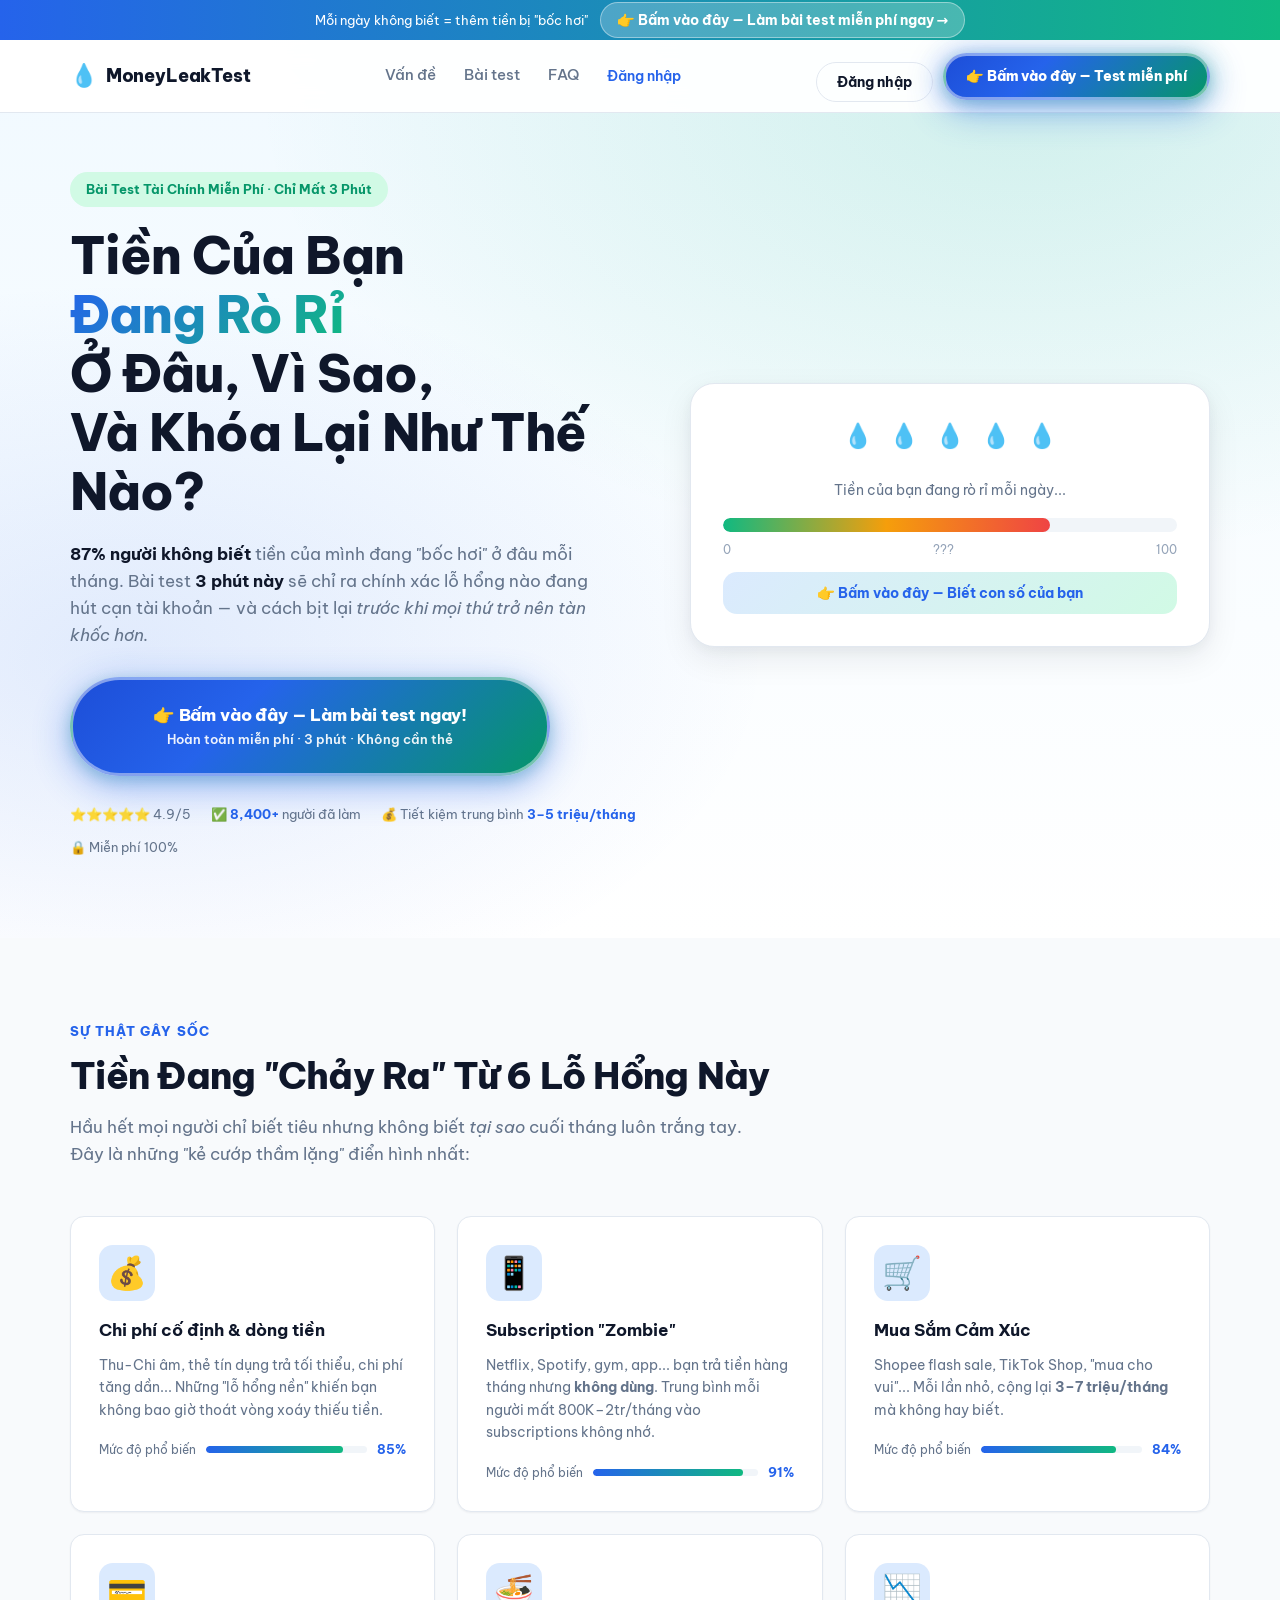
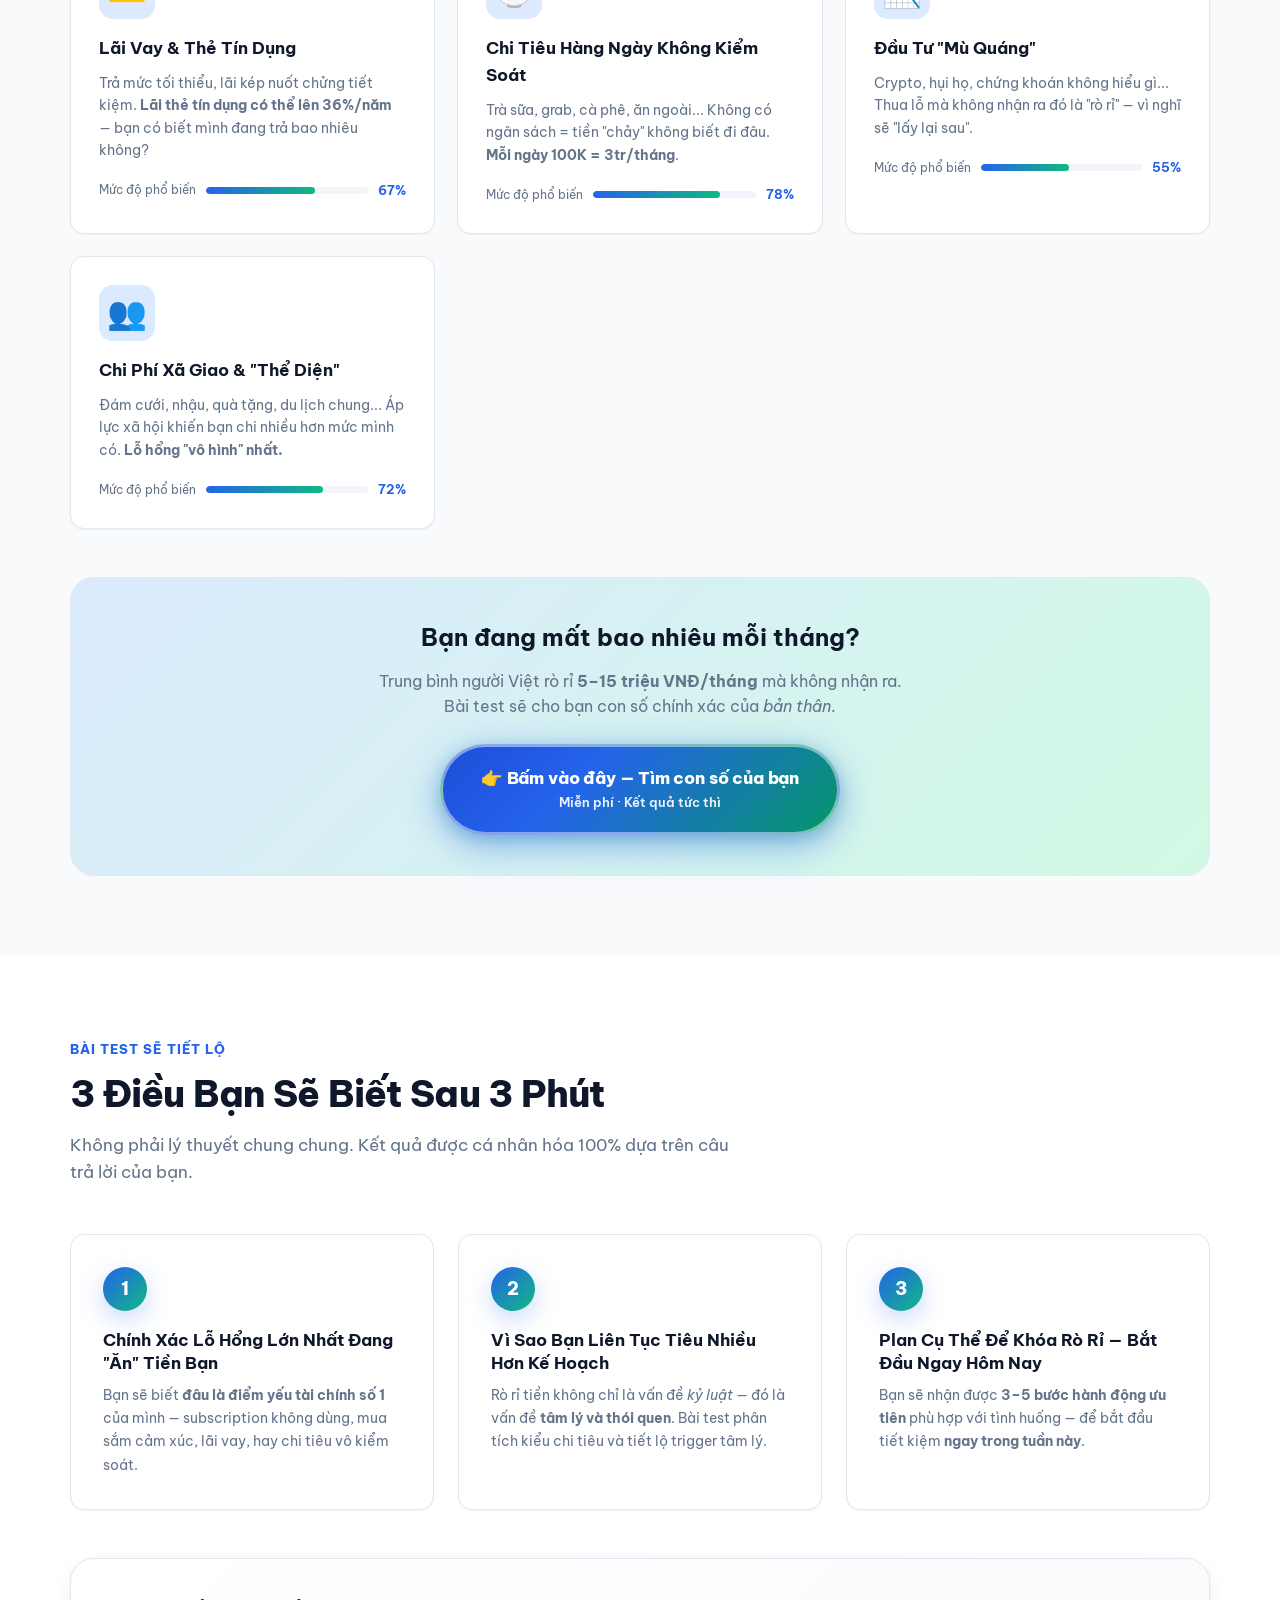
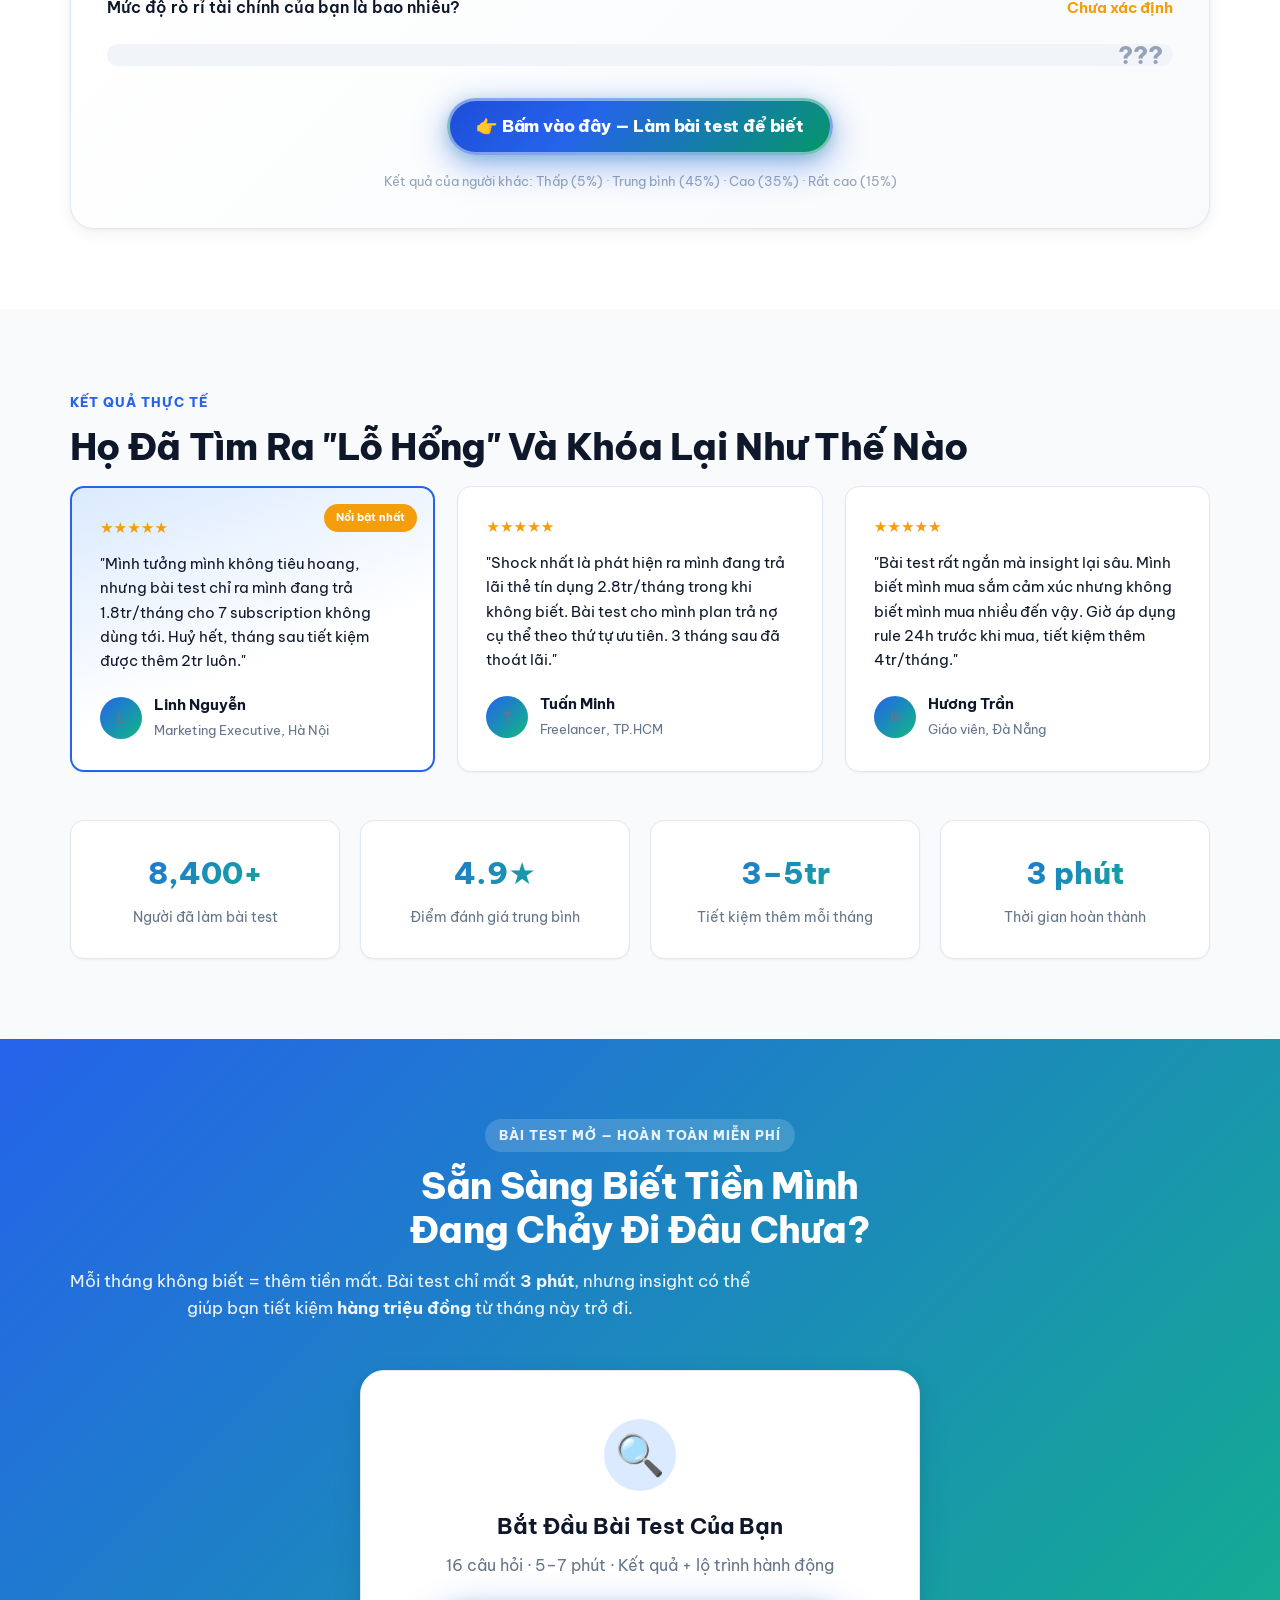
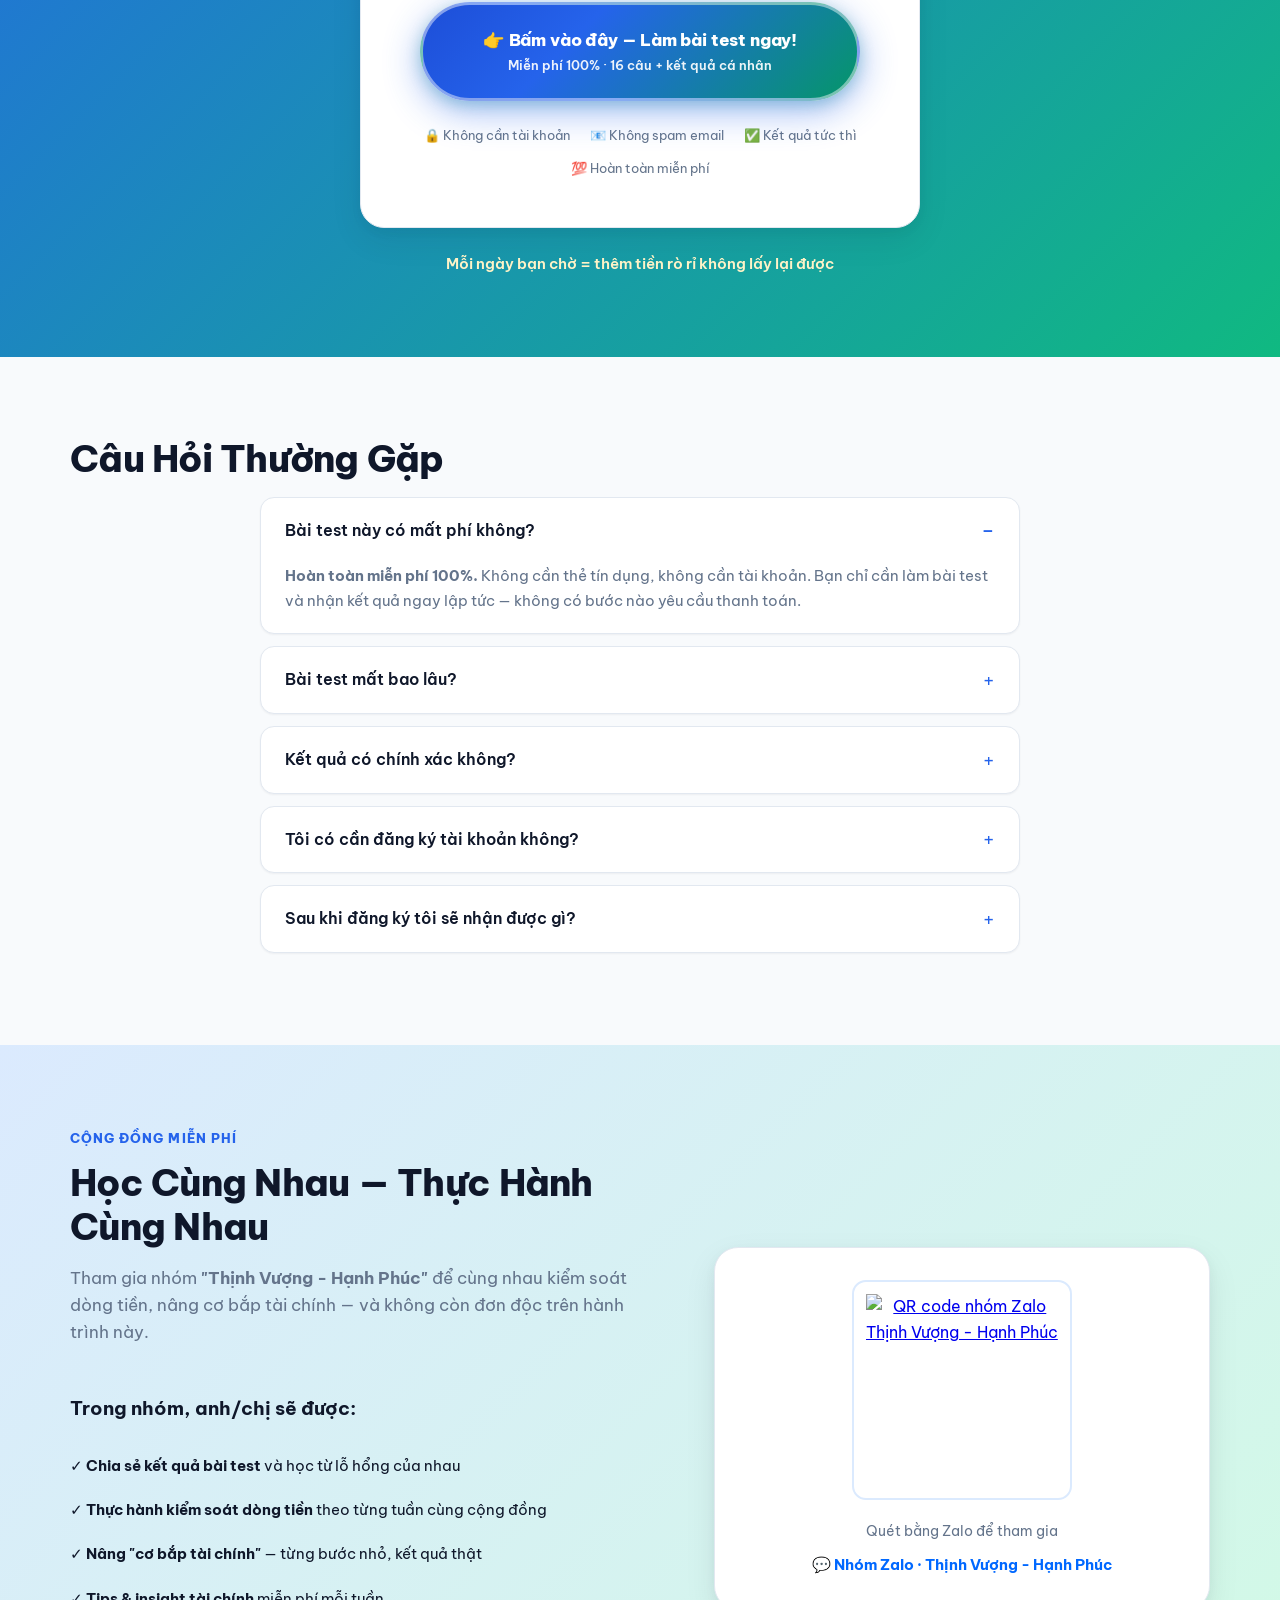
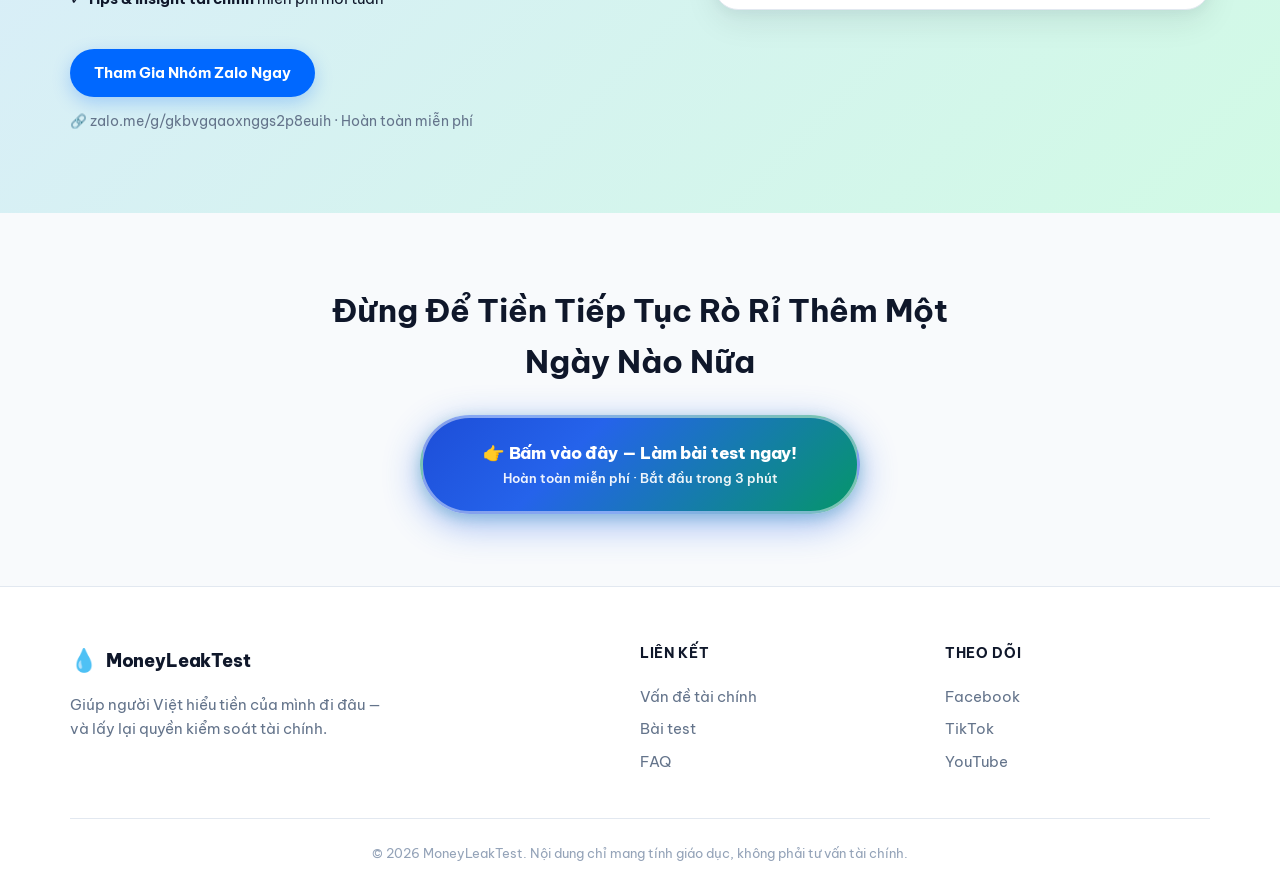
==== commit 8afa4c7c: "Remove question 17 (5 million loss scenario) from the quiz. Main test is now 16 scored questions; SC" ====
--- a/index.html
+++ b/index.html
@@ -189,11 +189,11 @@
         <div class="test-card">
           <span class="test-card-icon">🔍</span>
           <h3>Bắt Đầu Bài Test Của Bạn</h3>
-          <p>17 câu hỏi · 5–7 phút · Kết quả + lộ trình hành động</p>
+          <p>16 câu hỏi · 5–7 phút · Kết quả + lộ trình hành động</p>
           <button type="button" class="btn btn-cta-test btn-cta-xl open-test">
             <span class="btn-cta-content">
               <span class="btn-cta-action">👉 Bấm vào đây — Làm bài test ngay!</span>
-              <span class="btn-cta-sub">Miễn phí 100% · 17 câu + kết quả cá nhân</span>
+              <span class="btn-cta-sub">Miễn phí 100% · 16 câu + kết quả cá nhân</span>
             </span>
           </button>
           <div class="test-features">
